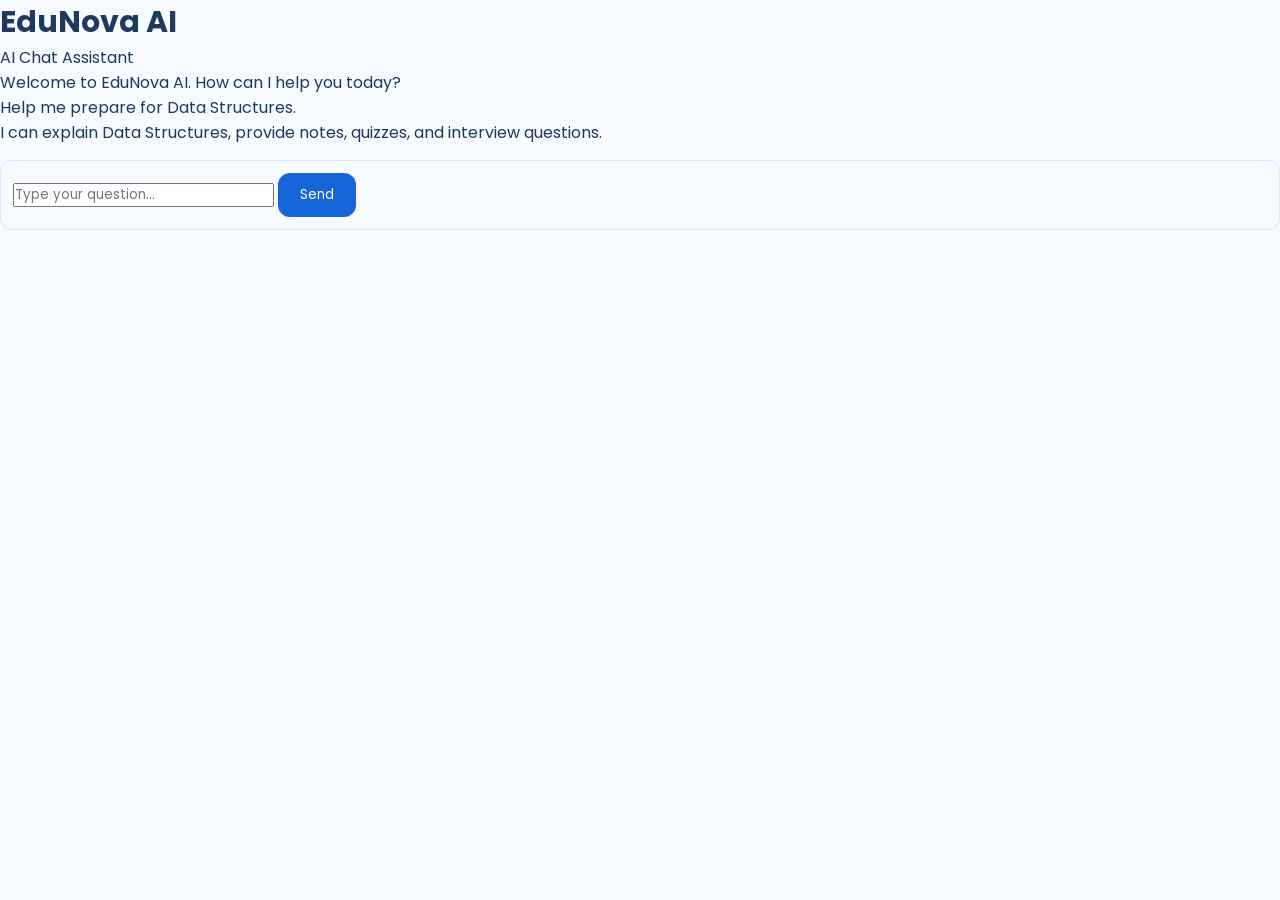
==== chat.html @ f903f903 "Add files via upload" ====
<!DOCTYPE html>
<html lang="en">
<head>
    <meta charset="UTF-8">
    <meta name="viewport" content="width=device-width, initial-scale=1.0">
    <title>EduNova AI Chat</title>
    <link rel="stylesheet" href="style.css">
</head>
<body>

<header>
    <div class="logo">EduNova AI</div>
    <p>AI Chat Assistant</p>
</header>

<div class="chat-container" id="chatBox">

    <div class="ai-message">
        Welcome to EduNova AI. How can I help you today?
    </div>

    <div class="user-message">
        Help me prepare for Data Structures.
    </div>

    <div class="ai-message">
        I can explain Data Structures, provide notes, quizzes, and interview questions.
    </div>

</div>

<div class="chat-input">
    <input type="text" id="userInput" placeholder="Type your question...">
    <button onclick="sendMessage()">Send</button>
</div>

<script src="script.js"></script>

</body>
</html>
---- style.css ----
/* =====================================================
   EduNova AI - Project Expo 2026
   White + Light Blue Theme
===================================================== */

@import url('https://fonts.googleapis.com/css2?family=Poppins:wght@300;400;500;600;700&display=swap');

*{
    margin:0;
    padding:0;
    box-sizing:border-box;
    font-family:'Poppins',sans-serif;
}

body{
    background:#F7FAFF;
    color:#1E3A5F;
}

/* HEADER */

.header{
    background:#1565D8;
    color:white;
    padding:28px 40px;
    border-radius:0 0 28px 28px;
}

.logo{
    font-size:30px;
    font-weight:700;
}

.header p{
    margin-top:6px;
    font-size:15px;
}

/* WELCOME */

.welcome{
    padding:30px 40px 20px;
}

.welcome h1{
    color:#1565D8;
    font-size:30px;
    margin-bottom:8px;
}

.welcome p{
    color:#60738B;
}

/* SEARCH BOX */

.search-box{
    width:100%;
    padding:15px;
    border:1px solid #D6E6FF;
    border-radius:14px;
    margin-top:20px;
    outline:none;
    background:white;
}

.search-box:focus{
    border-color:#1565D8;
}

/* BUTTONS */

button{
    background:#1565D8;
    color:white;
    border:none;
    border-radius:12px;
    padding:12px 22px;
    cursor:pointer;
}

button:hover{
    background:#0B57D0;
}/* HOME DASHBOARD */

.dashboard{
    padding:20px 40px;
}

.dashboard h2{
    color:#1565D8;
    margin-bottom:20px;
}

.dashboard-grid{
    display:grid;
    grid-template-columns:repeat(2,1fr);
    gap:20px;
}

.dashboard-card{
    background:white;
    border:1px solid #D6E6FF;
    border-radius:22px;
    padding:24px;
    min-height:170px;
    transition:.3s;
    text-decoration:none;
    color:#1E3A5F;
}

.dashboard-card:hover{
    background:#F2F7FF;
    transform:translateY(-4px);
}

.card-icon{
    width:48px;
    height:48px;
    background:#EAF2FF;
    border-radius:12px;
    margin-bottom:15px;
}

.dashboard-card h3{
    color:#1565D8;
    margin-bottom:10px;
}

.dashboard-card p{
    color:#60738B;
    line-height:1.5;
}/* STUDY DASHBOARD */

.study-dashboard{
    display:grid;
    grid-template-columns:repeat(2,1fr);
    gap:20px;
    padding:20px 40px;
}

.study-card{
    background:#EAF2FF;
    border:1px solid #D6E6FF;
    border-radius:20px;
    padding:22px;
    min-height:180px;
}

.study-card h3{
    color:#1565D8;
    margin-bottom:12px;
}

.study-card p{
    color:#60738B;
    line-height:1.5;
}

/* Semester Subjects */

.mini-subjects{
    display:grid;
    grid-template-columns:repeat(2,1fr);
    gap:8px;
    margin-top:10px;
}

.mini-subjects span{
    background:white;
    border:1px solid #D6E6FF;
    border-radius:10px;
    padding:8px;
    color:#1565D8;
    font-size:12px;
    text-align:center;
}/* AI QUIZ */

.quiz-options{
    display:grid;
    grid-template-columns:repeat(2,1fr);
    gap:10px;
    margin:15px 0;
}

.quiz-btn{
    background:white;
    color:#1565D8;
    border:1px solid #D6E6FF;
}

/* PROGRESS */

.progress-bar{
    width:100%;
    height:10px;
    background:#DCEBFF;
    border-radius:20px;
    overflow:hidden;
    margin:12px 0;
}

.progress-fill{
    width:45%;
    height:100%;
    background:#1565D8;
}

/* AI CHAT */

.ai-chat-box{
    margin:20px 40px;
    background:white;
    border:1px solid #D6E6FF;
    border-radius:20px;
    padding:22px;
}

.chat-input{
    width:100%;
    padding:12px;
    border:1px solid #D6E6FF;
    border-radius:12px;
    margin:15px 0;
    outline:none;
}

.chat-response{
    margin-top:15px;
    background:#F7FAFF;
    border-left:4px solid #1565D8;
    padding:15px;
    border-radius:10px;
}/* PLACEMENT / HEALTH / UPDATES */

.placement-dashboard,
.health-dashboard{
    display:grid;
    grid-template-columns:repeat(2,1fr);
    gap:20px;
    padding:20px 40px;
}

.placement-dashboard-card,
.health-card{
    background:#EAF2FF;
    border:1px solid #D6E6FF;
    border-radius:20px;
    padding:22px;
    min-height:170px;
}

.updates-page{
    padding:20px 40px;
}

.update-card{
    background:#EAF2FF;
    border-left:5px solid #1565D8;
    border-radius:18px;
    padding:18px;
    margin-bottom:15px;
}

/* BACK BUTTON */

.back-home{
    display:flex;
    justify-content:center;
    margin:30px;
}

.back-dashboard-btn{
    background:#1565D8;
    color:white;
    text-decoration:none;
    padding:14px 28px;
    border-radius:12px;
    font-weight:600;
}

/* LOGIN PAGE */

.login-page{
    display:flex;
    justify-content:center;
    align-items:center;
    min-height:100vh;
}

.login-container{
    width:100%;
    max-width:460px;
    padding:20px;
}

.login-card{
    background:white;
    border:1px solid #D6E6FF;
    border-radius:24px;
    padding:28px;
    box-shadow:0 8px 20px rgba(21,101,216,.08);
}

.login-card input,
.login-card select{
    width:100%;
    padding:14px;
    border:1px solid #D6E6FF;
    border-radius:12px;
    margin-top:6px;
    margin-bottom:15px;
}

.login-btn{
    width:100%;
    padding:15px;
}/* MOBILE */

@media (max-width:768px){

.dashboard-grid,
.study-dashboard,
.placement-dashboard,
.health-dashboard,
.mini-subjects{
    grid-template-columns:1fr;
}

.dashboard,
.welcome,
.study-dashboard,
.ai-chat-box,
.placement-dashboard,
.health-dashboard,
.updates-page{
    padding:20px;
}

.header{
    padding:22px;
}

.logo{
    font-size:24px;
}

.welcome h1{
    font-size:24px;
}

}
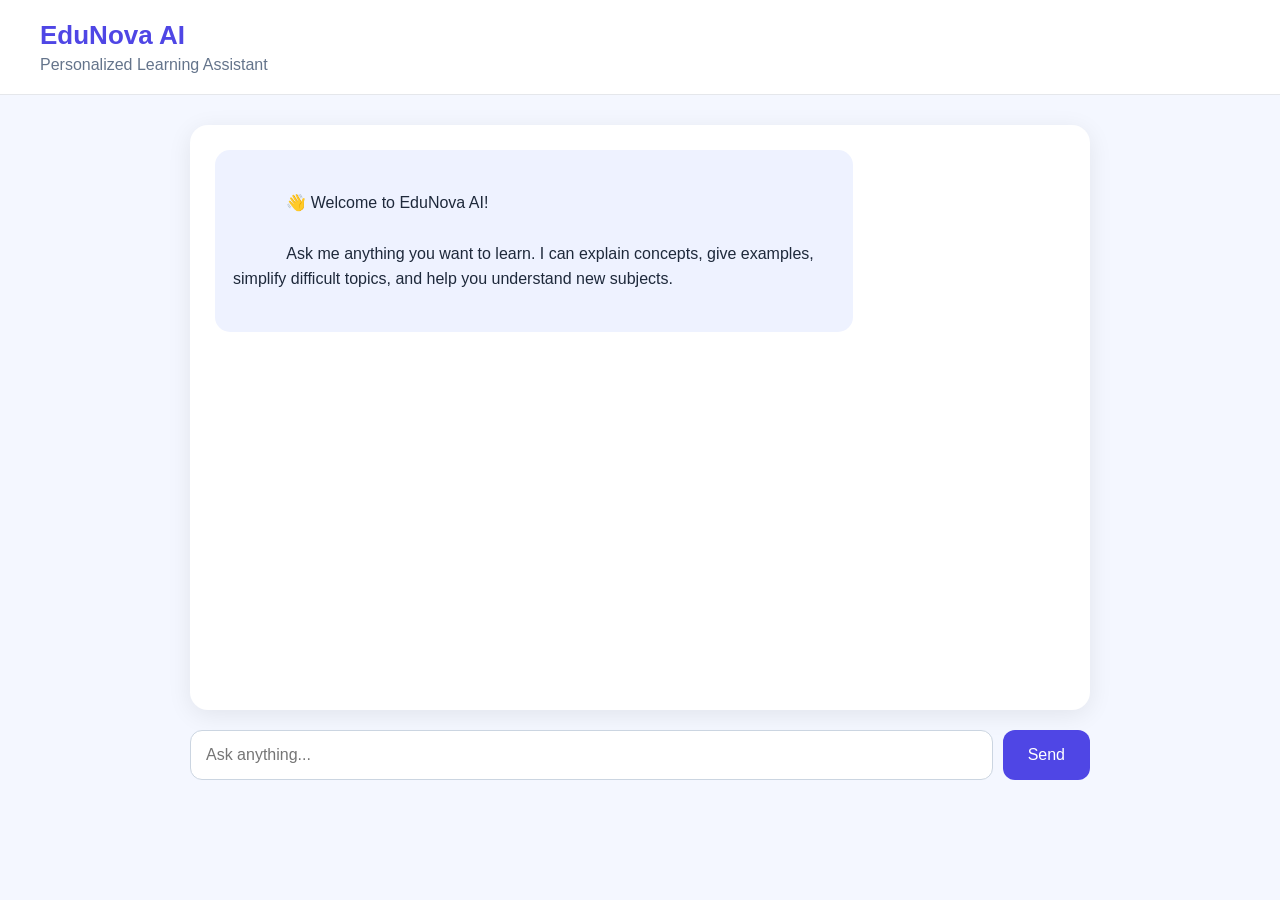
==== commit 854a8717: "Update EduNova AI project" ====
--- a/chat.html
+++ b/chat.html
@@ -1,40 +1,307 @@
 <!DOCTYPE html>
 <html lang="en">
+
 <head>
     <meta charset="UTF-8">
     <meta name="viewport" content="width=device-width, initial-scale=1.0">
-    <title>EduNova AI Chat</title>
+
+    <title>EduNova AI - Ask Anything</title>
+
     <link rel="stylesheet" href="style.css">
+
+    <style>
+        * {
+            box-sizing: border-box;
+            margin: 0;
+            padding: 0;
+            font-family: Arial, sans-serif;
+        }
+
+        body {
+            background: #f4f7ff;
+            min-height: 100vh;
+        }
+
+        header {
+            background: #ffffff;
+            padding: 20px 40px;
+            border-bottom: 1px solid #e5e7eb;
+        }
+
+        .logo {
+            font-size: 26px;
+            font-weight: bold;
+            color: #4f46e5;
+        }
+
+        header p {
+            margin-top: 5px;
+            color: #64748b;
+        }
+
+        .chat-container {
+            width: 90%;
+            max-width: 900px;
+            height: 65vh;
+            margin: 30px auto 20px;
+            background: white;
+            border-radius: 18px;
+            padding: 25px;
+            overflow-y: auto;
+            box-shadow: 0 5px 25px rgba(0, 0, 0, 0.08);
+        }
+
+        .ai-message,
+        .user-message {
+            max-width: 75%;
+            padding: 14px 18px;
+            margin-bottom: 15px;
+            border-radius: 15px;
+            line-height: 1.6;
+            white-space: pre-wrap;
+        }
+
+        .ai-message {
+            background: #eef2ff;
+            color: #1e293b;
+            margin-right: auto;
+        }
+
+        .user-message {
+            background: #4f46e5;
+            color: white;
+            margin-left: auto;
+        }
+
+        .chat-input {
+            width: 90%;
+            max-width: 900px;
+            margin: auto;
+            display: flex;
+            gap: 10px;
+        }
+
+        .chat-input input {
+            flex: 1;
+            padding: 15px;
+            border: 1px solid #cbd5e1;
+            border-radius: 12px;
+            font-size: 16px;
+            outline: none;
+        }
+
+        .chat-input input:focus {
+            border-color: #4f46e5;
+        }
+
+        .chat-input button {
+            padding: 15px 25px;
+            border: none;
+            border-radius: 12px;
+            background: #4f46e5;
+            color: white;
+            font-size: 16px;
+            cursor: pointer;
+        }
+
+        .chat-input button:hover {
+            background: #4338ca;
+        }
+
+        .chat-input button:disabled {
+            background: #94a3b8;
+            cursor: not-allowed;
+        }
+
+        .typing {
+            color: #64748b;
+            font-style: italic;
+        }
+
+        @media (max-width: 600px) {
+            .chat-container {
+                width: 95%;
+                height: 65vh;
+            }
+
+            .chat-input {
+                width: 95%;
+            }
+
+            .ai-message,
+            .user-message {
+                max-width: 90%;
+            }
+        }
+    </style>
 </head>
+
 <body>
 
-<header>
-    <div class="logo">EduNova AI</div>
-    <p>AI Chat Assistant</p>
-</header>
-
-<div class="chat-container" id="chatBox">
-
-    <div class="ai-message">
-        Welcome to EduNova AI. How can I help you today?
+    <header>
+        <div class="logo">EduNova AI</div>
+        <p>Personalized Learning Assistant</p>
+    </header>
+
+    <div class="chat-container" id="chatBox">
+
+        <div class="ai-message">
+            👋 Welcome to EduNova AI!
+
+            Ask me anything you want to learn. I can explain concepts, give examples, simplify difficult topics, and help you understand new subjects.
+        </div>
+
     </div>
 
-    <div class="user-message">
-        Help me prepare for Data Structures.
+    <div class="chat-input">
+
+        <input
+            type="text"
+            id="userInput"
+            placeholder="Ask anything..."
+            autocomplete="off"
+        >
+
+        <button id="sendButton" onclick="sendMessage()">
+            Send
+        </button>
+
     </div>
 
-    <div class="ai-message">
-        I can explain Data Structures, provide notes, quizzes, and interview questions.
-    </div>
-
-</div>
-
-<div class="chat-input">
-    <input type="text" id="userInput" placeholder="Type your question...">
-    <button onclick="sendMessage()">Send</button>
-</div>
-
-<script src="script.js"></script>
+
+    <script>
+
+        const API_URL = "http://127.0.0.1:5000";
+
+        const chatBox = document.getElementById("chatBox");
+        const userInput = document.getElementById("userInput");
+        const sendButton = document.getElementById("sendButton");
+
+
+        // Add message to chat
+        function addMessage(message, type) {
+
+            const messageDiv = document.createElement("div");
+
+            messageDiv.className = type === "user"
+                ? "user-message"
+                : "ai-message";
+
+            messageDiv.textContent = message;
+
+            chatBox.appendChild(messageDiv);
+
+            chatBox.scrollTop = chatBox.scrollHeight;
+        }
+
+
+        // Send message to Gemini
+        async function sendMessage() {
+
+            const question = userInput.value.trim();
+
+            if (question === "") {
+                return;
+            }
+
+            // Show user's message
+            addMessage(question, "user");
+
+            // Clear input
+            userInput.value = "";
+
+            // Disable button
+            sendButton.disabled = true;
+            sendButton.textContent = "Thinking...";
+
+
+            // Temporary AI message
+            const typingMessage = document.createElement("div");
+
+            typingMessage.className = "ai-message typing";
+            typingMessage.textContent = "EduNova AI is thinking...";
+
+            chatBox.appendChild(typingMessage);
+
+            chatBox.scrollTop = chatBox.scrollHeight;
+
+
+            try {
+
+                const response = await fetch(
+                    API_URL + "/ask",
+                    {
+                        method: "POST",
+
+                        headers: {
+                            "Content-Type": "application/json"
+                        },
+
+                        body: JSON.stringify({
+                            question: question,
+                            provider: "gemini"
+                        })
+                    }
+                );
+
+
+                const data = await response.json();
+
+
+                // Remove typing message
+                typingMessage.remove();
+
+
+                if (!response.ok) {
+
+                    addMessage(
+                        data.answer || "Something went wrong.",
+                        "ai"
+                    );
+
+                    return;
+                }
+
+
+                // Show Gemini response
+                addMessage(
+                    data.answer || "I couldn't generate an answer.",
+                    "ai"
+                );
+
+
+            } catch (error) {
+
+                typingMessage.remove();
+
+                addMessage(
+                    "I couldn't connect to the EduNova AI backend. Please make sure Flask is running at http://127.0.0.1:5000",
+                    "ai"
+                );
+
+                console.error("Backend connection error:", error);
+
+            } finally {
+
+                sendButton.disabled = false;
+                sendButton.textContent = "Send";
+
+                userInput.focus();
+            }
+        }
+
+
+        // Press Enter to send
+        userInput.addEventListener("keydown", function(event) {
+
+            if (event.key === "Enter") {
+                sendMessage();
+            }
+
+        });
+
+    </script>
 
 </body>
+
 </html>
--- a/style.css
+++ b/style.css
@@ -1,352 +1,1006 @@
-/* =====================================================
-   EduNova AI - Project Expo 2026
-   White + Light Blue Theme
-===================================================== */
-
-@import url('https://fonts.googleapis.com/css2?family=Poppins:wght@300;400;500;600;700&display=swap');
-
-*{
-    margin:0;
-    padding:0;
-    box-sizing:border-box;
-    font-family:'Poppins',sans-serif;
-}
-
-body{
-    background:#F7FAFF;
-    color:#1E3A5F;
-}
-
-/* HEADER */
-
-.header{
-    background:#1565D8;
-    color:white;
-    padding:28px 40px;
-    border-radius:0 0 28px 28px;
-}
-
-.logo{
-    font-size:30px;
-    font-weight:700;
-}
-
-.header p{
-    margin-top:6px;
-    font-size:15px;
-}
-
-/* WELCOME */
-
-.welcome{
-    padding:30px 40px 20px;
-}
-
-.welcome h1{
-    color:#1565D8;
-    font-size:30px;
-    margin-bottom:8px;
-}
-
-.welcome p{
-    color:#60738B;
-}
-
-/* SEARCH BOX */
-
-.search-box{
-    width:100%;
-    padding:15px;
-    border:1px solid #D6E6FF;
-    border-radius:14px;
-    margin-top:20px;
-    outline:none;
-    background:white;
-}
-
-.search-box:focus{
-    border-color:#1565D8;
-}
-
-/* BUTTONS */
-
-button{
-    background:#1565D8;
-    color:white;
-    border:none;
-    border-radius:12px;
-    padding:12px 22px;
-    cursor:pointer;
-}
-
-button:hover{
-    background:#0B57D0;
-}/* HOME DASHBOARD */
-
-.dashboard{
-    padding:20px 40px;
-}
-
-.dashboard h2{
-    color:#1565D8;
-    margin-bottom:20px;
-}
-
-.dashboard-grid{
-    display:grid;
-    grid-template-columns:repeat(2,1fr);
-    gap:20px;
-}
-
-.dashboard-card{
-    background:white;
-    border:1px solid #D6E6FF;
-    border-radius:22px;
-    padding:24px;
-    min-height:170px;
-    transition:.3s;
-    text-decoration:none;
-    color:#1E3A5F;
-}
-
-.dashboard-card:hover{
-    background:#F2F7FF;
-    transform:translateY(-4px);
-}
-
-.card-icon{
-    width:48px;
-    height:48px;
-    background:#EAF2FF;
-    border-radius:12px;
-    margin-bottom:15px;
-}
-
-.dashboard-card h3{
-    color:#1565D8;
-    margin-bottom:10px;
-}
-
-.dashboard-card p{
-    color:#60738B;
-    line-height:1.5;
-}/* STUDY DASHBOARD */
-
-.study-dashboard{
-    display:grid;
-    grid-template-columns:repeat(2,1fr);
-    gap:20px;
-    padding:20px 40px;
-}
-
-.study-card{
-    background:#EAF2FF;
-    border:1px solid #D6E6FF;
-    border-radius:20px;
-    padding:22px;
-    min-height:180px;
-}
-
-.study-card h3{
-    color:#1565D8;
-    margin-bottom:12px;
-}
-
-.study-card p{
-    color:#60738B;
-    line-height:1.5;
-}
-
-/* Semester Subjects */
-
-.mini-subjects{
-    display:grid;
-    grid-template-columns:repeat(2,1fr);
-    gap:8px;
-    margin-top:10px;
-}
-
-.mini-subjects span{
-    background:white;
-    border:1px solid #D6E6FF;
-    border-radius:10px;
-    padding:8px;
-    color:#1565D8;
-    font-size:12px;
-    text-align:center;
-}/* AI QUIZ */
-
-.quiz-options{
-    display:grid;
-    grid-template-columns:repeat(2,1fr);
-    gap:10px;
-    margin:15px 0;
-}
-
-.quiz-btn{
-    background:white;
-    color:#1565D8;
-    border:1px solid #D6E6FF;
-}
-
-/* PROGRESS */
-
-.progress-bar{
-    width:100%;
-    height:10px;
-    background:#DCEBFF;
-    border-radius:20px;
-    overflow:hidden;
-    margin:12px 0;
-}
-
-.progress-fill{
-    width:45%;
-    height:100%;
-    background:#1565D8;
-}
-
-/* AI CHAT */
-
-.ai-chat-box{
-    margin:20px 40px;
-    background:white;
-    border:1px solid #D6E6FF;
-    border-radius:20px;
-    padding:22px;
-}
-
-.chat-input{
-    width:100%;
-    padding:12px;
-    border:1px solid #D6E6FF;
-    border-radius:12px;
-    margin:15px 0;
-    outline:none;
-}
-
-.chat-response{
-    margin-top:15px;
-    background:#F7FAFF;
-    border-left:4px solid #1565D8;
-    padding:15px;
-    border-radius:10px;
-}/* PLACEMENT / HEALTH / UPDATES */
-
-.placement-dashboard,
-.health-dashboard{
-    display:grid;
-    grid-template-columns:repeat(2,1fr);
-    gap:20px;
-    padding:20px 40px;
-}
-
-.placement-dashboard-card,
-.health-card{
-    background:#EAF2FF;
-    border:1px solid #D6E6FF;
-    border-radius:20px;
-    padding:22px;
-    min-height:170px;
-}
-
-.updates-page{
-    padding:20px 40px;
-}
-
-.update-card{
-    background:#EAF2FF;
-    border-left:5px solid #1565D8;
-    border-radius:18px;
-    padding:18px;
-    margin-bottom:15px;
-}
-
-/* BACK BUTTON */
-
-.back-home{
-    display:flex;
-    justify-content:center;
-    margin:30px;
-}
-
-.back-dashboard-btn{
-    background:#1565D8;
-    color:white;
-    text-decoration:none;
-    padding:14px 28px;
-    border-radius:12px;
-    font-weight:600;
-}
-
-/* LOGIN PAGE */
-
-.login-page{
-    display:flex;
-    justify-content:center;
-    align-items:center;
-    min-height:100vh;
-}
-
-.login-container{
-    width:100%;
-    max-width:460px;
-    padding:20px;
-}
-
-.login-card{
-    background:white;
-    border:1px solid #D6E6FF;
-    border-radius:24px;
-    padding:28px;
-    box-shadow:0 8px 20px rgba(21,101,216,.08);
-}
-
-.login-card input,
-.login-card select{
-    width:100%;
-    padding:14px;
-    border:1px solid #D6E6FF;
-    border-radius:12px;
-    margin-top:6px;
-    margin-bottom:15px;
-}
-
-.login-btn{
-    width:100%;
-    padding:15px;
-}/* MOBILE */
-
-@media (max-width:768px){
-
-.dashboard-grid,
-.study-dashboard,
-.placement-dashboard,
-.health-dashboard,
-.mini-subjects{
-    grid-template-columns:1fr;
-}
-
-.dashboard,
-.welcome,
-.study-dashboard,
-.ai-chat-box,
-.placement-dashboard,
-.health-dashboard,
-.updates-page{
-    padding:20px;
-}
-
-.header{
-    padding:22px;
-}
-
-.logo{
-    font-size:24px;
-}
-
-.welcome h1{
-    font-size:24px;
-}
-
+/* =========================================================
+   EDUNOVA AI — PROFESSIONAL CHAT UI
+   Grey / Black Professional Theme
+========================================================= */
+
+* {
+    margin: 0;
+    padding: 0;
+    box-sizing: border-box;
+}
+
+body {
+    font-family: Arial, Helvetica, sans-serif;
+    background: #ffffff;
+    color: #202123;
+    height: 100vh;
+    overflow: hidden;
+}
+
+/* =========================================================
+   APP
+========================================================= */
+
+.app {
+    display: flex;
+    width: 100%;
+    height: 100vh;
+}
+
+/* =========================================================
+   SIDEBAR
+========================================================= */
+
+.sidebar {
+    width: 260px;
+    height: 100vh;
+
+    background: #f7f7f8;
+    border-right: 1px solid #e5e5e5;
+
+    display: flex;
+    flex-direction: column;
+
+    padding: 14px;
+}
+
+/* =========================================================
+   BRAND
+========================================================= */
+
+.brand {
+    display: flex;
+    align-items: center;
+    gap: 10px;
+
+    padding: 10px;
+    margin-bottom: 12px;
+}
+
+.brand-icon {
+    width: 38px;
+    height: 38px;
+
+    border-radius: 10px;
+
+    background: #202123;
+    color: #ffffff;
+
+    display: flex;
+    align-items: center;
+    justify-content: center;
+
+    font-size: 18px;
+    font-weight: 700;
+}
+
+.brand-text {
+    font-size: 18px;
+    font-weight: 700;
+    color: #202123;
+}
+
+.brand-subtitle {
+    margin-top: 2px;
+    font-size: 10px;
+    color: #777777;
+}
+
+/* =========================================================
+   NEW CHAT
+========================================================= */
+
+.new-chat {
+    width: 100%;
+
+    border: 1px solid #d9d9d9;
+    background: #ffffff;
+
+    border-radius: 9px;
+
+    padding: 11px;
+
+    cursor: pointer;
+
+    font-size: 14px;
+    color: #303030;
+
+    text-align: left;
+
+    display: flex;
+    align-items: center;
+
+    gap: 10px;
+
+    margin-bottom: 18px;
+
+    transition: 0.2s ease;
+}
+
+.new-chat:hover {
+    background: #eeeeee;
+}
+
+.new-chat svg {
+    width: 17px;
+    height: 17px;
+
+    stroke: currentColor;
+    stroke-width: 1.8;
+
+    fill: none;
+}
+
+/* =========================================================
+   HISTORY
+========================================================= */
+
+.sidebar-title {
+    font-size: 11px;
+    color: #888888;
+
+    padding: 8px 10px;
+
+    text-transform: uppercase;
+    letter-spacing: 0.5px;
+}
+
+.history {
+    flex: 1;
+    overflow-y: auto;
+}
+
+.history-item {
+    padding: 10px;
+
+    border-radius: 8px;
+
+    font-size: 13px;
+    color: #333333;
+
+    cursor: pointer;
+
+    white-space: nowrap;
+    overflow: hidden;
+    text-overflow: ellipsis;
+
+    transition: 0.2s ease;
+}
+
+.history-item:hover {
+    background: #e9e9e9;
+}
+
+/* =========================================================
+   SIDEBAR STATUS
+========================================================= */
+
+.sidebar-bottom {
+    border-top: 1px solid #dddddd;
+    padding-top: 12px;
+}
+
+.status {
+    display: flex;
+    align-items: center;
+
+    gap: 8px;
+
+    padding: 8px 10px;
+
+    font-size: 12px;
+    color: #555555;
+}
+
+.status-dot {
+    width: 8px;
+    height: 8px;
+
+    background: #aaaaaa;
+
+    border-radius: 50%;
+}
+
+.status-dot.online {
+    background: #4b5563;
+}
+
+.model-name {
+    padding: 5px 10px 10px;
+
+    font-size: 10px;
+    color: #999999;
+}
+
+/* =========================================================
+   MAIN
+========================================================= */
+
+.main {
+    flex: 1;
+
+    display: flex;
+    flex-direction: column;
+
+    min-width: 0;
+}
+
+/* =========================================================
+   TOP BAR
+========================================================= */
+
+.topbar {
+    height: 58px;
+
+    border-bottom: 1px solid #e5e5e5;
+
+    display: flex;
+    align-items: center;
+    justify-content: space-between;
+
+    padding: 0 22px;
+
+    background: #ffffff;
+}
+
+.top-title {
+    font-size: 15px;
+    font-weight: 600;
+    color: #202123;
+}
+
+.top-status {
+    display: flex;
+    align-items: center;
+    gap: 8px;
+}
+
+/* =========================================================
+   READY BADGE
+========================================================= */
+
+#aiBadge {
+    background: #f3f4f6;
+
+    color: #374151;
+
+    border: 1px solid #e5e7eb;
+
+    padding: 5px 10px;
+
+    border-radius: 20px;
+
+    font-size: 10px;
+    font-weight: 700;
+}
+
+/* =========================================================
+   CHAT AREA
+========================================================= */
+
+.chat-area {
+    flex: 1;
+
+    overflow-y: auto;
+
+    scroll-behavior: smooth;
+}
+
+/* =========================================================
+   WELCOME
+========================================================= */
+
+.welcome {
+    max-width: 800px;
+
+    margin: 0 auto;
+
+    padding: 90px 20px 30px;
+
+    text-align: center;
+}
+
+.welcome-icon {
+    width: 58px;
+    height: 58px;
+
+    margin: 0 auto 18px;
+
+    background: #202123;
+    color: #ffffff;
+
+    border-radius: 16px;
+
+    display: flex;
+    align-items: center;
+    justify-content: center;
+
+    font-size: 27px;
+}
+
+.welcome h1 {
+    font-size: 30px;
+
+    margin-bottom: 10px;
+
+    color: #202123;
+}
+
+.welcome p {
+    color: #777777;
+
+    font-size: 14px;
+
+    line-height: 1.6;
+}
+
+/* =========================================================
+   SUGGESTION CARDS
+========================================================= */
+
+.suggestions {
+    display: grid;
+
+    grid-template-columns: repeat(2, 1fr);
+
+    gap: 10px;
+
+    margin-top: 30px;
+}
+
+.suggestion {
+    background: #ffffff;
+
+    border: 1px solid #dddddd;
+
+    border-radius: 12px;
+
+    padding: 15px;
+
+    text-align: left;
+
+    cursor: pointer;
+
+    font-size: 13px;
+
+    color: #303030;
+
+    transition: 0.2s ease;
+}
+
+.suggestion:hover {
+    background: #f5f5f5;
+
+    border-color: #cfcfcf;
+
+    transform: translateY(-1px);
+}
+
+.suggestion strong {
+    display: block;
+
+    margin-bottom: 5px;
+
+    color: #303030;
+}
+
+.suggestion span {
+    color: #777777;
+}
+
+/* =========================================================
+   MESSAGES
+========================================================= */
+
+.messages {
+    width: 100%;
+}
+
+.message {
+    width: 100%;
+
+    padding: 22px 20px;
+}
+
+.message-inner {
+    max-width: 820px;
+
+    margin: 0 auto;
+
+    display: flex;
+
+    gap: 14px;
+}
+
+.message.user {
+    background: #ffffff;
+}
+
+.message.ai {
+    background: #f7f7f8;
+}
+
+/* =========================================================
+   AVATARS
+========================================================= */
+
+.avatar {
+    width: 32px;
+    height: 32px;
+
+    min-width: 32px;
+
+    border-radius: 8px;
+
+    display: flex;
+    align-items: center;
+    justify-content: center;
+
+    font-size: 14px;
+    font-weight: 700;
+}
+
+.user-avatar {
+    background: #e5e7eb;
+    color: #374151;
+}
+
+.ai-avatar {
+    background: #202123;
+    color: #ffffff;
+}
+
+/* =========================================================
+   MESSAGE CONTENT
+========================================================= */
+
+.message-content {
+    flex: 1;
+
+    min-width: 0;
+
+    font-size: 14px;
+
+    line-height: 1.7;
+
+    overflow-wrap: anywhere;
+}
+
+.message-name {
+    font-size: 12px;
+
+    font-weight: 700;
+
+    margin-bottom: 7px;
+
+    color: #303030;
+}
+
+/* =========================================================
+   AI ANSWER
+========================================================= */
+
+.ai-answer {
+    font-size: 14px;
+
+    line-height: 1.75;
+
+    color: #202123;
+}
+
+.ai-answer p {
+    margin: 8px 0;
+}
+
+.ai-answer strong {
+    font-weight: 700;
+}
+
+.ai-answer em {
+    font-style: italic;
+}
+
+.ai-answer h2,
+.ai-answer h3,
+.ai-answer h4 {
+    margin: 18px 0 8px;
+
+    line-height: 1.3;
+
+    color: #202123;
+}
+
+.ai-answer h2 {
+    font-size: 20px;
+}
+
+.ai-answer h3 {
+    font-size: 17px;
+}
+
+.ai-answer h4 {
+    font-size: 15px;
+}
+
+/* =========================================================
+   LISTS
+========================================================= */
+
+.ai-answer ul,
+.ai-answer ol {
+    margin: 8px 0 14px 24px;
+}
+
+.ai-answer li {
+    margin-bottom: 6px;
+
+    padding-left: 3px;
+}
+
+/* =========================================================
+   CODE
+========================================================= */
+
+.ai-answer code {
+    background: #e5e7eb;
+
+    color: #202123;
+
+    padding: 2px 6px;
+
+    border-radius: 5px;
+
+    font-family: Consolas, monospace;
+
+    font-size: 13px;
+}
+
+.ai-answer pre {
+    background: #202123;
+
+    color: #f9fafb;
+
+    padding: 15px;
+
+    border-radius: 9px;
+
+    overflow-x: auto;
+
+    margin: 12px 0;
+
+    line-height: 1.5;
+
+    font-family: Consolas, monospace;
+
+    font-size: 13px;
+
+    white-space: pre-wrap;
+}
+
+/* =========================================================
+   BLOCKQUOTE
+========================================================= */
+
+.ai-answer blockquote {
+    border-left: 3px solid #9ca3af;
+
+    padding-left: 12px;
+
+    margin: 10px 0;
+
+    color: #555555;
+}
+
+/* =========================================================
+   TABLE
+========================================================= */
+
+.ai-table-wrapper {
+    width: 100%;
+
+    overflow-x: auto;
+
+    margin: 14px 0;
+}
+
+.ai-table {
+    width: 100%;
+
+    border-collapse: collapse;
+
+    font-size: 13px;
+
+    background: #ffffff;
+}
+
+.ai-table th,
+.ai-table td {
+    border: 1px solid #d9d9d9;
+
+    padding: 9px 10px;
+
+    text-align: left;
+
+    vertical-align: top;
+}
+
+.ai-table th {
+    background: #f1f1f1;
+
+    color: #202123;
+
+    font-weight: 700;
+}
+
+.ai-table td {
+    background: #ffffff;
+}
+
+/* =========================================================
+   COMPOSER
+========================================================= */
+
+.composer-area {
+    padding: 12px 20px 18px;
+
+    background: #ffffff;
+}
+
+.composer {
+    max-width: 820px;
+
+    margin: 0 auto;
+
+    position: relative;
+
+    border: 1px solid #d9d9d9;
+
+    border-radius: 15px;
+
+    background: #ffffff;
+
+    box-shadow:
+        0 2px 10px rgba(0, 0, 0, 0.05);
+}
+
+/* =========================================================
+   INPUT ROW
+========================================================= */
+
+.input-row {
+    display: flex;
+
+    align-items: center;
+
+    padding: 10px;
+
+    gap: 7px;
+}
+
+#questionInput {
+    flex: 1;
+
+    border: none;
+
+    outline: none;
+
+    resize: none;
+
+    font-family: inherit;
+
+    font-size: 14px;
+
+    color: #202123;
+
+    padding: 8px;
+
+    min-height: 42px;
+
+    max-height: 130px;
+}
+
+#questionInput::placeholder {
+    color: #999999;
+}
+
+/* =========================================================
+   PROFESSIONAL ICON BUTTONS
+========================================================= */
+
+.icon-button {
+    width: 38px;
+    height: 38px;
+
+    border: none;
+
+    border-radius: 9px;
+
+    background: transparent;
+
+    cursor: pointer;
+
+    color: #4b5563;
+
+    display: flex;
+
+    align-items: center;
+
+    justify-content: center;
+
+    transition: 0.2s ease;
+}
+
+.icon-button:hover {
+    background: #f3f4f6;
+
+    color: #111827;
+}
+
+.icon-button svg {
+    width: 19px;
+    height: 19px;
+
+    stroke: currentColor;
+
+    stroke-width: 1.8;
+
+    fill: none;
+}
+
+/* =========================================================
+   SEND BUTTON
+========================================================= */
+
+.send-button {
+    width: 40px;
+    height: 40px;
+
+    border: none;
+
+    border-radius: 9px;
+
+    background: #374151;
+
+    color: #ffffff;
+
+    cursor: pointer;
+
+    display: flex;
+
+    align-items: center;
+
+    justify-content: center;
+
+    transition: 0.2s ease;
+}
+
+.send-button:hover {
+    background: #111827;
+}
+
+.send-button:disabled {
+    background: #aaaaaa;
+
+    cursor: not-allowed;
+}
+
+.send-button svg {
+    width: 18px;
+    height: 18px;
+
+    stroke: currentColor;
+
+    stroke-width: 2;
+
+    fill: none;
+}
+
+/* =========================================================
+   ATTACHMENT MENU
+========================================================= */
+
+.attach-menu {
+    position: absolute;
+
+    bottom: 58px;
+
+    left: 10px;
+
+    width: 210px;
+
+    background: #ffffff;
+
+    border: 1px solid #dedede;
+
+    border-radius: 12px;
+
+    box-shadow:
+        0 8px 25px rgba(0, 0, 0, 0.12);
+
+    padding: 6px;
+
+    display: none;
+
+    z-index: 100;
+}
+
+.attach-menu.show {
+    display: block;
+}
+
+.attach-option {
+    width: 100%;
+
+    border: none;
+
+    background: transparent;
+
+    display: flex;
+
+    align-items: center;
+
+    gap: 10px;
+
+    padding: 11px;
+
+    border-radius: 8px;
+
+    cursor: pointer;
+
+    color: #374151;
+
+    font-size: 13px;
+
+    text-align: left;
+
+    transition: 0.15s ease;
+}
+
+.attach-option:hover {
+    background: #f3f4f6;
+}
+
+.attach-option svg {
+    width: 18px;
+    height: 18px;
+
+    stroke: #4b5563;
+
+    stroke-width: 1.8;
+
+    fill: none;
+}
+
+/* =========================================================
+   FILE UPLOAD
+========================================================= */
+
+.file-input {
+    display: none;
+}
+
+.upload-name {
+    max-width: 820px;
+
+    margin: 0 auto 5px;
+
+    font-size: 11px;
+
+    color: #666666;
+
+    display: none;
+}
+
+/* =========================================================
+   COMPOSER FOOTER
+========================================================= */
+
+.composer-footer {
+    text-align: center;
+
+    font-size: 10px;
+
+    color: #999999;
+
+    padding-bottom: 9px;
+}
+
+/* =========================================================
+   TOAST
+========================================================= */
+
+.toast {
+    position: fixed;
+
+    bottom: 90px;
+
+    left: 50%;
+
+    transform: translateX(-50%);
+
+    background: #202123;
+
+    color: #ffffff;
+
+    padding: 10px 16px;
+
+    border-radius: 9px;
+
+    font-size: 12px;
+
+    display: none;
+
+    z-index: 1000;
+}
+
+/* =========================================================
+   SCROLLBAR
+========================================================= */
+
+::-webkit-scrollbar {
+    width: 7px;
+}
+
+::-webkit-scrollbar-track {
+    background: transparent;
+}
+
+::-webkit-scrollbar-thumb {
+    background: #d1d5db;
+
+    border-radius: 10px;
+}
+
+::-webkit-scrollbar-thumb:hover {
+    background: #9ca3af;
+}
+
+/* =========================================================
+   MOBILE
+========================================================= */
+
+@media (max-width: 700px) {
+
+    .sidebar {
+        display: none;
+    }
+
+    .topbar {
+        padding: 0 14px;
+    }
+
+    .welcome {
+        padding-top: 55px;
+    }
+
+    .welcome h1 {
+        font-size: 24px;
+    }
+
+    .suggestions {
+        grid-template-columns: 1fr;
+    }
+
+    .message {
+        padding: 18px 12px;
+    }
+
+    .composer-area {
+        padding: 8px 10px 12px;
+    }
+
+    .ai-table {
+        font-size: 12px;
+    }
+
+    .ai-table th,
+    .ai-table td {
+        padding: 7px;
+    }
+}
+.ai-meta {
+    margin-top: 12px;
+    font-size: 10px;
+    color: #999;
+    line-height: 1.4;
 }
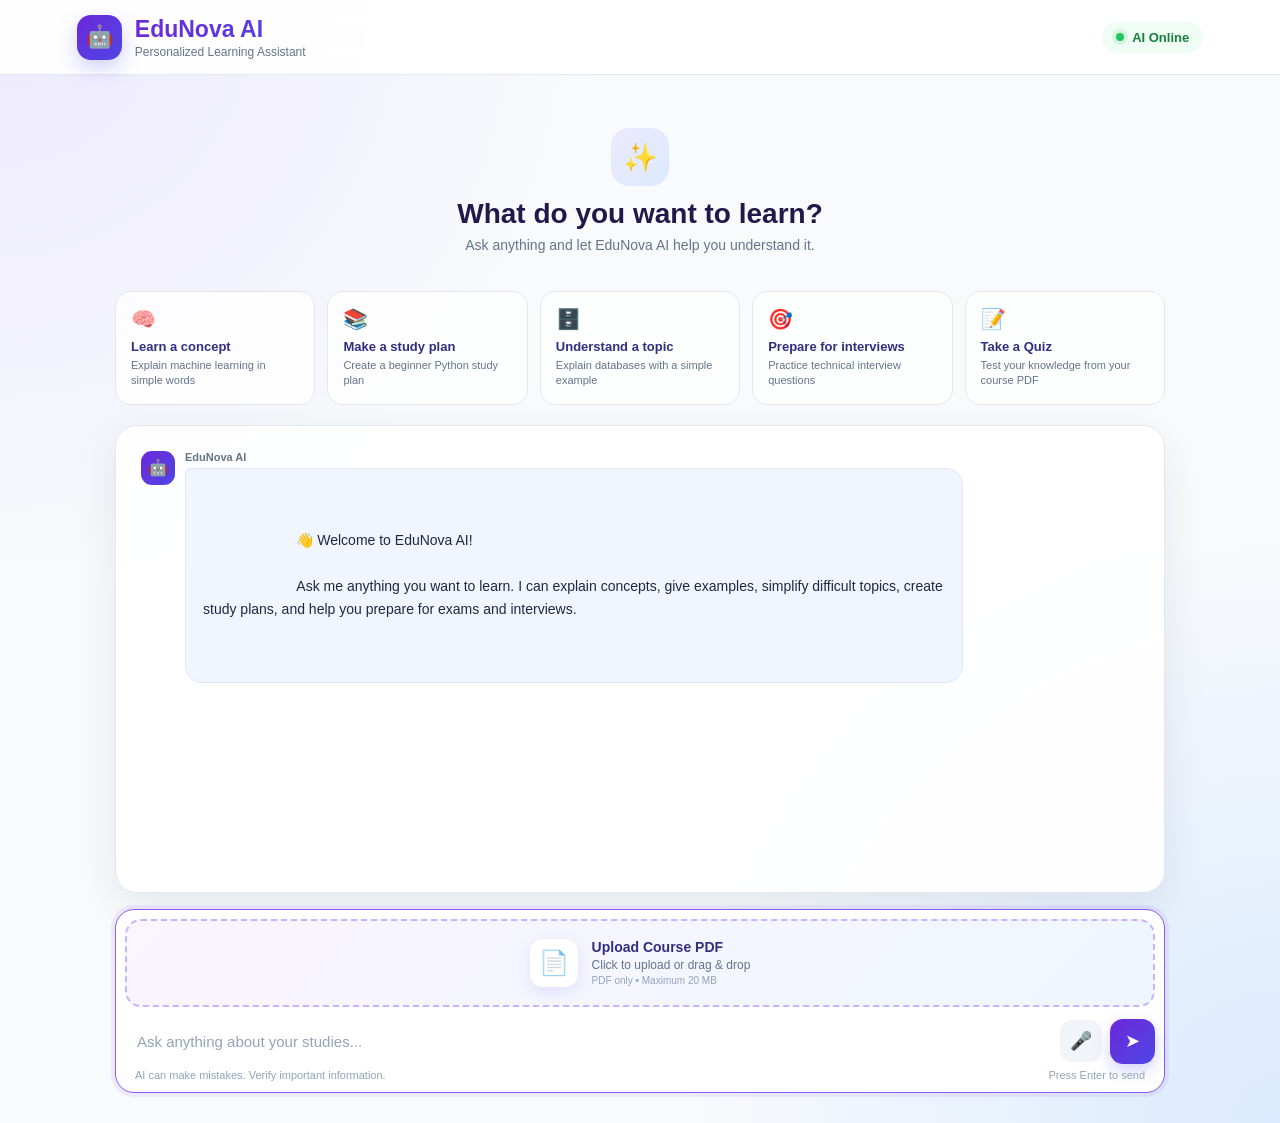
==== commit 828a3090: "Enhanced EduNova AI features" ====
--- a/chat.html
+++ b/chat.html
@@ -7,298 +7,4279 @@
 
     <title>EduNova AI - Ask Anything</title>
 
-    <link rel="stylesheet" href="style.css">
-
     <style>
+
+        /* =====================================================
+           RESET
+        ===================================================== */
+
         * {
             box-sizing: border-box;
             margin: 0;
             padding: 0;
-            font-family: Arial, sans-serif;
-        }
+            font-family: "Segoe UI", Arial, sans-serif;
+        }
+
+
+        /* =====================================================
+           BODY
+        ===================================================== */
 
         body {
-            background: #f4f7ff;
             min-height: 100vh;
-        }
+
+            background:
+                radial-gradient(circle at top left, #ede9fe 0%, transparent 35%),
+                radial-gradient(circle at bottom right, #dbeafe 0%, transparent 35%),
+                #f8fafc;
+
+            color: #1e293b;
+        }
+
+
+        /* =====================================================
+           HEADER
+        ===================================================== */
 
         header {
-            background: #ffffff;
-            padding: 20px 40px;
-            border-bottom: 1px solid #e5e7eb;
-        }
+            height: 75px;
+            padding: 0 6%;
+
+            background: rgba(255, 255, 255, 0.92);
+
+            backdrop-filter: blur(12px);
+
+            display: flex;
+            align-items: center;
+            justify-content: space-between;
+
+            border-bottom: 1px solid #e2e8f0;
+
+            position: sticky;
+            top: 0;
+            z-index: 100;
+        }
+
+
+        .brand-section {
+            display: flex;
+            align-items: center;
+            gap: 13px;
+        }
+
+
+        .logo-icon {
+            width: 45px;
+            height: 45px;
+
+            border-radius: 14px;
+
+            display: flex;
+            align-items: center;
+            justify-content: center;
+
+            background: linear-gradient(
+                135deg,
+                #6d28d9,
+                #4f46e5
+            );
+
+            color: white;
+            font-size: 22px;
+
+            box-shadow:
+                0 8px 20px rgba(79, 70, 229, 0.25);
+        }
+
 
         .logo {
-            font-size: 26px;
-            font-weight: bold;
+            font-size: 23px;
+            font-weight: 800;
+
+            background: linear-gradient(
+                135deg,
+                #6d28d9,
+                #4f46e5
+            );
+
+            -webkit-background-clip: text;
+            -webkit-text-fill-color: transparent;
+        }
+
+
+        .tagline {
+            font-size: 12px;
+            color: #64748b;
+            margin-top: 2px;
+        }
+
+
+        .ai-status {
+            display: flex;
+            align-items: center;
+            gap: 8px;
+
+            padding: 8px 14px;
+
+            border-radius: 20px;
+
+            background: #f0fdf4;
+            color: #15803d;
+
+            font-size: 13px;
+            font-weight: 600;
+        }
+
+
+        .status-dot {
+            width: 8px;
+            height: 8px;
+
+            border-radius: 50%;
+
+            background: #22c55e;
+
+            box-shadow:
+                0 0 0 4px rgba(34, 197, 94, 0.12);
+        }
+
+
+        /* =====================================================
+           MAIN
+        ===================================================== */
+
+        .main-wrapper {
+            width: 92%;
+            max-width: 1050px;
+
+            margin: 28px auto 30px;
+        }
+
+
+        /* =====================================================
+           WELCOME CARD
+        ===================================================== */
+
+        .welcome-card {
+            text-align: center;
+
+            padding: 25px 20px 20px;
+
+            margin-bottom: 18px;
+        }
+
+
+        .welcome-icon {
+            width: 58px;
+            height: 58px;
+
+            margin: 0 auto 12px;
+
+            border-radius: 18px;
+
+            display: flex;
+            align-items: center;
+            justify-content: center;
+
+            background: linear-gradient(
+                135deg,
+                #ede9fe,
+                #dbeafe
+            );
+
+            font-size: 28px;
+        }
+
+
+        .welcome-card h1 {
+            font-size: 28px;
+            color: #1e1b4b;
+            margin-bottom: 7px;
+        }
+
+
+        .welcome-card p {
+            color: #64748b;
+            font-size: 14px;
+        }
+
+
+        /* =====================================================
+           SUGGESTIONS
+        ===================================================== */
+
+        .suggestions {
+            display: grid;
+
+            grid-template-columns:
+                repeat(5, 1fr);
+
+            gap: 12px;
+
+            margin: 0 auto 20px;
+        }
+
+
+        .suggestion-card {
+            border: 1px solid #e2e8f0;
+
+            background: rgba(255, 255, 255, 0.8);
+
+            padding: 15px;
+
+            border-radius: 15px;
+
+            cursor: pointer;
+
+            transition: 0.25s;
+
+            text-align: left;
+        }
+
+
+        .suggestion-card:hover {
+            transform: translateY(-3px);
+
+            border-color: #a78bfa;
+
+            background: white;
+
+            box-shadow:
+                0 10px 25px rgba(79, 70, 229, 0.10);
+        }
+
+
+        .suggestion-icon {
+            font-size: 20px;
+            margin-bottom: 8px;
+        }
+
+
+        .suggestion-title {
+            font-weight: 700;
+            font-size: 13px;
+
+            color: #312e81;
+
+            margin-bottom: 4px;
+        }
+
+
+        .suggestion-text {
+            color: #64748b;
+            font-size: 11px;
+            line-height: 1.4;
+        }
+
+
+        /* =====================================================
+           CHAT CONTAINER
+        ===================================================== */
+
+        .chat-container {
+            height: 52vh;
+            min-height: 400px;
+
+            background: rgba(255, 255, 255, 0.94);
+
+            border: 1px solid #e2e8f0;
+
+            border-radius: 22px;
+
+            padding: 25px;
+
+            overflow-y: auto;
+
+            box-shadow:
+                0 15px 45px rgba(15, 23, 42, 0.08);
+
+            scroll-behavior: smooth;
+        }
+
+
+        .chat-container::-webkit-scrollbar {
+            width: 7px;
+        }
+
+
+        .chat-container::-webkit-scrollbar-thumb {
+            background: #c4b5fd;
+            border-radius: 20px;
+        }
+
+
+        /* =====================================================
+           MESSAGE ROW
+        ===================================================== */
+
+        .message-row {
+            display: flex;
+
+            gap: 10px;
+
+            margin-bottom: 20px;
+
+            animation: messageAppear 0.25s ease;
+        }
+
+
+        @keyframes messageAppear {
+
+            from {
+                opacity: 0;
+                transform: translateY(8px);
+            }
+
+            to {
+                opacity: 1;
+                transform: translateY(0);
+            }
+        }
+
+
+        .message-row.user {
+            justify-content: flex-end;
+        }
+
+
+        .message-avatar {
+            width: 34px;
+            height: 34px;
+
+            flex-shrink: 0;
+
+            border-radius: 11px;
+
+            display: flex;
+            align-items: center;
+            justify-content: center;
+
+            font-size: 16px;
+        }
+
+
+        .ai-avatar {
+            background: linear-gradient(
+                135deg,
+                #6d28d9,
+                #4f46e5
+            );
+
+            color: white;
+        }
+
+
+        .user-avatar {
+            background: #e0e7ff;
+            color: #4338ca;
+        }
+
+
+        /* =====================================================
+           MESSAGE BUBBLES
+        ===================================================== */
+
+        .message-content {
+            max-width: 78%;
+        }
+
+
+        .message-name {
+            font-size: 11px;
+            font-weight: 700;
+
+            color: #64748b;
+
+            margin-bottom: 5px;
+        }
+
+
+        .message-bubble {
+            padding: 14px 17px;
+
+            border-radius: 17px;
+
+            line-height: 1.65;
+
+            font-size: 14px;
+
+            white-space: pre-wrap;
+
+            word-wrap: break-word;
+        }
+
+
+        .ai-message {
+            background: #f1f5ff;
+
+            color: #1e293b;
+
+            border: 1px solid #e0e7ff;
+
+            border-top-left-radius: 5px;
+        }
+
+
+        .user-message {
+            background: linear-gradient(
+                135deg,
+                #6d28d9,
+                #4f46e5
+            );
+
+            color: white;
+
+            border-top-right-radius: 5px;
+
+            box-shadow:
+                0 6px 18px rgba(79, 70, 229, 0.20);
+        }
+
+
+        /* =====================================================
+           AI ACTIONS
+        ===================================================== */
+
+        .message-actions {
+            display: flex;
+            align-items: center;
+            gap: 5px;
+
+            margin-top: 8px;
+        }
+
+
+        .action-btn {
+            border: none;
+
+            background: transparent;
+
+            color: #64748b;
+
+            padding: 5px 8px;
+
+            border-radius: 7px;
+
+            cursor: pointer;
+
+            font-size: 12px;
+
+            transition: 0.2s;
+        }
+
+
+        .action-btn:hover {
+            background: #eef2ff;
             color: #4f46e5;
         }
 
-        header p {
-            margin-top: 5px;
+
+        /* =====================================================
+           THINKING ANIMATION
+        ===================================================== */
+
+        .thinking-bubble {
+            display: flex;
+            align-items: center;
+            gap: 5px;
+
+            padding: 14px 17px;
+
+            background: #f1f5ff;
+
+            border: 1px solid #e0e7ff;
+
+            border-radius: 17px;
+            border-top-left-radius: 5px;
+        }
+
+
+        .thinking-dot {
+            width: 7px;
+            height: 7px;
+
+            border-radius: 50%;
+
+            background: #6366f1;
+
+            animation: thinking 1.2s infinite;
+        }
+
+
+        .thinking-dot:nth-child(2) {
+            animation-delay: 0.15s;
+        }
+
+
+        .thinking-dot:nth-child(3) {
+            animation-delay: 0.3s;
+        }
+
+
+        @keyframes thinking {
+
+            0%,
+            60%,
+            100% {
+                transform: translateY(0);
+                opacity: 0.4;
+            }
+
+            30% {
+                transform: translateY(-5px);
+                opacity: 1;
+            }
+        }
+
+
+        /* =====================================================
+           INPUT AREA
+        ===================================================== */
+
+        .composer-wrapper {
+            margin-top: 16px;
+
+            background: white;
+
+            border: 1px solid #cbd5e1;
+
+            border-radius: 19px;
+
+            padding: 9px;
+
+            box-shadow:
+                0 10px 30px rgba(15, 23, 42, 0.07);
+
+            transition: 0.2s;
+        }
+
+
+        .composer-wrapper:focus-within {
+            border-color: #8b5cf6;
+
+            box-shadow:
+                0 0 0 4px rgba(139, 92, 246, 0.10);
+        }
+
+
+        .input-row {
+            display: flex;
+
+            align-items: center;
+
+            gap: 8px;
+        }
+
+
+        .chat-input {
+            flex: 1;
+
+            border: none;
+
+            outline: none;
+
+            padding: 12px;
+
+            font-size: 15px;
+
+            color: #1e293b;
+
+            background: transparent;
+        }
+
+
+        .chat-input::placeholder {
+            color: #94a3b8;
+        }
+
+
+        .input-button {
+            width: 42px;
+            height: 42px;
+
+            border: none;
+
+            border-radius: 12px;
+
+            cursor: pointer;
+
+            display: flex;
+
+            align-items: center;
+            justify-content: center;
+
+            font-size: 18px;
+
+            transition: 0.2s;
+        }
+
+
+        .voice-btn {
+            background: #f1f5f9;
+            color: #475569;
+        }
+
+
+        .voice-btn:hover {
+            background: #ede9fe;
+            color: #6d28d9;
+        }
+
+
+        .voice-btn.listening {
+            background: #fee2e2;
+            color: #dc2626;
+
+            animation: pulse 1.2s infinite;
+        }
+
+
+        @keyframes pulse {
+
+            50% {
+                transform: scale(1.08);
+            }
+        }
+
+
+        .send-btn {
+            width: 45px;
+            height: 45px;
+
+            border: none;
+
+            border-radius: 13px;
+
+            background: linear-gradient(
+                135deg,
+                #6d28d9,
+                #4f46e5
+            );
+
+            color: white;
+
+            cursor: pointer;
+
+            font-size: 18px;
+
+            box-shadow:
+                0 6px 15px rgba(79, 70, 229, 0.25);
+
+            transition: 0.2s;
+        }
+
+
+        .send-btn:hover {
+            transform: translateY(-2px);
+        }
+
+
+        .send-btn:disabled {
+            opacity: 0.55;
+            cursor: not-allowed;
+            transform: none;
+        }
+
+
+        /* =====================================================
+           EXTRA INPUT INFO
+        ===================================================== */
+
+        .composer-footer {
+            display: flex;
+            align-items: center;
+            justify-content: space-between;
+
+            padding: 5px 10px 2px;
+
+            font-size: 11px;
+
+            color: #94a3b8;
+        }
+
+
+        .pdf-status {
+            color: #6d28d9;
+            font-weight: 600;
+        }
+
+
+        /* =====================================================
+           ERROR
+        ===================================================== */
+
+        .error-message {
+            color: #b91c1c;
+
+            background: #fef2f2;
+
+            border: 1px solid #fecaca;
+
+            padding: 13px;
+
+            border-radius: 12px;
+
+            font-size: 13px;
+        }
+
+
+        .retry-btn {
+            margin-top: 8px;
+
+            border: none;
+
+            background: #dc2626;
+
+            color: white;
+
+            padding: 7px 12px;
+
+            border-radius: 8px;
+
+            cursor: pointer;
+        }
+
+
+        /* =====================================================
+           PDF UPLOAD
+        ===================================================== */
+
+        .pdf-upload-area {
+            width: 100%;
+            margin-bottom: 12px;
+        }
+
+
+        .pdf-upload-box {
+            border: 2px dashed #c4b5fd;
+
+            background:
+                linear-gradient(
+                    135deg,
+                    #faf5ff,
+                    #eff6ff
+                );
+
+            border-radius: 16px;
+
+            padding: 18px;
+
+            display: flex;
+
+            align-items: center;
+
+            justify-content: center;
+
+            gap: 14px;
+
+            cursor: pointer;
+
+            transition: 0.25s;
+        }
+
+
+        .pdf-upload-box:hover,
+        .pdf-upload-box.dragging {
+            border-color: #6d28d9;
+
+            background:
+                linear-gradient(
+                    135deg,
+                    #f3e8ff,
+                    #dbeafe
+                );
+
+            transform: translateY(-1px);
+        }
+
+
+        .pdf-upload-icon {
+            width: 48px;
+            height: 48px;
+
+            border-radius: 13px;
+
+            display: flex;
+
+            align-items: center;
+            justify-content: center;
+
+            background: white;
+
+            box-shadow:
+                0 5px 15px rgba(79, 70, 229, 0.12);
+
+            font-size: 24px;
+        }
+
+
+        .pdf-upload-text {
+            display: flex;
+
+            flex-direction: column;
+
+            gap: 3px;
+        }
+
+
+        .pdf-upload-text strong {
+            color: #312e81;
+            font-size: 14px;
+        }
+
+
+        .pdf-upload-text span {
             color: #64748b;
-        }
-
-        .chat-container {
-            width: 90%;
-            max-width: 900px;
-            height: 65vh;
-            margin: 30px auto 20px;
+            font-size: 12px;
+        }
+
+
+        .pdf-upload-text small {
+            color: #94a3b8;
+            font-size: 10px;
+        }
+
+
+        .pdf-file-card {
+            display: flex;
+
+            align-items: center;
+
+            gap: 12px;
+
+            margin-bottom: 12px;
+
+            padding: 12px;
+
+            border: 1px solid #ddd6fe;
+
+            background: #faf5ff;
+
+            border-radius: 14px;
+        }
+
+
+        .pdf-file-icon {
+            width: 42px;
+            height: 42px;
+
+            flex-shrink: 0;
+
+            border-radius: 11px;
+
+            display: flex;
+
+            align-items: center;
+            justify-content: center;
+
+            background: #ede9fe;
+
+            font-size: 21px;
+        }
+
+
+        .pdf-file-info {
+            flex: 1;
+
+            min-width: 0;
+
+            display: flex;
+
+            flex-direction: column;
+
+            gap: 4px;
+        }
+
+
+        .pdf-file-info strong {
+            color: #312e81;
+            font-size: 13px;
+
+            white-space: nowrap;
+
+            overflow: hidden;
+
+            text-overflow: ellipsis;
+        }
+
+
+        .pdf-file-size,
+        .pdf-upload-status {
+            color: #64748b;
+            font-size: 10px;
+        }
+
+
+        .pdf-progress {
+            width: 100%;
+
+            height: 5px;
+
+            background: #e2e8f0;
+
+            border-radius: 10px;
+
+            overflow: hidden;
+
+            margin-top: 3px;
+        }
+
+
+        .pdf-progress-bar {
+            width: 0%;
+
+            height: 100%;
+
+            background:
+                linear-gradient(
+                    90deg,
+                    #6d28d9,
+                    #4f46e5
+                );
+
+            border-radius: 10px;
+
+            transition: width 0.3s ease;
+        }
+
+
+        .pdf-remove-btn {
+            width: 32px;
+            height: 32px;
+
+            border: none;
+
+            border-radius: 9px;
+
+            background: #fee2e2;
+
+            color: #dc2626;
+
+            cursor: pointer;
+
+            font-size: 14px;
+
+            flex-shrink: 0;
+        }
+
+
+        .pdf-remove-btn:hover {
+            background: #fecaca;
+        }
+
+
+        /* =====================================================
+           QUIZ
+        ===================================================== */
+
+        .quiz-modal {
+            display: none;
+
+            position: fixed;
+
+            inset: 0;
+
+            background:
+                rgba(15, 23, 42, 0.65);
+
+            backdrop-filter: blur(8px);
+
+            z-index: 9999;
+
+            align-items: center;
+
+            justify-content: center;
+
+            padding: 20px;
+        }
+
+
+        .quiz-modal.active {
+            display: flex;
+        }
+
+
+        .quiz-box {
+            width: 100%;
+
+            max-width: 650px;
+
+            max-height: 90vh;
+
+            overflow-y: auto;
+
             background: white;
+
+            border-radius: 24px;
+
+            padding: 30px;
+
+            position: relative;
+
+            box-shadow:
+                0 25px 70px rgba(15, 23, 42, 0.25);
+        }
+
+
+        .quiz-close {
+            position: absolute;
+
+            right: 18px;
+            top: 12px;
+
+            border: none;
+
+            background: transparent;
+
+            font-size: 30px;
+
+            cursor: pointer;
+
+            color: #64748b;
+        }
+
+
+        .quiz-icon {
+            text-align: center;
+            font-size: 48px;
+        }
+
+
+        .quiz-box h2 {
+            text-align: center;
+
+            color: #5b21b6;
+
+            margin: 8px 0;
+        }
+
+
+        .quiz-box p {
+            text-align: center;
+
+            color: #64748b;
+
+            margin-bottom: 20px;
+        }
+
+
+        .quiz-box label {
+            display: block;
+
+            margin: 15px 0 7px;
+
+            font-weight: 600;
+        }
+
+
+        .quiz-box input,
+        .quiz-box select {
+            width: 100%;
+
+            padding: 13px;
+
+            border: 1px solid #ddd6fe;
+
+            border-radius: 12px;
+
+            font-size: 15px;
+
+            outline: none;
+        }
+
+
+        .start-quiz-btn {
+            width: 100%;
+
+            margin-top: 20px;
+
+            padding: 14px;
+
+            border: none;
+
+            border-radius: 12px;
+
+            background:
+                linear-gradient(
+                    135deg,
+                    #6d28d9,
+                    #4f46e5
+                );
+
+            color: white;
+
+            font-size: 16px;
+
+            font-weight: 600;
+
+            cursor: pointer;
+        }
+
+
+        .start-quiz-btn:disabled {
+            opacity: 0.65;
+
+            cursor: not-allowed;
+        }
+
+
+        .quiz-error {
+            color: #dc2626 !important;
+
+            margin-top: 12px;
+        }
+
+
+        .quiz-header {
+            display: flex;
+
+            justify-content: space-between;
+
+            color: #5b21b6;
+
+            font-weight: 600;
+
+            margin-bottom: 20px;
+        }
+
+
+        .quiz-question-card {
+            background: #f8f7ff;
+
             border-radius: 18px;
-            padding: 25px;
-            overflow-y: auto;
-            box-shadow: 0 5px 25px rgba(0, 0, 0, 0.08);
-        }
-
-        .ai-message,
-        .user-message {
-            max-width: 75%;
-            padding: 14px 18px;
+
+            padding: 22px;
+        }
+
+
+        .quiz-difficulty {
+            display: inline-block;
+
+            padding: 5px 12px;
+
+            border-radius: 20px;
+
+            background: #ede9fe;
+
+            color: #6d28d9;
+
+            font-size: 12px;
+
+            font-weight: 600;
+
             margin-bottom: 15px;
-            border-radius: 15px;
-            line-height: 1.6;
-            white-space: pre-wrap;
-        }
-
-        .ai-message {
-            background: #eef2ff;
-            color: #1e293b;
-            margin-right: auto;
-        }
-
-        .user-message {
-            background: #4f46e5;
-            color: white;
-            margin-left: auto;
-        }
-
-        .chat-input {
-            width: 90%;
-            max-width: 900px;
-            margin: auto;
+        }
+
+
+        .quiz-question-card h3 {
+            line-height: 1.5;
+
+            margin-bottom: 20px;
+        }
+
+
+        .quiz-option {
+            width: 100%;
+
+            padding: 14px;
+
+            margin-bottom: 10px;
+
+            border: 2px solid #e5e7eb;
+
+            background: white;
+
+            border-radius: 12px;
+
+            text-align: left;
+
+            cursor: pointer;
+
+            font-size: 15px;
+        }
+
+
+        .quiz-option:hover {
+            border-color: #8b5cf6;
+
+            background: #f5f3ff;
+        }
+
+
+        .quiz-option.correct {
+            border-color: #16a34a;
+
+            background: #dcfce7;
+        }
+
+
+        .quiz-option.wrong {
+            border-color: #dc2626;
+
+            background: #fee2e2;
+        }
+
+
+        .quiz-option:disabled {
+            cursor: default;
+        }
+
+
+        .quiz-explanation {
+            margin-top: 15px;
+
+            padding: 15px;
+
+            background: #f1f5f9;
+
+            border-radius: 12px;
+
+            line-height: 1.5;
+        }
+
+
+        /* =====================================================
+           QUIZ SCORE DISPLAY
+        ===================================================== */
+
+        .quiz-result-card {
+            text-align: center;
+
+            padding: 10px 5px 5px;
+        }
+
+
+        .quiz-result-icon {
+            width: 80px;
+            height: 80px;
+
+            margin: 0 auto 12px;
+
+            border-radius: 50%;
+
             display: flex;
-            gap: 10px;
-        }
-
-        .chat-input input {
-            flex: 1;
+
+            align-items: center;
+
+            justify-content: center;
+
+            background: linear-gradient(
+                135deg,
+                #ede9fe,
+                #dbeafe
+            );
+
+            font-size: 40px;
+
+            box-shadow:
+                0 10px 25px rgba(79, 70, 229, 0.12);
+        }
+
+
+        .quiz-result-card h2 {
+            margin-top: 8px;
+            margin-bottom: 8px;
+        }
+
+
+        .quiz-result-subtitle {
+            color: #64748b;
+
+            font-size: 14px;
+
+            margin-bottom: 20px;
+        }
+
+
+        .quiz-score-circle {
+            width: 155px;
+            height: 155px;
+
+            margin: 20px auto;
+
+            border-radius: 50%;
+
+            display: flex;
+
+            align-items: center;
+
+            justify-content: center;
+
+            background:
+                conic-gradient(
+                    #7c3aed 0deg,
+                    #4f46e5 var(--score-angle),
+                    #e5e7eb var(--score-angle),
+                    #e5e7eb 360deg
+                );
+
+            position: relative;
+        }
+
+
+        .quiz-score-circle::before {
+            content: "";
+
+            position: absolute;
+
+            width: 125px;
+            height: 125px;
+
+            border-radius: 50%;
+
+            background: white;
+        }
+
+
+        .quiz-score-content {
+            position: relative;
+
+            z-index: 2;
+
+            display: flex;
+
+            flex-direction: column;
+
+            align-items: center;
+        }
+
+
+        .quiz-final-score {
+            font-size: 32px;
+
+            font-weight: 800;
+
+            color: #5b21b6;
+
+            margin: 0;
+        }
+
+
+        .quiz-percentage {
+            font-size: 14px;
+
+            color: #64748b;
+
+            margin-top: 3px;
+        }
+
+
+        .quiz-result-stats {
+            display: grid;
+
+            grid-template-columns:
+                repeat(2, 1fr);
+
+            gap: 12px;
+
+            margin: 20px 0;
+        }
+
+
+        .quiz-stat {
             padding: 15px;
-            border: 1px solid #cbd5e1;
-            border-radius: 12px;
-            font-size: 16px;
-            outline: none;
-        }
-
-        .chat-input input:focus {
-            border-color: #4f46e5;
-        }
-
-        .chat-input button {
-            padding: 15px 25px;
-            border: none;
-            border-radius: 12px;
-            background: #4f46e5;
-            color: white;
-            font-size: 16px;
-            cursor: pointer;
-        }
-
-        .chat-input button:hover {
-            background: #4338ca;
-        }
-
-        .chat-input button:disabled {
-            background: #94a3b8;
-            cursor: not-allowed;
-        }
-
-        .typing {
+
+            border-radius: 14px;
+
+            border: 1px solid #e2e8f0;
+
+            background: #f8fafc;
+        }
+
+
+        .quiz-stat-number {
+            display: block;
+
+            font-size: 22px;
+
+            font-weight: 800;
+
+            margin-bottom: 4px;
+        }
+
+
+        .quiz-stat-label {
+            font-size: 12px;
+
             color: #64748b;
-            font-style: italic;
-        }
-
-        @media (max-width: 600px) {
+        }
+
+
+        .quiz-stat.correct-stat {
+            background: #f0fdf4;
+
+            border-color: #bbf7d0;
+        }
+
+
+        .quiz-stat.correct-stat .quiz-stat-number {
+            color: #16a34a;
+        }
+
+
+        .quiz-stat.wrong-stat {
+            background: #fef2f2;
+
+            border-color: #fecaca;
+        }
+
+
+        .quiz-stat.wrong-stat .quiz-stat-number {
+            color: #dc2626;
+        }
+
+
+        .quiz-performance {
+            padding: 14px;
+
+            border-radius: 13px;
+
+            background: #f5f3ff;
+
+            color: #5b21b6;
+
+            font-size: 14px;
+
+            line-height: 1.5;
+
+            margin-bottom: 18px;
+        }
+
+
+        /* =====================================================
+           MOBILE SCORE DISPLAY
+        ===================================================== */
+
+        @media (max-width: 500px) {
+
+            .quiz-score-circle {
+                width: 135px;
+                height: 135px;
+            }
+
+
+            .quiz-score-circle::before {
+                width: 108px;
+                height: 108px;
+            }
+
+
+            .quiz-final-score {
+                font-size: 28px;
+            }
+
+        }
+
+
+        /* =====================================================
+           MOBILE
+        ===================================================== */
+
+        @media (max-width: 900px) {
+
+            .suggestions {
+                grid-template-columns:
+                    repeat(3, 1fr);
+            }
+
+        }
+
+
+        @media (max-width: 800px) {
+
+            header {
+                padding: 0 4%;
+            }
+
+
+            .ai-status {
+                display: none;
+            }
+
+
+            .suggestions {
+                grid-template-columns:
+                    repeat(2, 1fr);
+            }
+
+
+            .main-wrapper {
+                width: 95%;
+            }
+
+
             .chat-container {
-                width: 95%;
-                height: 65vh;
-            }
-
-            .chat-input {
-                width: 95%;
-            }
-
-            .ai-message,
-            .user-message {
-                max-width: 90%;
-            }
-        }
+                height: 55vh;
+
+                padding: 17px;
+            }
+
+
+            .message-content {
+                max-width: 85%;
+            }
+
+        }
+
+
+        @media (max-width: 500px) {
+
+            header {
+                height: 68px;
+            }
+
+
+            .logo {
+                font-size: 19px;
+            }
+
+
+            .logo-icon {
+                width: 39px;
+                height: 39px;
+            }
+
+
+            .welcome-card h1 {
+                font-size: 23px;
+            }
+
+
+            .suggestions {
+                display: flex;
+
+                overflow-x: auto;
+
+                padding-bottom: 5px;
+            }
+
+
+            .suggestion-card {
+                min-width: 180px;
+            }
+
+
+            .chat-container {
+                height: 57vh;
+
+                min-height: 360px;
+            }
+
+
+            .message-content {
+                max-width: 88%;
+            }
+
+
+            .message-bubble {
+                font-size: 13px;
+            }
+
+
+            .composer-footer {
+                font-size: 10px;
+            }
+
+
+            .pdf-upload-box {
+                padding: 14px;
+            }
+
+
+            .pdf-upload-icon {
+                width: 42px;
+                height: 42px;
+
+                font-size: 21px;
+            }
+
+
+            .pdf-upload-text strong {
+                font-size: 13px;
+            }
+
+
+            .quiz-box {
+                padding: 22px;
+
+                max-height: 92vh;
+            }
+
+
+            .quiz-question-card {
+                padding: 17px;
+            }
+
+
+            .quiz-option {
+                font-size: 14px;
+
+                padding: 12px;
+            }
+
+
+            .quiz-final-score {
+                font-size: 28px;
+            }
+
+
+            .quiz-result-stats {
+                gap: 8px;
+            }
+
+
+            .quiz-stat {
+                padding: 12px;
+            }
+
+        }
+
     </style>
+
 </head>
 
+
 <body>
 
+
+    <!-- =====================================================
+         HEADER
+    ====================================================== -->
+
     <header>
-        <div class="logo">EduNova AI</div>
-        <p>Personalized Learning Assistant</p>
+
+        <div class="brand-section">
+
+            <div class="logo-icon">
+                🤖
+            </div>
+
+            <div>
+
+                <div class="logo">
+                    EduNova AI
+                </div>
+
+                <div class="tagline">
+                    Personalized Learning Assistant
+                </div>
+
+            </div>
+
+        </div>
+
+
+        <div class="ai-status">
+
+            <span class="status-dot"></span>
+
+            AI Online
+
+        </div>
+
     </header>
 
-    <div class="chat-container" id="chatBox">
-
-        <div class="ai-message">
-            👋 Welcome to EduNova AI!
-
-            Ask me anything you want to learn. I can explain concepts, give examples, simplify difficult topics, and help you understand new subjects.
+
+
+    <!-- =====================================================
+         MAIN
+    ===================================================== -->
+
+    <main class="main-wrapper">
+
+
+        <!-- Welcome -->
+
+        <section class="welcome-card">
+
+            <div class="welcome-icon">
+                ✨
+            </div>
+
+            <h1>
+                What do you want to learn?
+            </h1>
+
+            <p>
+                Ask anything and let EduNova AI help you understand it.
+            </p>
+
+        </section>
+
+
+
+        <!-- =================================================
+             SUGGESTION CARDS
+        ================================================== -->
+
+        <section class="suggestions">
+
+
+            <div
+                class="suggestion-card"
+                onclick="useSuggestion('Explain machine learning in simple words')"
+            >
+
+                <div class="suggestion-icon">
+                    🧠
+                </div>
+
+                <div class="suggestion-title">
+                    Learn a concept
+                </div>
+
+                <div class="suggestion-text">
+                    Explain machine learning in simple words
+                </div>
+
+            </div>
+
+
+
+            <div
+                class="suggestion-card"
+                onclick="useSuggestion('Create a beginner Python study plan')"
+            >
+
+                <div class="suggestion-icon">
+                    📚
+                </div>
+
+                <div class="suggestion-title">
+                    Make a study plan
+                </div>
+
+                <div class="suggestion-text">
+                    Create a beginner Python study plan
+                </div>
+
+            </div>
+
+
+
+            <div
+                class="suggestion-card"
+                onclick="useSuggestion('Explain databases with a simple example')"
+            >
+
+                <div class="suggestion-icon">
+                    🗄️
+                </div>
+
+                <div class="suggestion-title">
+                    Understand a topic
+                </div>
+
+                <div class="suggestion-text">
+                    Explain databases with a simple example
+                </div>
+
+            </div>
+
+
+
+            <div
+                class="suggestion-card"
+                onclick="useSuggestion('Give me five technical interview questions for an AI and Data Science student')"
+            >
+
+                <div class="suggestion-icon">
+                    🎯
+                </div>
+
+                <div class="suggestion-title">
+                    Prepare for interviews
+                </div>
+
+                <div class="suggestion-text">
+                    Practice technical interview questions
+                </div>
+
+            </div>
+
+
+
+            <!-- QUIZ CARD -->
+
+            <div
+                class="suggestion-card"
+                onclick="openQuiz()"
+            >
+
+                <div class="suggestion-icon">
+                    📝
+                </div>
+
+                <div class="suggestion-title">
+                    Take a Quiz
+                </div>
+
+                <div class="suggestion-text">
+                    Test your knowledge from your course PDF
+                </div>
+
+            </div>
+
+
+        </section>
+
+
+
+        <!-- =================================================
+             CHAT
+        ================================================== -->
+
+        <div
+            class="chat-container"
+            id="chatBox"
+        >
+
+            <div class="message-row">
+
+                <div class="message-avatar ai-avatar">
+                    🤖
+                </div>
+
+
+                <div class="message-content">
+
+                    <div class="message-name">
+                        EduNova AI
+                    </div>
+
+
+                    <div class="message-bubble ai-message">
+
+                        👋 Welcome to EduNova AI!
+
+                        Ask me anything you want to learn. I can explain concepts, give examples, simplify difficult topics, create study plans, and help you prepare for exams and interviews.
+
+                    </div>
+
+                </div>
+
+            </div>
+
         </div>
 
+
+
+        <!-- =================================================
+             COMPOSER
+        ================================================== -->
+
+        <div class="composer-wrapper">
+
+
+            <!-- PDF UPLOAD -->
+
+            <div class="pdf-upload-area">
+
+                <div
+                    class="pdf-upload-box"
+                    id="pdfUploadBox"
+                    onclick="document.getElementById('pdfInput').click()"
+                >
+
+                    <div class="pdf-upload-icon">
+                        📄
+                    </div>
+
+
+                    <div class="pdf-upload-text">
+
+                        <strong>
+                            Upload Course PDF
+                        </strong>
+
+                        <span>
+                            Click to upload or drag & drop
+                        </span>
+
+                        <small>
+                            PDF only • Maximum 20 MB
+                        </small>
+
+                    </div>
+
+                </div>
+
+
+                <input
+                    type="file"
+                    id="pdfInput"
+                    accept=".pdf"
+                    hidden
+                    onchange="uploadPDF(event)"
+                >
+
+            </div>
+
+
+
+            <!-- PDF FILE CARD -->
+
+            <div
+                class="pdf-file-card"
+                id="pdfFileCard"
+                style="display: none;"
+            >
+
+                <div class="pdf-file-icon">
+                    📕
+                </div>
+
+
+                <div class="pdf-file-info">
+
+                    <strong id="pdfFileName">
+                        Course Material.pdf
+                    </strong>
+
+
+                    <span
+                        class="pdf-file-size"
+                        id="pdfFileSize"
+                    >
+                        0 MB
+                    </span>
+
+
+                    <div class="pdf-progress">
+
+                        <div
+                            class="pdf-progress-bar"
+                            id="pdfProgressBar"
+                        ></div>
+
+                    </div>
+
+
+                    <span
+                        class="pdf-upload-status"
+                        id="pdfUploadStatus"
+                    >
+                        Uploading...
+                    </span>
+
+                </div>
+
+
+                <button
+                    type="button"
+                    class="pdf-remove-btn"
+                    onclick="removePDF(event)"
+                    title="Remove PDF"
+                >
+                    ✕
+                </button>
+
+            </div>
+
+
+
+            <div class="input-row">
+
+
+                <input
+                    type="text"
+                    id="userInput"
+                    class="chat-input"
+                    placeholder="Ask anything about your studies..."
+                    autocomplete="off"
+                >
+
+
+                <button
+                    class="input-button voice-btn"
+                    id="voiceButton"
+                    title="Voice input"
+                    onclick="startVoiceInput()"
+                >
+                    🎤
+                </button>
+
+
+                <button
+                    class="send-btn"
+                    id="sendButton"
+                    onclick="sendMessage()"
+                    title="Send message"
+                >
+                    ➤
+                </button>
+
+            </div>
+
+
+            <div class="composer-footer">
+
+                <span id="pdfStatus">
+                    AI can make mistakes. Verify important information.
+                </span>
+
+                <span>
+                    Press Enter to send
+                </span>
+
+            </div>
+
+        </div>
+
+
+    </main>
+
+
+
+    <!-- =====================================================
+         QUIZ MODAL
+    ====================================================== -->
+
+    <div id="quizModal" class="quiz-modal">
+
+        <div class="quiz-box">
+
+
+            <button
+                class="quiz-close"
+                onclick="closeQuiz()"
+            >
+                ×
+            </button>
+
+
+
+            <!-- =================================================
+                 QUIZ SETUP
+            ================================================== -->
+
+            <div id="quizSetup">
+
+                <div class="quiz-icon">
+                    📝
+                </div>
+
+
+                <h2>
+                    AI Quiz
+                </h2>
+
+
+                <p>
+                    Test your knowledge from your uploaded course material.
+                </p>
+
+
+                <label for="quizTopic">
+                    Topic
+                </label>
+
+
+                <input
+                    type="text"
+                    id="quizTopic"
+                    placeholder="Example: Stack, Queue, Trees"
+                >
+
+
+                <label for="quizCount">
+                    Number of Questions
+                </label>
+
+
+                <select id="quizCount">
+
+                    <option value="5">
+                        5 Questions
+                    </option>
+
+                    <option value="10">
+                        10 Questions
+                    </option>
+
+                </select>
+
+
+                <button
+                    class="start-quiz-btn"
+                    onclick="startQuiz()"
+                >
+                    🚀 Start Quiz
+                </button>
+
+
+                <p
+                    id="quizSetupError"
+                    class="quiz-error"
+                ></p>
+
+            </div>
+
+
+
+            <!-- =================================================
+                 QUIZ QUESTIONS
+            ================================================== -->
+
+            <div
+                id="quizContainer"
+                style="display:none;"
+            >
+
+                <div class="quiz-header">
+
+                    <span id="quizProgress">
+                        Question 1 / 5
+                    </span>
+
+
+                    <span id="quizScore">
+                        Score: 0
+                    </span>
+
+                </div>
+
+
+                <div class="quiz-question-card">
+
+                    <span
+                        id="quizDifficulty"
+                        class="quiz-difficulty"
+                    >
+                        Beginner
+                    </span>
+
+
+                    <h3 id="quizQuestion">
+                        Question
+                    </h3>
+
+
+                    <div id="quizOptions"></div>
+
+                </div>
+
+
+                <div
+                    id="quizExplanation"
+                    class="quiz-explanation"
+                    style="display:none;"
+                ></div>
+
+
+                <button
+                    id="quizNextBtn"
+                    class="start-quiz-btn"
+                    onclick="nextQuizQuestion()"
+                    style="display:none;"
+                >
+                    Next Question →
+                </button>
+
+            </div>
+
+
+
+            <!-- =================================================
+                 QUIZ RESULT
+            ================================================== -->
+
+            <div
+                id="quizResult"
+                style="display:none;"
+            >
+
+                <div class="quiz-result-card">
+
+
+                    <!-- Result Icon -->
+
+                    <div class="quiz-result-icon">
+                        🎉
+                    </div>
+
+
+                    <h2>
+                        Quiz Completed!
+                    </h2>
+
+
+                    <p class="quiz-result-subtitle">
+                        Great job! Here is your quiz performance.
+                    </p>
+
+
+
+                    <!-- Score Circle -->
+
+                    <div
+                        class="quiz-score-circle"
+                        id="quizScoreCircle"
+                        style="--score-angle: 0deg;"
+                    >
+
+                        <div class="quiz-score-content">
+
+                            <div
+                                id="quizFinalScore"
+                                class="quiz-final-score"
+                            >
+                                0 / 5
+                            </div>
+
+                            <div
+                                id="quizPercentage"
+                                class="quiz-percentage"
+                            >
+                                0%
+                            </div>
+
+                        </div>
+
+                    </div>
+
+
+
+                    <!-- Correct / Wrong Stats -->
+
+                    <div class="quiz-result-stats">
+
+
+                        <div class="quiz-stat correct-stat">
+
+                            <span
+                                id="quizCorrectCount"
+                                class="quiz-stat-number"
+                            >
+                                0
+                            </span>
+
+                            <span class="quiz-stat-label">
+                                Correct Answers
+                            </span>
+
+                        </div>
+
+
+
+                        <div class="quiz-stat wrong-stat">
+
+                            <span
+                                id="quizWrongCount"
+                                class="quiz-stat-number"
+                            >
+                                0
+                            </span>
+
+                            <span class="quiz-stat-label">
+                                Wrong Answers
+                            </span>
+
+                        </div>
+
+
+                    </div>
+
+
+
+                    <!-- Performance -->
+
+                    <div
+                        id="quizResultMessage"
+                        class="quiz-performance"
+                    >
+                        Keep learning! 📚
+                    </div>
+
+
+
+                    <!-- Try Again -->
+
+                    <button
+                        class="start-quiz-btn"
+                        onclick="restartQuiz()"
+                    >
+                        🔄 Try Again
+                    </button>
+
+
+                </div>
+
+            </div>
+
+        </div>
+
     </div>
 
-    <div class="chat-input">
-
-        <input
-            type="text"
-            id="userInput"
-            placeholder="Ask anything..."
-            autocomplete="off"
-        >
-
-        <button id="sendButton" onclick="sendMessage()">
-            Send
-        </button>
-
-    </div>
 
 
     <script>
 
-        const API_URL = "http://127.0.0.1:5000";
-
-        const chatBox = document.getElementById("chatBox");
-        const userInput = document.getElementById("userInput");
-        const sendButton = document.getElementById("sendButton");
-
-
-        // Add message to chat
-        function addMessage(message, type) {
-
-            const messageDiv = document.createElement("div");
-
-            messageDiv.className = type === "user"
-                ? "user-message"
-                : "ai-message";
-
-            messageDiv.textContent = message;
-
-            chatBox.appendChild(messageDiv);
-
-            chatBox.scrollTop = chatBox.scrollHeight;
-        }
-
-
-        // Send message to Gemini
+
+        /* =====================================================
+           CONFIG
+        ===================================================== */
+
+        const API_URL =
+            "http://127.0.0.1:5000";
+
+
+        /* =====================================================
+           ELEMENTS
+        ===================================================== */
+
+        const chatBox =
+            document.getElementById("chatBox");
+
+        const userInput =
+            document.getElementById("userInput");
+
+        const sendButton =
+            document.getElementById("sendButton");
+
+        const voiceButton =
+            document.getElementById("voiceButton");
+
+        const pdfStatus =
+            document.getElementById("pdfStatus");
+
+
+        let lastQuestion = "";
+
+        let currentSpeech = null;
+
+        let uploadedPDF = null;
+
+
+
+        /* =====================================================
+           ADD USER MESSAGE
+        ===================================================== */
+
+        function addUserMessage(message) {
+
+            const row =
+                document.createElement("div");
+
+            row.className =
+                "message-row user";
+
+
+            const content =
+                document.createElement("div");
+
+            content.className =
+                "message-content";
+
+
+            const name =
+                document.createElement("div");
+
+            name.className =
+                "message-name";
+
+            name.textContent =
+                "You";
+
+
+            const bubble =
+                document.createElement("div");
+
+            bubble.className =
+                "message-bubble user-message";
+
+            bubble.textContent =
+                message;
+
+
+            content.appendChild(name);
+
+            content.appendChild(bubble);
+
+
+            const avatar =
+                document.createElement("div");
+
+            avatar.className =
+                "message-avatar user-avatar";
+
+            avatar.textContent =
+                "U";
+
+
+            row.appendChild(content);
+
+            row.appendChild(avatar);
+
+
+            chatBox.appendChild(row);
+
+
+            scrollToBottom();
+
+        }
+
+
+
+        /* =====================================================
+           ADD AI MESSAGE
+        ===================================================== */
+
+        function addAIMessage(
+            message,
+            question = lastQuestion
+        ) {
+
+            const row =
+                document.createElement("div");
+
+            row.className =
+                "message-row";
+
+
+            const avatar =
+                document.createElement("div");
+
+            avatar.className =
+                "message-avatar ai-avatar";
+
+            avatar.textContent =
+                "🤖";
+
+
+            const content =
+                document.createElement("div");
+
+            content.className =
+                "message-content";
+
+
+            const name =
+                document.createElement("div");
+
+            name.className =
+                "message-name";
+
+            name.textContent =
+                "EduNova AI";
+
+
+            const bubble =
+                document.createElement("div");
+
+            bubble.className =
+                "message-bubble ai-message";
+
+            bubble.textContent =
+                message;
+
+
+            content.appendChild(name);
+
+            content.appendChild(bubble);
+
+
+            const actions =
+                document.createElement("div");
+
+            actions.className =
+                "message-actions";
+
+
+            actions.innerHTML = `
+
+                <button
+                    class="action-btn"
+                    onclick="copyText(this)"
+                >
+                    📋 Copy
+                </button>
+
+                <button
+                    class="action-btn"
+                    onclick="regenerateAnswer()"
+                >
+                    🔄 Regenerate
+                </button>
+
+                <button
+                    class="action-btn"
+                    onclick="readAnswer(this)"
+                >
+                    🔊 Read
+                </button>
+
+                <button
+                    class="action-btn"
+                    onclick="feedback(this, 'up')"
+                >
+                    👍
+                </button>
+
+                <button
+                    class="action-btn"
+                    onclick="feedback(this, 'down')"
+                >
+                    👎
+                </button>
+
+            `;
+
+
+            content.appendChild(actions);
+
+
+            row.appendChild(avatar);
+
+            row.appendChild(content);
+
+
+            chatBox.appendChild(row);
+
+
+            scrollToBottom();
+
+        }
+
+
+
+        /* =====================================================
+           THINKING MESSAGE
+        ===================================================== */
+
+        function addThinkingMessage() {
+
+            const row =
+                document.createElement("div");
+
+            row.className =
+                "message-row";
+
+            row.id =
+                "thinkingMessage";
+
+
+            const avatar =
+                document.createElement("div");
+
+            avatar.className =
+                "message-avatar ai-avatar";
+
+            avatar.textContent =
+                "🤖";
+
+
+            const content =
+                document.createElement("div");
+
+            content.className =
+                "message-content";
+
+
+            const name =
+                document.createElement("div");
+
+            name.className =
+                "message-name";
+
+            name.textContent =
+                "EduNova AI";
+
+
+            const bubble =
+                document.createElement("div");
+
+            bubble.className =
+                "thinking-bubble";
+
+
+            bubble.innerHTML = `
+
+                <span class="thinking-dot"></span>
+                <span class="thinking-dot"></span>
+                <span class="thinking-dot"></span>
+
+            `;
+
+
+            content.appendChild(name);
+
+            content.appendChild(bubble);
+
+
+            row.appendChild(avatar);
+
+            row.appendChild(content);
+
+
+            chatBox.appendChild(row);
+
+
+            scrollToBottom();
+
+        }
+
+
+
+        /* =====================================================
+           REMOVE THINKING
+        ===================================================== */
+
+        function removeThinking() {
+
+            const thinking =
+                document.getElementById(
+                    "thinkingMessage"
+                );
+
+
+            if (thinking) {
+                thinking.remove();
+            }
+
+        }
+
+
+
+        /* =====================================================
+           SEND MESSAGE
+        ===================================================== */
+
         async function sendMessage() {
 
-            const question = userInput.value.trim();
-
-            if (question === "") {
+            const question =
+                userInput.value.trim();
+
+
+            if (!question) {
                 return;
             }
 
-            // Show user's message
-            addMessage(question, "user");
-
-            // Clear input
+
+            lastQuestion =
+                question;
+
+
+            addUserMessage(question);
+
+
             userInput.value = "";
 
-            // Disable button
+
             sendButton.disabled = true;
-            sendButton.textContent = "Thinking...";
-
-
-            // Temporary AI message
-            const typingMessage = document.createElement("div");
-
-            typingMessage.className = "ai-message typing";
-            typingMessage.textContent = "EduNova AI is thinking...";
-
-            chatBox.appendChild(typingMessage);
-
-            chatBox.scrollTop = chatBox.scrollHeight;
+
+            sendButton.textContent =
+                "•••";
+
+
+            addThinkingMessage();
 
 
             try {
 
-                const response = await fetch(
-                    API_URL + "/ask",
-                    {
-                        method: "POST",
-
-                        headers: {
-                            "Content-Type": "application/json"
-                        },
-
-                        body: JSON.stringify({
-                            question: question,
-                            provider: "gemini"
-                        })
-                    }
-                );
-
-
-                const data = await response.json();
-
-
-                // Remove typing message
-                typingMessage.remove();
+                const response =
+                    await fetch(
+                        API_URL + "/ask",
+                        {
+                            method: "POST",
+
+                            headers: {
+                                "Content-Type":
+                                    "application/json"
+                            },
+
+                            body: JSON.stringify({
+                                question: question,
+                                provider: "groq"
+                            })
+                        }
+                    );
+
+
+                let data = {};
+
+
+                try {
+
+                    data =
+                        await response.json();
+
+                } catch {
+
+                    data = {};
+
+                }
+
+
+                removeThinking();
 
 
                 if (!response.ok) {
 
-                    addMessage(
-                        data.answer || "Something went wrong.",
-                        "ai"
+                    addAIError(
+                        data.answer ||
+                        data.error ||
+                        "Something went wrong while generating the answer."
                     );
 
                     return;
                 }
 
 
-                // Show Gemini response
-                addMessage(
-                    data.answer || "I couldn't generate an answer.",
-                    "ai"
+                addAIMessage(
+                    data.answer ||
+                    "I couldn't generate an answer.",
+                    question
                 );
 
 
             } catch (error) {
 
-                typingMessage.remove();
-
-                addMessage(
-                    "I couldn't connect to the EduNova AI backend. Please make sure Flask is running at http://127.0.0.1:5000",
-                    "ai"
+                removeThinking();
+
+
+                addAIError(
+                    "Unable to connect to the EduNova AI backend. Please make sure Flask is running on http://127.0.0.1:5000"
                 );
 
-                console.error("Backend connection error:", error);
+
+                console.error(
+                    "Backend connection error:",
+                    error
+                );
 
             } finally {
 
-                sendButton.disabled = false;
-                sendButton.textContent = "Send";
+                sendButton.disabled =
+                    false;
+
+                sendButton.textContent =
+                    "➤";
 
                 userInput.focus();
-            }
-        }
-
-
-        // Press Enter to send
-        userInput.addEventListener("keydown", function(event) {
-
-            if (event.key === "Enter") {
-                sendMessage();
-            }
-
-        });
+
+            }
+
+        }
+
+
+
+        /* =====================================================
+           ERROR MESSAGE
+        ===================================================== */
+
+        function addAIError(message) {
+
+            const row =
+                document.createElement("div");
+
+            row.className =
+                "message-row";
+
+
+            const avatar =
+                document.createElement("div");
+
+            avatar.className =
+                "message-avatar ai-avatar";
+
+            avatar.textContent =
+                "⚠️";
+
+
+            const content =
+                document.createElement("div");
+
+            content.className =
+                "message-content";
+
+
+            const name =
+                document.createElement("div");
+
+            name.className =
+                "message-name";
+
+            name.textContent =
+                "EduNova AI";
+
+
+            const errorBox =
+                document.createElement("div");
+
+            errorBox.className =
+                "error-message";
+
+
+            errorBox.innerHTML = `
+
+                ${escapeHTML(message)}
+
+                <br>
+
+                <button
+                    class="retry-btn"
+                    onclick="regenerateAnswer()"
+                >
+                    Retry
+                </button>
+
+            `;
+
+
+            content.appendChild(name);
+
+            content.appendChild(errorBox);
+
+
+            row.appendChild(avatar);
+
+            row.appendChild(content);
+
+
+            chatBox.appendChild(row);
+
+
+            scrollToBottom();
+
+        }
+
+
+
+        /* =====================================================
+           SUGGESTION
+        ===================================================== */
+
+        function useSuggestion(text) {
+
+            userInput.value =
+                text;
+
+            userInput.focus();
+
+        }
+
+
+
+        /* =====================================================
+           COPY ANSWER
+        ===================================================== */
+
+        async function copyText(button) {
+
+            const bubble =
+                button
+                    .closest(".message-content")
+                    .querySelector(".ai-message");
+
+
+            if (!bubble) {
+                return;
+            }
+
+
+            const text =
+                bubble.innerText;
+
+
+            try {
+
+                await navigator.clipboard.writeText(text);
+
+
+                button.textContent =
+                    "✅ Copied";
+
+
+                setTimeout(() => {
+
+                    button.textContent =
+                        "📋 Copy";
+
+                }, 1500);
+
+
+            } catch {
+
+                alert("Copy failed.");
+
+            }
+
+        }
+
+
+
+        /* =====================================================
+           REGENERATE
+        ===================================================== */
+
+        function regenerateAnswer() {
+
+            if (!lastQuestion) {
+                return;
+            }
+
+
+            userInput.value =
+                lastQuestion;
+
+
+            sendMessage();
+
+        }
+
+
+
+        /* =====================================================
+           READ ANSWER
+        ===================================================== */
+
+        function readAnswer(button) {
+
+            const bubble =
+                button
+                    .closest(".message-content")
+                    .querySelector(".ai-message");
+
+
+            if (!bubble) {
+                return;
+            }
+
+
+            if (
+                window.speechSynthesis.speaking
+            ) {
+
+                window.speechSynthesis.cancel();
+
+                button.textContent =
+                    "🔊 Read";
+
+                return;
+
+            }
+
+
+            currentSpeech =
+                new SpeechSynthesisUtterance(
+                    bubble.innerText
+                );
+
+
+            currentSpeech.lang =
+                "en-IN";
+
+
+            currentSpeech.rate =
+                0.95;
+
+
+            currentSpeech.onend =
+                function () {
+
+                    button.textContent =
+                        "🔊 Read";
+
+                };
+
+
+            button.textContent =
+                "⏹ Stop";
+
+
+            window.speechSynthesis.speak(
+                currentSpeech
+            );
+
+        }
+
+
+
+        /* =====================================================
+           FEEDBACK
+        ===================================================== */
+
+        function feedback(
+            button,
+            type
+        ) {
+
+            if (type === "up") {
+
+                button.textContent =
+                    "💚 Helpful";
+
+            } else {
+
+                button.textContent =
+                    "💭 Noted";
+
+            }
+
+
+            button.disabled =
+                true;
+
+        }
+
+
+
+        /* =====================================================
+           PDF UPLOAD
+        ===================================================== */
+
+        async function uploadPDF(event) {
+
+            const file =
+                event.target.files[0];
+
+
+            if (!file) {
+                return;
+            }
+
+
+            await processPDFFile(file);
+
+        }
+
+
+
+        async function processPDFFile(file) {
+
+            const pdfInput =
+                document.getElementById(
+                    "pdfInput"
+                );
+
+
+            const pdfFileCard =
+                document.getElementById(
+                    "pdfFileCard"
+                );
+
+
+            const pdfFileName =
+                document.getElementById(
+                    "pdfFileName"
+                );
+
+
+            const pdfFileSize =
+                document.getElementById(
+                    "pdfFileSize"
+                );
+
+
+            const pdfProgressBar =
+                document.getElementById(
+                    "pdfProgressBar"
+                );
+
+
+            const pdfUploadStatus =
+                document.getElementById(
+                    "pdfUploadStatus"
+                );
+
+
+            if (
+                file.type !== "application/pdf" &&
+                !file.name
+                    .toLowerCase()
+                    .endsWith(".pdf")
+            ) {
+
+                alert(
+                    "Please select a PDF file."
+                );
+
+
+                if (pdfInput) {
+                    pdfInput.value = "";
+                }
+
+
+                return;
+
+            }
+
+
+            const maxSize =
+                20 * 1024 * 1024;
+
+
+            if (file.size > maxSize) {
+
+                alert(
+                    "PDF size must be less than 20 MB."
+                );
+
+
+                if (pdfInput) {
+                    pdfInput.value = "";
+                }
+
+
+                return;
+
+            }
+
+
+            const sizeMB =
+                (
+                    file.size /
+                    (1024 * 1024)
+                ).toFixed(2);
+
+
+            pdfFileCard.style.display =
+                "flex";
+
+
+            pdfFileName.textContent =
+                file.name;
+
+
+            pdfFileSize.textContent =
+                sizeMB + " MB";
+
+
+            pdfProgressBar.style.width =
+                "20%";
+
+
+            pdfUploadStatus.textContent =
+                "Preparing PDF...";
+
+
+            const formData =
+                new FormData();
+
+
+            formData.append(
+                "file",
+                file
+            );
+
+
+            try {
+
+                pdfProgressBar.style.width =
+                    "50%";
+
+
+                pdfUploadStatus.textContent =
+                    "Uploading...";
+
+
+                const response =
+                    await fetch(
+                        API_URL + "/upload",
+                        {
+                            method: "POST",
+                            body: formData
+                        }
+                    );
+
+
+                let data = {};
+
+
+                try {
+
+                    data =
+                        await response.json();
+
+                } catch {
+
+                    data = {};
+
+                }
+
+
+                if (!response.ok) {
+
+                    throw new Error(
+                        data.error ||
+                        "Upload failed"
+                    );
+
+                }
+
+
+                uploadedPDF =
+                    file.name;
+
+
+                pdfProgressBar.style.width =
+                    "100%";
+
+
+                pdfUploadStatus.textContent =
+                    "✅ PDF uploaded successfully";
+
+
+                pdfUploadStatus.style.color =
+                    "#15803d";
+
+
+                pdfStatus.textContent =
+                    "📄 PDF ready: " +
+                    file.name;
+
+
+            } catch (error) {
+
+                pdfProgressBar.style.width =
+                    "0%";
+
+
+                pdfUploadStatus.textContent =
+                    "❌ PDF upload failed";
+
+
+                pdfUploadStatus.style.color =
+                    "#dc2626";
+
+
+                pdfStatus.textContent =
+                    "❌ PDF upload failed";
+
+
+                console.error(
+                    "PDF upload error:",
+                    error
+                );
+
+            }
+
+        }
+
+
+
+        /* =====================================================
+           REMOVE PDF
+        ===================================================== */
+
+        function removePDF(event) {
+
+            if (event) {
+                event.stopPropagation();
+            }
+
+
+            const pdfInput =
+                document.getElementById(
+                    "pdfInput"
+                );
+
+
+            const pdfFileCard =
+                document.getElementById(
+                    "pdfFileCard"
+                );
+
+
+            const pdfFileName =
+                document.getElementById(
+                    "pdfFileName"
+                );
+
+
+            const pdfFileSize =
+                document.getElementById(
+                    "pdfFileSize"
+                );
+
+
+            const pdfProgressBar =
+                document.getElementById(
+                    "pdfProgressBar"
+                );
+
+
+            const pdfUploadStatus =
+                document.getElementById(
+                    "pdfUploadStatus"
+                );
+
+
+            uploadedPDF =
+                null;
+
+
+            if (pdfInput) {
+                pdfInput.value = "";
+            }
+
+
+            pdfFileCard.style.display =
+                "none";
+
+
+            pdfFileName.textContent =
+                "Course Material.pdf";
+
+
+            pdfFileSize.textContent =
+                "0 MB";
+
+
+            pdfProgressBar.style.width =
+                "0%";
+
+
+            pdfUploadStatus.textContent =
+                "Uploading...";
+
+
+            pdfUploadStatus.style.color =
+                "#64748b";
+
+
+            pdfStatus.textContent =
+                "AI can make mistakes. Verify important information.";
+
+        }
+
+
+
+        /* =====================================================
+           PDF DRAG & DROP
+        ===================================================== */
+
+        const pdfUploadBox =
+            document.getElementById(
+                "pdfUploadBox"
+            );
+
+
+        if (pdfUploadBox) {
+
+            pdfUploadBox.addEventListener(
+                "dragover",
+                function (event) {
+
+                    event.preventDefault();
+
+                    pdfUploadBox.classList.add(
+                        "dragging"
+                    );
+
+                }
+            );
+
+
+            pdfUploadBox.addEventListener(
+                "dragleave",
+                function () {
+
+                    pdfUploadBox.classList.remove(
+                        "dragging"
+                    );
+
+                }
+            );
+
+
+            pdfUploadBox.addEventListener(
+                "drop",
+                function (event) {
+
+                    event.preventDefault();
+
+
+                    pdfUploadBox.classList.remove(
+                        "dragging"
+                    );
+
+
+                    const file =
+                        event
+                            .dataTransfer
+                            .files[0];
+
+
+                    if (file) {
+
+                        processPDFFile(file);
+
+                    }
+
+                }
+            );
+
+        }
+
+
+
+        /* =====================================================
+           VOICE INPUT
+        ===================================================== */
+
+        const SpeechRecognition =
+            window.SpeechRecognition ||
+            window.webkitSpeechRecognition;
+
+
+        let recognition = null;
+
+
+        if (SpeechRecognition) {
+
+            recognition =
+                new SpeechRecognition();
+
+
+            recognition.lang =
+                "en-IN";
+
+
+            recognition.continuous =
+                false;
+
+
+            recognition.interimResults =
+                false;
+
+
+            recognition.onstart =
+                function () {
+
+                    voiceButton.classList.add(
+                        "listening"
+                    );
+
+
+                    voiceButton.textContent =
+                        "🔴";
+
+                };
+
+
+            recognition.onresult =
+                function (event) {
+
+                    const transcript =
+                        event
+                            .results[0][0]
+                            .transcript;
+
+
+                    userInput.value =
+                        transcript;
+
+                };
+
+
+            recognition.onerror =
+                function () {
+
+                    voiceButton.classList.remove(
+                        "listening"
+                    );
+
+
+                    voiceButton.textContent =
+                        "🎤";
+
+                };
+
+
+            recognition.onend =
+                function () {
+
+                    voiceButton.classList.remove(
+                        "listening"
+                    );
+
+
+                    voiceButton.textContent =
+                        "🎤";
+
+                };
+
+        }
+
+
+
+        function startVoiceInput() {
+
+            if (!recognition) {
+
+                alert(
+                    "Voice input is not supported in this browser."
+                );
+
+                return;
+
+            }
+
+
+            try {
+
+                recognition.start();
+
+            } catch {
+
+                recognition.stop();
+
+            }
+
+        }
+
+
+
+        /* =====================================================
+           ENTER KEY
+        ===================================================== */
+
+        userInput.addEventListener(
+            "keydown",
+            function (event) {
+
+                if (
+                    event.key === "Enter" &&
+                    !event.shiftKey
+                ) {
+
+                    event.preventDefault();
+
+                    sendMessage();
+
+                }
+
+            }
+        );
+
+
+
+        /* =====================================================
+           SCROLL
+        ===================================================== */
+
+        function scrollToBottom() {
+
+            setTimeout(() => {
+
+                chatBox.scrollTop =
+                    chatBox.scrollHeight;
+
+            }, 50);
+
+        }
+
+
+
+        /* =====================================================
+           ESCAPE HTML
+        ===================================================== */
+
+        function escapeHTML(text) {
+
+            const div =
+                document.createElement(
+                    "div"
+                );
+
+
+            div.textContent =
+                text;
+
+
+            return div.innerHTML;
+
+        }
+
+
+
+        /* =====================================================
+           QUIZ
+        ===================================================== */
+
+        let quizData = [];
+
+        let currentQuizQuestion = 0;
+
+        let quizScore = 0;
+
+
+
+        /* =====================================================
+           OPEN QUIZ
+        ===================================================== */
+
+        function openQuiz() {
+
+            document
+                .getElementById("quizModal")
+                .classList.add("active");
+
+
+            document.getElementById(
+                "quizSetup"
+            ).style.display =
+                "block";
+
+
+            document.getElementById(
+                "quizContainer"
+            ).style.display =
+                "none";
+
+
+            document.getElementById(
+                "quizResult"
+            ).style.display =
+                "none";
+
+
+            document.getElementById(
+                "quizSetupError"
+            ).textContent =
+                "";
+
+        }
+
+
+
+        /* =====================================================
+           CLOSE QUIZ
+        ===================================================== */
+
+        function closeQuiz() {
+
+            document
+                .getElementById("quizModal")
+                .classList.remove(
+                    "active"
+                );
+
+        }
+
+
+
+        /* =====================================================
+           START QUIZ
+        ===================================================== */
+
+        async function startQuiz() {
+
+            const topic =
+                document
+                    .getElementById("quizTopic")
+                    .value
+                    .trim();
+
+
+            const count =
+                parseInt(
+                    document
+                        .getElementById(
+                            "quizCount"
+                        )
+                        .value
+                );
+
+
+            const errorBox =
+                document.getElementById(
+                    "quizSetupError"
+                );
+
+
+            errorBox.textContent =
+                "";
+
+
+            if (!topic) {
+
+                errorBox.textContent =
+                    "Please enter a topic.";
+
+                return;
+
+            }
+
+
+            const button =
+                document.querySelector(
+                    "#quizSetup .start-quiz-btn"
+                );
+
+
+            button.disabled =
+                true;
+
+
+            button.textContent =
+                "⏳ Generating Quiz...";
+
+
+            try {
+
+                const response =
+                    await fetch(
+                        API_URL + "/quiz",
+                        {
+                            method: "POST",
+
+                            headers: {
+                                "Content-Type":
+                                    "application/json"
+                            },
+
+                            body: JSON.stringify({
+
+                                topic:
+                                    topic,
+
+                                count:
+                                    count
+
+                            })
+
+                        }
+                    );
+
+
+                let data = {};
+
+
+                try {
+
+                    data =
+                        await response.json();
+
+                } catch {
+
+                    data = {};
+
+                }
+
+
+                if (!response.ok) {
+
+                    throw new Error(
+                        data.error ||
+                        "Unable to generate quiz."
+                    );
+
+                }
+
+
+                quizData =
+                    data
+                        .quiz
+                        .questions ||
+                    [];
+
+
+                if (!quizData.length) {
+
+                    throw new Error(
+                        "No questions were generated."
+                    );
+
+                }
+
+
+                currentQuizQuestion =
+                    0;
+
+
+                quizScore =
+                    0;
+
+
+                document.getElementById(
+                    "quizSetup"
+                ).style.display =
+                    "none";
+
+
+                document.getElementById(
+                    "quizContainer"
+                ).style.display =
+                    "block";
+
+
+                showQuizQuestion();
+
+
+            } catch (error) {
+
+                errorBox.textContent =
+                    error.message;
+
+            }
+
+
+            button.disabled =
+                false;
+
+
+            button.textContent =
+                "🚀 Start Quiz";
+
+        }
+
+
+
+        /* =====================================================
+           SHOW QUESTION
+        ===================================================== */
+
+        function showQuizQuestion() {
+
+            const question =
+                quizData[
+                    currentQuizQuestion
+                ];
+
+
+            document.getElementById(
+                "quizProgress"
+            ).textContent =
+                `Question ${
+                    currentQuizQuestion + 1
+                } / ${
+                    quizData.length
+                }`;
+
+
+            document.getElementById(
+                "quizScore"
+            ).textContent =
+                `Score: ${quizScore}`;
+
+
+            document.getElementById(
+                "quizDifficulty"
+            ).textContent =
+                question.difficulty ||
+                "Beginner";
+
+
+            document.getElementById(
+                "quizQuestion"
+            ).textContent =
+                question.question;
+
+
+            const optionsBox =
+                document.getElementById(
+                    "quizOptions"
+                );
+
+
+            optionsBox.innerHTML =
+                "";
+
+
+            question.options.forEach(
+                function(option) {
+
+                    const button =
+                        document.createElement(
+                            "button"
+                        );
+
+
+                    button.className =
+                        "quiz-option";
+
+
+                    button.textContent =
+                        option;
+
+
+                    button.onclick =
+                        function() {
+
+                            selectQuizAnswer(
+                                button,
+                                option
+                            );
+
+                        };
+
+
+                    optionsBox.appendChild(
+                        button
+                    );
+
+                }
+            );
+
+
+            document.getElementById(
+                "quizExplanation"
+            ).style.display =
+                "none";
+
+
+            document.getElementById(
+                "quizNextBtn"
+            ).style.display =
+                "none";
+
+        }
+
+
+
+        /* =====================================================
+           SELECT ANSWER
+        ===================================================== */
+
+        function selectQuizAnswer(
+            selectedButton,
+            selectedAnswer
+        ) {
+
+            const question =
+                quizData[
+                    currentQuizQuestion
+                ];
+
+
+            const buttons =
+                document.querySelectorAll(
+                    ".quiz-option"
+                );
+
+
+            buttons.forEach(
+                function(button) {
+
+                    button.disabled =
+                        true;
+
+
+                    if (
+                        button.textContent ===
+                        question.correct_answer
+                    ) {
+
+                        button.classList.add(
+                            "correct"
+                        );
+
+                    }
+
+                }
+            );
+
+
+            if (
+                selectedAnswer ===
+                question.correct_answer
+            ) {
+
+                quizScore++;
+
+            } else {
+
+                selectedButton.classList.add(
+                    "wrong"
+                );
+
+            }
+
+
+            document.getElementById(
+                "quizScore"
+            ).textContent =
+                `Score: ${quizScore}`;
+
+
+            const explanation =
+                document.getElementById(
+                    "quizExplanation"
+                );
+
+
+            explanation.innerHTML =
+                `<strong>Explanation:</strong> ${
+                    escapeHTML(
+                        question.explanation ||
+                        "No explanation available."
+                    )
+                }`;
+
+
+            explanation.style.display =
+                "block";
+
+
+            const nextButton =
+                document.getElementById(
+                    "quizNextBtn"
+                );
+
+
+            nextButton.style.display =
+                "block";
+
+
+            if (
+                currentQuizQuestion ===
+                quizData.length - 1
+            ) {
+
+                nextButton.textContent =
+                    "🏆 Finish Quiz";
+
+            } else {
+
+                nextButton.textContent =
+                    "Next Question →";
+
+            }
+
+        }
+
+
+
+        /* =====================================================
+           NEXT QUESTION
+        ===================================================== */
+
+        function nextQuizQuestion() {
+
+            currentQuizQuestion++;
+
+
+            if (
+                currentQuizQuestion >=
+                quizData.length
+            ) {
+
+                showQuizResult();
+
+                return;
+
+            }
+
+
+            showQuizQuestion();
+
+        }
+
+
+
+        /* =====================================================
+           QUIZ RESULT
+        ===================================================== */
+
+        function showQuizResult() {
+
+            document.getElementById(
+                "quizContainer"
+            ).style.display =
+                "none";
+
+
+            document.getElementById(
+                "quizResult"
+            ).style.display =
+                "block";
+
+
+            const totalQuestions =
+                quizData.length;
+
+
+            const wrongAnswers =
+                totalQuestions -
+                quizScore;
+
+
+            const percentage =
+                Math.round(
+                    (
+                        quizScore /
+                        totalQuestions
+                    ) * 100
+                );
+
+
+            /* -----------------------------------------------
+               SCORE TEXT
+            ------------------------------------------------ */
+
+            document.getElementById(
+                "quizFinalScore"
+            ).textContent =
+                `${quizScore} / ${totalQuestions}`;
+
+
+            document.getElementById(
+                "quizPercentage"
+            ).textContent =
+                `${percentage}%`;
+
+
+            /* -----------------------------------------------
+               CORRECT / WRONG
+            ------------------------------------------------ */
+
+            document.getElementById(
+                "quizCorrectCount"
+            ).textContent =
+                quizScore;
+
+
+            document.getElementById(
+                "quizWrongCount"
+            ).textContent =
+                wrongAnswers;
+
+
+            /* -----------------------------------------------
+               SCORE CIRCLE
+            ------------------------------------------------ */
+
+            const scoreCircle =
+                document.getElementById(
+                    "quizScoreCircle"
+                );
+
+
+            const scoreAngle =
+                percentage * 3.6;
+
+
+            scoreCircle.style.setProperty(
+                "--score-angle",
+                `${scoreAngle}deg`
+            );
+
+
+            /* -----------------------------------------------
+               PERFORMANCE MESSAGE
+            ------------------------------------------------ */
+
+            const resultMessage =
+                document.getElementById(
+                    "quizResultMessage"
+                );
+
+
+            if (percentage >= 90) {
+
+                resultMessage.innerHTML =
+                    "🏆 Outstanding! You have an excellent understanding of this topic.";
+
+            } else if (percentage >= 80) {
+
+                resultMessage.innerHTML =
+                    "🌟 Excellent! You have a strong understanding of this topic.";
+
+            } else if (percentage >= 60) {
+
+                resultMessage.innerHTML =
+                    "👍 Good job! Keep practicing to strengthen your knowledge.";
+
+            } else if (percentage >= 40) {
+
+                resultMessage.innerHTML =
+                    "📚 You're getting there! Review the topic and try again.";
+
+            } else {
+
+                resultMessage.innerHTML =
+                    "💪 Keep learning! Review the concepts and give the quiz another try.";
+
+            }
+
+        }
+
+
+
+        /* =====================================================
+           RESTART QUIZ
+        ===================================================== */
+
+        function restartQuiz() {
+
+            document.getElementById(
+                "quizResult"
+            ).style.display =
+                "none";
+
+
+            document.getElementById(
+                "quizContainer"
+            ).style.display =
+                "none";
+
+
+            document.getElementById(
+                "quizSetup"
+            ).style.display =
+                "block";
+
+
+            document.getElementById(
+                "quizTopic"
+            ).value =
+                "";
+
+
+            document.getElementById(
+                "quizSetupError"
+            ).textContent =
+                "";
+
+
+            /* Reset score circle */
+
+            document
+                .getElementById(
+                    "quizScoreCircle"
+                )
+                .style.setProperty(
+                    "--score-angle",
+                    "0deg"
+                );
+
+
+            document.getElementById(
+                "quizPercentage"
+            ).textContent =
+                "0%";
+
+
+            document.getElementById(
+                "quizCorrectCount"
+            ).textContent =
+                "0";
+
+
+            document.getElementById(
+                "quizWrongCount"
+            ).textContent =
+                "0";
+
+        }
+
+
+
+        /* =====================================================
+           FOCUS INPUT
+        ===================================================== */
+
+        window.addEventListener(
+            "load",
+            function () {
+
+                userInput.focus();
+
+            }
+        );
 
     </script>
 
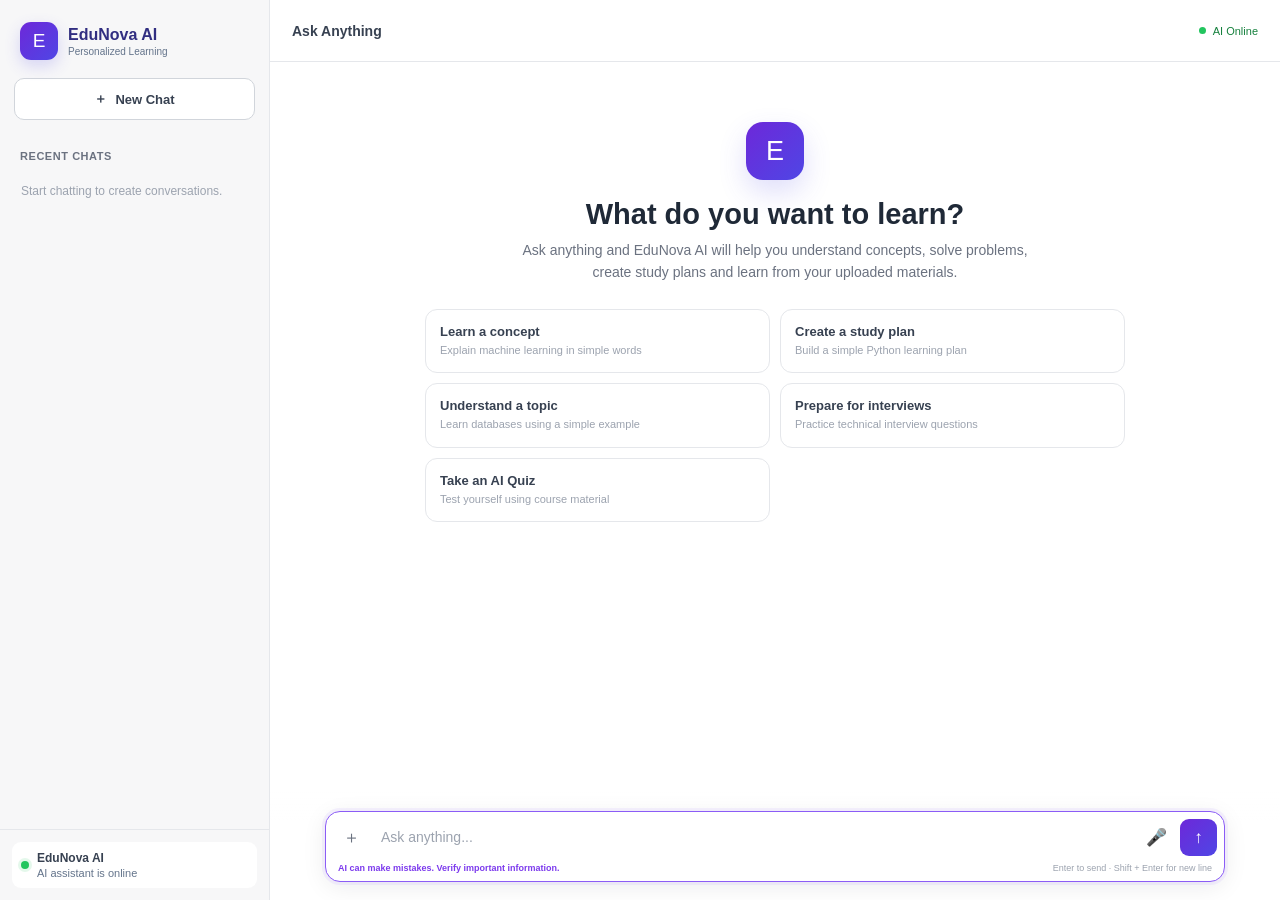
==== commit 2dcd26be: "Updated project" ====
--- a/chat.html
+++ b/chat.html
@@ -1,1934 +1,1410 @@
 <!DOCTYPE html>
 <html lang="en">
-
 <head>
-    <meta charset="UTF-8">
-    <meta name="viewport" content="width=device-width, initial-scale=1.0">
-
-    <title>EduNova AI - Ask Anything</title>
-
-    <style>
-
-        /* =====================================================
-           RESET
-        ===================================================== */
-
-        * {
-            box-sizing: border-box;
-            margin: 0;
-            padding: 0;
-            font-family: "Segoe UI", Arial, sans-serif;
-        }
-
-
-        /* =====================================================
-           BODY
-        ===================================================== */
-
-        body {
-            min-height: 100vh;
-
-            background:
-                radial-gradient(circle at top left, #ede9fe 0%, transparent 35%),
-                radial-gradient(circle at bottom right, #dbeafe 0%, transparent 35%),
-                #f8fafc;
-
-            color: #1e293b;
-        }
-
-
-        /* =====================================================
-           HEADER
-        ===================================================== */
-
-        header {
-            height: 75px;
-            padding: 0 6%;
-
-            background: rgba(255, 255, 255, 0.92);
-
-            backdrop-filter: blur(12px);
-
-            display: flex;
-            align-items: center;
-            justify-content: space-between;
-
-            border-bottom: 1px solid #e2e8f0;
-
-            position: sticky;
-            top: 0;
-            z-index: 100;
-        }
-
-
-        .brand-section {
-            display: flex;
-            align-items: center;
-            gap: 13px;
-        }
-
-
-        .logo-icon {
-            width: 45px;
-            height: 45px;
-
-            border-radius: 14px;
-
-            display: flex;
-            align-items: center;
-            justify-content: center;
-
-            background: linear-gradient(
-                135deg,
-                #6d28d9,
-                #4f46e5
-            );
-
-            color: white;
-            font-size: 22px;
-
-            box-shadow:
-                0 8px 20px rgba(79, 70, 229, 0.25);
-        }
-
-
-        .logo {
-            font-size: 23px;
-            font-weight: 800;
-
-            background: linear-gradient(
-                135deg,
-                #6d28d9,
-                #4f46e5
-            );
-
-            -webkit-background-clip: text;
-            -webkit-text-fill-color: transparent;
-        }
-
-
-        .tagline {
-            font-size: 12px;
-            color: #64748b;
-            margin-top: 2px;
-        }
-
-
-        .ai-status {
-            display: flex;
-            align-items: center;
-            gap: 8px;
-
-            padding: 8px 14px;
-
-            border-radius: 20px;
-
-            background: #f0fdf4;
-            color: #15803d;
-
-            font-size: 13px;
-            font-weight: 600;
-        }
-
-
-        .status-dot {
-            width: 8px;
-            height: 8px;
-
-            border-radius: 50%;
-
-            background: #22c55e;
-
-            box-shadow:
-                0 0 0 4px rgba(34, 197, 94, 0.12);
-        }
-
-
-        /* =====================================================
-           MAIN
-        ===================================================== */
-
-        .main-wrapper {
-            width: 92%;
-            max-width: 1050px;
-
-            margin: 28px auto 30px;
-        }
-
-
-        /* =====================================================
-           WELCOME CARD
-        ===================================================== */
-
-        .welcome-card {
-            text-align: center;
-
-            padding: 25px 20px 20px;
-
-            margin-bottom: 18px;
-        }
-
-
-        .welcome-icon {
-            width: 58px;
-            height: 58px;
-
-            margin: 0 auto 12px;
-
-            border-radius: 18px;
-
-            display: flex;
-            align-items: center;
-            justify-content: center;
-
-            background: linear-gradient(
-                135deg,
-                #ede9fe,
-                #dbeafe
-            );
-
-            font-size: 28px;
-        }
-
-
-        .welcome-card h1 {
-            font-size: 28px;
-            color: #1e1b4b;
-            margin-bottom: 7px;
-        }
-
-
-        .welcome-card p {
-            color: #64748b;
-            font-size: 14px;
-        }
-
-
-        /* =====================================================
-           SUGGESTIONS
-        ===================================================== */
-
-        .suggestions {
-            display: grid;
-
-            grid-template-columns:
-                repeat(5, 1fr);
-
-            gap: 12px;
-
-            margin: 0 auto 20px;
-        }
-
-
-        .suggestion-card {
-            border: 1px solid #e2e8f0;
-
-            background: rgba(255, 255, 255, 0.8);
-
-            padding: 15px;
-
-            border-radius: 15px;
-
-            cursor: pointer;
-
-            transition: 0.25s;
-
-            text-align: left;
-        }
-
-
-        .suggestion-card:hover {
-            transform: translateY(-3px);
-
-            border-color: #a78bfa;
-
-            background: white;
-
-            box-shadow:
-                0 10px 25px rgba(79, 70, 229, 0.10);
-        }
-
-
-        .suggestion-icon {
-            font-size: 20px;
-            margin-bottom: 8px;
-        }
-
-
-        .suggestion-title {
-            font-weight: 700;
-            font-size: 13px;
-
-            color: #312e81;
-
-            margin-bottom: 4px;
-        }
-
-
-        .suggestion-text {
-            color: #64748b;
-            font-size: 11px;
-            line-height: 1.4;
-        }
-
-
-        /* =====================================================
-           CHAT CONTAINER
-        ===================================================== */
-
-        .chat-container {
-            height: 52vh;
-            min-height: 400px;
-
-            background: rgba(255, 255, 255, 0.94);
-
-            border: 1px solid #e2e8f0;
-
-            border-radius: 22px;
-
-            padding: 25px;
-
-            overflow-y: auto;
-
-            box-shadow:
-                0 15px 45px rgba(15, 23, 42, 0.08);
-
-            scroll-behavior: smooth;
-        }
-
-
-        .chat-container::-webkit-scrollbar {
-            width: 7px;
-        }
-
-
-        .chat-container::-webkit-scrollbar-thumb {
-            background: #c4b5fd;
-            border-radius: 20px;
-        }
-
-
-        /* =====================================================
-           MESSAGE ROW
-        ===================================================== */
-
-        .message-row {
-            display: flex;
-
-            gap: 10px;
-
-            margin-bottom: 20px;
-
-            animation: messageAppear 0.25s ease;
-        }
-
-
-        @keyframes messageAppear {
-
-            from {
-                opacity: 0;
-                transform: translateY(8px);
-            }
-
-            to {
-                opacity: 1;
-                transform: translateY(0);
-            }
-        }
-
-
-        .message-row.user {
-            justify-content: flex-end;
-        }
-
-
-        .message-avatar {
-            width: 34px;
-            height: 34px;
-
-            flex-shrink: 0;
-
-            border-radius: 11px;
-
-            display: flex;
-            align-items: center;
-            justify-content: center;
-
-            font-size: 16px;
-        }
-
-
-        .ai-avatar {
-            background: linear-gradient(
-                135deg,
-                #6d28d9,
-                #4f46e5
-            );
-
-            color: white;
-        }
-
-
-        .user-avatar {
-            background: #e0e7ff;
-            color: #4338ca;
-        }
-
-
-        /* =====================================================
-           MESSAGE BUBBLES
-        ===================================================== */
-
-        .message-content {
-            max-width: 78%;
-        }
-
-
-        .message-name {
-            font-size: 11px;
-            font-weight: 700;
-
-            color: #64748b;
-
-            margin-bottom: 5px;
-        }
-
-
-        .message-bubble {
-            padding: 14px 17px;
-
-            border-radius: 17px;
-
-            line-height: 1.65;
-
-            font-size: 14px;
-
-            white-space: pre-wrap;
-
-            word-wrap: break-word;
-        }
-
-
-        .ai-message {
-            background: #f1f5ff;
-
-            color: #1e293b;
-
-            border: 1px solid #e0e7ff;
-
-            border-top-left-radius: 5px;
-        }
-
-
-        .user-message {
-            background: linear-gradient(
-                135deg,
-                #6d28d9,
-                #4f46e5
-            );
-
-            color: white;
-
-            border-top-right-radius: 5px;
-
-            box-shadow:
-                0 6px 18px rgba(79, 70, 229, 0.20);
-        }
-
-
-        /* =====================================================
-           AI ACTIONS
-        ===================================================== */
-
-        .message-actions {
-            display: flex;
-            align-items: center;
-            gap: 5px;
-
-            margin-top: 8px;
-        }
-
-
-        .action-btn {
-            border: none;
-
-            background: transparent;
-
-            color: #64748b;
-
-            padding: 5px 8px;
-
-            border-radius: 7px;
-
-            cursor: pointer;
-
-            font-size: 12px;
-
-            transition: 0.2s;
-        }
-
-
-        .action-btn:hover {
-            background: #eef2ff;
-            color: #4f46e5;
-        }
-
-
-        /* =====================================================
-           THINKING ANIMATION
-        ===================================================== */
-
-        .thinking-bubble {
-            display: flex;
-            align-items: center;
-            gap: 5px;
-
-            padding: 14px 17px;
-
-            background: #f1f5ff;
-
-            border: 1px solid #e0e7ff;
-
-            border-radius: 17px;
-            border-top-left-radius: 5px;
-        }
-
-
-        .thinking-dot {
-            width: 7px;
-            height: 7px;
-
-            border-radius: 50%;
-
-            background: #6366f1;
-
-            animation: thinking 1.2s infinite;
-        }
-
-
-        .thinking-dot:nth-child(2) {
-            animation-delay: 0.15s;
-        }
-
-
-        .thinking-dot:nth-child(3) {
-            animation-delay: 0.3s;
-        }
-
-
-        @keyframes thinking {
-
-            0%,
-            60%,
-            100% {
-                transform: translateY(0);
-                opacity: 0.4;
-            }
-
-            30% {
-                transform: translateY(-5px);
-                opacity: 1;
-            }
-        }
-
-
-        /* =====================================================
-           INPUT AREA
-        ===================================================== */
-
-        .composer-wrapper {
-            margin-top: 16px;
-
-            background: white;
-
-            border: 1px solid #cbd5e1;
-
-            border-radius: 19px;
-
-            padding: 9px;
-
-            box-shadow:
-                0 10px 30px rgba(15, 23, 42, 0.07);
-
-            transition: 0.2s;
-        }
-
-
-        .composer-wrapper:focus-within {
-            border-color: #8b5cf6;
-
-            box-shadow:
-                0 0 0 4px rgba(139, 92, 246, 0.10);
-        }
-
-
-        .input-row {
-            display: flex;
-
-            align-items: center;
-
-            gap: 8px;
-        }
-
-
-        .chat-input {
-            flex: 1;
-
-            border: none;
-
-            outline: none;
-
-            padding: 12px;
-
-            font-size: 15px;
-
-            color: #1e293b;
-
-            background: transparent;
-        }
-
-
-        .chat-input::placeholder {
-            color: #94a3b8;
-        }
-
-
-        .input-button {
-            width: 42px;
-            height: 42px;
-
-            border: none;
-
-            border-radius: 12px;
-
-            cursor: pointer;
-
-            display: flex;
-
-            align-items: center;
-            justify-content: center;
-
-            font-size: 18px;
-
-            transition: 0.2s;
-        }
-
-
-        .voice-btn {
-            background: #f1f5f9;
-            color: #475569;
-        }
-
-
-        .voice-btn:hover {
-            background: #ede9fe;
-            color: #6d28d9;
-        }
-
-
-        .voice-btn.listening {
-            background: #fee2e2;
-            color: #dc2626;
-
-            animation: pulse 1.2s infinite;
-        }
-
-
-        @keyframes pulse {
-
-            50% {
-                transform: scale(1.08);
-            }
-        }
-
-
-        .send-btn {
-            width: 45px;
-            height: 45px;
-
-            border: none;
-
-            border-radius: 13px;
-
-            background: linear-gradient(
-                135deg,
-                #6d28d9,
-                #4f46e5
-            );
-
-            color: white;
-
-            cursor: pointer;
-
-            font-size: 18px;
-
-            box-shadow:
-                0 6px 15px rgba(79, 70, 229, 0.25);
-
-            transition: 0.2s;
-        }
-
-
-        .send-btn:hover {
-            transform: translateY(-2px);
-        }
-
-
-        .send-btn:disabled {
-            opacity: 0.55;
-            cursor: not-allowed;
-            transform: none;
-        }
-
-
-        /* =====================================================
-           EXTRA INPUT INFO
-        ===================================================== */
-
-        .composer-footer {
-            display: flex;
-            align-items: center;
-            justify-content: space-between;
-
-            padding: 5px 10px 2px;
-
-            font-size: 11px;
-
-            color: #94a3b8;
-        }
-
-
-        .pdf-status {
-            color: #6d28d9;
-            font-weight: 600;
-        }
-
-
-        /* =====================================================
-           ERROR
-        ===================================================== */
-
-        .error-message {
-            color: #b91c1c;
-
-            background: #fef2f2;
-
-            border: 1px solid #fecaca;
-
-            padding: 13px;
-
-            border-radius: 12px;
-
-            font-size: 13px;
-        }
-
-
-        .retry-btn {
-            margin-top: 8px;
-
-            border: none;
-
-            background: #dc2626;
-
-            color: white;
-
-            padding: 7px 12px;
-
-            border-radius: 8px;
-
-            cursor: pointer;
-        }
-
-
-        /* =====================================================
-           PDF UPLOAD
-        ===================================================== */
-
-        .pdf-upload-area {
-            width: 100%;
-            margin-bottom: 12px;
-        }
-
-
-        .pdf-upload-box {
-            border: 2px dashed #c4b5fd;
-
-            background:
-                linear-gradient(
-                    135deg,
-                    #faf5ff,
-                    #eff6ff
-                );
-
-            border-radius: 16px;
-
-            padding: 18px;
-
-            display: flex;
-
-            align-items: center;
-
-            justify-content: center;
-
-            gap: 14px;
-
-            cursor: pointer;
-
-            transition: 0.25s;
-        }
-
-
-        .pdf-upload-box:hover,
-        .pdf-upload-box.dragging {
-            border-color: #6d28d9;
-
-            background:
-                linear-gradient(
-                    135deg,
-                    #f3e8ff,
-                    #dbeafe
-                );
-
-            transform: translateY(-1px);
-        }
-
-
-        .pdf-upload-icon {
-            width: 48px;
-            height: 48px;
-
-            border-radius: 13px;
-
-            display: flex;
-
-            align-items: center;
-            justify-content: center;
-
-            background: white;
-
-            box-shadow:
-                0 5px 15px rgba(79, 70, 229, 0.12);
-
-            font-size: 24px;
-        }
-
-
-        .pdf-upload-text {
-            display: flex;
-
-            flex-direction: column;
-
-            gap: 3px;
-        }
-
-
-        .pdf-upload-text strong {
-            color: #312e81;
-            font-size: 14px;
-        }
-
-
-        .pdf-upload-text span {
-            color: #64748b;
-            font-size: 12px;
-        }
-
-
-        .pdf-upload-text small {
-            color: #94a3b8;
-            font-size: 10px;
-        }
-
-
-        .pdf-file-card {
-            display: flex;
-
-            align-items: center;
-
-            gap: 12px;
-
-            margin-bottom: 12px;
-
-            padding: 12px;
-
-            border: 1px solid #ddd6fe;
-
-            background: #faf5ff;
-
-            border-radius: 14px;
-        }
-
-
-        .pdf-file-icon {
-            width: 42px;
-            height: 42px;
-
-            flex-shrink: 0;
-
-            border-radius: 11px;
-
-            display: flex;
-
-            align-items: center;
-            justify-content: center;
-
-            background: #ede9fe;
-
-            font-size: 21px;
-        }
-
-
-        .pdf-file-info {
-            flex: 1;
-
-            min-width: 0;
-
-            display: flex;
-
-            flex-direction: column;
-
-            gap: 4px;
-        }
-
-
-        .pdf-file-info strong {
-            color: #312e81;
-            font-size: 13px;
-
-            white-space: nowrap;
-
-            overflow: hidden;
-
-            text-overflow: ellipsis;
-        }
-
-
-        .pdf-file-size,
-        .pdf-upload-status {
-            color: #64748b;
-            font-size: 10px;
-        }
-
-
-        .pdf-progress {
-            width: 100%;
-
-            height: 5px;
-
-            background: #e2e8f0;
-
-            border-radius: 10px;
-
-            overflow: hidden;
-
-            margin-top: 3px;
-        }
-
-
-        .pdf-progress-bar {
-            width: 0%;
-
-            height: 100%;
-
-            background:
-                linear-gradient(
-                    90deg,
-                    #6d28d9,
-                    #4f46e5
-                );
-
-            border-radius: 10px;
-
-            transition: width 0.3s ease;
-        }
-
-
-        .pdf-remove-btn {
-            width: 32px;
-            height: 32px;
-
-            border: none;
-
-            border-radius: 9px;
-
-            background: #fee2e2;
-
-            color: #dc2626;
-
-            cursor: pointer;
-
-            font-size: 14px;
-
-            flex-shrink: 0;
-        }
-
-
-        .pdf-remove-btn:hover {
-            background: #fecaca;
-        }
-
-
-        /* =====================================================
-           QUIZ
-        ===================================================== */
-
-        .quiz-modal {
-            display: none;
-
-            position: fixed;
-
-            inset: 0;
-
-            background:
-                rgba(15, 23, 42, 0.65);
-
-            backdrop-filter: blur(8px);
-
-            z-index: 9999;
-
-            align-items: center;
-
-            justify-content: center;
-
-            padding: 20px;
-        }
-
-
-        .quiz-modal.active {
-            display: flex;
-        }
-
-
-        .quiz-box {
-            width: 100%;
-
-            max-width: 650px;
-
-            max-height: 90vh;
-
-            overflow-y: auto;
-
-            background: white;
-
-            border-radius: 24px;
-
-            padding: 30px;
-
-            position: relative;
-
-            box-shadow:
-                0 25px 70px rgba(15, 23, 42, 0.25);
-        }
-
-
-        .quiz-close {
-            position: absolute;
-
-            right: 18px;
-            top: 12px;
-
-            border: none;
-
-            background: transparent;
-
-            font-size: 30px;
-
-            cursor: pointer;
-
-            color: #64748b;
-        }
-
-
-        .quiz-icon {
-            text-align: center;
-            font-size: 48px;
-        }
-
-
-        .quiz-box h2 {
-            text-align: center;
-
-            color: #5b21b6;
-
-            margin: 8px 0;
-        }
-
-
-        .quiz-box p {
-            text-align: center;
-
-            color: #64748b;
-
-            margin-bottom: 20px;
-        }
-
-
-        .quiz-box label {
-            display: block;
-
-            margin: 15px 0 7px;
-
-            font-weight: 600;
-        }
-
-
-        .quiz-box input,
-        .quiz-box select {
-            width: 100%;
-
-            padding: 13px;
-
-            border: 1px solid #ddd6fe;
-
-            border-radius: 12px;
-
-            font-size: 15px;
-
-            outline: none;
-        }
-
-
-        .start-quiz-btn {
-            width: 100%;
-
-            margin-top: 20px;
-
-            padding: 14px;
-
-            border: none;
-
-            border-radius: 12px;
-
-            background:
-                linear-gradient(
-                    135deg,
-                    #6d28d9,
-                    #4f46e5
-                );
-
-            color: white;
-
-            font-size: 16px;
-
-            font-weight: 600;
-
-            cursor: pointer;
-        }
-
-
-        .start-quiz-btn:disabled {
-            opacity: 0.65;
-
-            cursor: not-allowed;
-        }
-
-
-        .quiz-error {
-            color: #dc2626 !important;
-
-            margin-top: 12px;
-        }
-
-
-        .quiz-header {
-            display: flex;
-
-            justify-content: space-between;
-
-            color: #5b21b6;
-
-            font-weight: 600;
-
-            margin-bottom: 20px;
-        }
-
-
-        .quiz-question-card {
-            background: #f8f7ff;
-
-            border-radius: 18px;
-
-            padding: 22px;
-        }
-
-
-        .quiz-difficulty {
-            display: inline-block;
-
-            padding: 5px 12px;
-
-            border-radius: 20px;
-
-            background: #ede9fe;
-
-            color: #6d28d9;
-
-            font-size: 12px;
-
-            font-weight: 600;
-
-            margin-bottom: 15px;
-        }
-
-
-        .quiz-question-card h3 {
-            line-height: 1.5;
-
-            margin-bottom: 20px;
-        }
-
-
-        .quiz-option {
-            width: 100%;
-
-            padding: 14px;
-
-            margin-bottom: 10px;
-
-            border: 2px solid #e5e7eb;
-
-            background: white;
-
-            border-radius: 12px;
-
-            text-align: left;
-
-            cursor: pointer;
-
-            font-size: 15px;
-        }
-
-
-        .quiz-option:hover {
-            border-color: #8b5cf6;
-
-            background: #f5f3ff;
-        }
-
-
-        .quiz-option.correct {
-            border-color: #16a34a;
-
-            background: #dcfce7;
-        }
-
-
-        .quiz-option.wrong {
-            border-color: #dc2626;
-
-            background: #fee2e2;
-        }
-
-
-        .quiz-option:disabled {
-            cursor: default;
-        }
-
-
-        .quiz-explanation {
-            margin-top: 15px;
-
-            padding: 15px;
-
-            background: #f1f5f9;
-
-            border-radius: 12px;
-
-            line-height: 1.5;
-        }
-
-
-        /* =====================================================
-           QUIZ SCORE DISPLAY
-        ===================================================== */
-
-        .quiz-result-card {
-            text-align: center;
-
-            padding: 10px 5px 5px;
-        }
-
-
-        .quiz-result-icon {
-            width: 80px;
-            height: 80px;
-
-            margin: 0 auto 12px;
-
-            border-radius: 50%;
-
-            display: flex;
-
-            align-items: center;
-
-            justify-content: center;
-
-            background: linear-gradient(
-                135deg,
-                #ede9fe,
-                #dbeafe
-            );
-
-            font-size: 40px;
-
-            box-shadow:
-                0 10px 25px rgba(79, 70, 229, 0.12);
-        }
-
-
-        .quiz-result-card h2 {
-            margin-top: 8px;
-            margin-bottom: 8px;
-        }
-
-
-        .quiz-result-subtitle {
-            color: #64748b;
-
-            font-size: 14px;
-
-            margin-bottom: 20px;
-        }
-
-
-        .quiz-score-circle {
-            width: 155px;
-            height: 155px;
-
-            margin: 20px auto;
-
-            border-radius: 50%;
-
-            display: flex;
-
-            align-items: center;
-
-            justify-content: center;
-
-            background:
-                conic-gradient(
-                    #7c3aed 0deg,
-                    #4f46e5 var(--score-angle),
-                    #e5e7eb var(--score-angle),
-                    #e5e7eb 360deg
-                );
-
-            position: relative;
-        }
-
-
-        .quiz-score-circle::before {
-            content: "";
-
-            position: absolute;
-
-            width: 125px;
-            height: 125px;
-
-            border-radius: 50%;
-
-            background: white;
-        }
-
-
-        .quiz-score-content {
-            position: relative;
-
-            z-index: 2;
-
-            display: flex;
-
-            flex-direction: column;
-
-            align-items: center;
-        }
-
-
-        .quiz-final-score {
-            font-size: 32px;
-
-            font-weight: 800;
-
-            color: #5b21b6;
-
-            margin: 0;
-        }
-
-
-        .quiz-percentage {
-            font-size: 14px;
-
-            color: #64748b;
-
-            margin-top: 3px;
-        }
-
-
-        .quiz-result-stats {
-            display: grid;
-
-            grid-template-columns:
-                repeat(2, 1fr);
-
-            gap: 12px;
-
-            margin: 20px 0;
-        }
-
-
-        .quiz-stat {
-            padding: 15px;
-
-            border-radius: 14px;
-
-            border: 1px solid #e2e8f0;
-
-            background: #f8fafc;
-        }
-
-
-        .quiz-stat-number {
-            display: block;
-
-            font-size: 22px;
-
-            font-weight: 800;
-
-            margin-bottom: 4px;
-        }
-
-
-        .quiz-stat-label {
-            font-size: 12px;
-
-            color: #64748b;
-        }
-
-
-        .quiz-stat.correct-stat {
-            background: #f0fdf4;
-
-            border-color: #bbf7d0;
-        }
-
-
-        .quiz-stat.correct-stat .quiz-stat-number {
-            color: #16a34a;
-        }
-
-
-        .quiz-stat.wrong-stat {
-            background: #fef2f2;
-
-            border-color: #fecaca;
-        }
-
-
-        .quiz-stat.wrong-stat .quiz-stat-number {
-            color: #dc2626;
-        }
-
-
-        .quiz-performance {
-            padding: 14px;
-
-            border-radius: 13px;
-
-            background: #f5f3ff;
-
-            color: #5b21b6;
-
-            font-size: 14px;
-
-            line-height: 1.5;
-
-            margin-bottom: 18px;
-        }
-
-
-        /* =====================================================
-           MOBILE SCORE DISPLAY
-        ===================================================== */
-
-        @media (max-width: 500px) {
-
-            .quiz-score-circle {
-                width: 135px;
-                height: 135px;
-            }
-
-
-            .quiz-score-circle::before {
-                width: 108px;
-                height: 108px;
-            }
-
-
-            .quiz-final-score {
-                font-size: 28px;
-            }
-
-        }
-
-
-        /* =====================================================
-           MOBILE
-        ===================================================== */
-
-        @media (max-width: 900px) {
-
-            .suggestions {
-                grid-template-columns:
-                    repeat(3, 1fr);
-            }
-
-        }
-
-
-        @media (max-width: 800px) {
-
-            header {
-                padding: 0 4%;
-            }
-
-
-            .ai-status {
-                display: none;
-            }
-
-
-            .suggestions {
-                grid-template-columns:
-                    repeat(2, 1fr);
-            }
-
-
-            .main-wrapper {
-                width: 95%;
-            }
-
-
-            .chat-container {
-                height: 55vh;
-
-                padding: 17px;
-            }
-
-
-            .message-content {
-                max-width: 85%;
-            }
-
-        }
-
-
-        @media (max-width: 500px) {
-
-            header {
-                height: 68px;
-            }
-
-
-            .logo {
-                font-size: 19px;
-            }
-
-
-            .logo-icon {
-                width: 39px;
-                height: 39px;
-            }
-
-
-            .welcome-card h1 {
-                font-size: 23px;
-            }
-
-
-            .suggestions {
-                display: flex;
-
-                overflow-x: auto;
-
-                padding-bottom: 5px;
-            }
-
-
-            .suggestion-card {
-                min-width: 180px;
-            }
-
-
-            .chat-container {
-                height: 57vh;
-
-                min-height: 360px;
-            }
-
-
-            .message-content {
-                max-width: 88%;
-            }
-
-
-            .message-bubble {
-                font-size: 13px;
-            }
-
-
-            .composer-footer {
-                font-size: 10px;
-            }
-
-
-            .pdf-upload-box {
-                padding: 14px;
-            }
-
-
-            .pdf-upload-icon {
-                width: 42px;
-                height: 42px;
-
-                font-size: 21px;
-            }
-
-
-            .pdf-upload-text strong {
-                font-size: 13px;
-            }
-
-
-            .quiz-box {
-                padding: 22px;
-
-                max-height: 92vh;
-            }
-
-
-            .quiz-question-card {
-                padding: 17px;
-            }
-
-
-            .quiz-option {
-                font-size: 14px;
-
-                padding: 12px;
-            }
-
-
-            .quiz-final-score {
-                font-size: 28px;
-            }
-
-
-            .quiz-result-stats {
-                gap: 8px;
-            }
-
-
-            .quiz-stat {
-                padding: 12px;
-            }
-
-        }
-
-    </style>
-
+<meta charset="UTF-8">
+<meta name="viewport" content="width=device-width, initial-scale=1.0">
+<title>EduNova AI - Ask Anything</title>
+
+<style>
+*{
+    box-sizing:border-box;
+    margin:0;
+    padding:0;
+}
+
+html,
+body{
+    width:100%;
+    height:100%;
+    overflow:hidden;
+}
+
+body{
+    font-family:"Segoe UI",Arial,sans-serif;
+    background:#fff;
+    color:#1f2937;
+}
+
+button,
+input,
+textarea,
+select{
+    font-family:inherit;
+}
+
+button{
+    -webkit-appearance:none;
+    appearance:none;
+}
+
+/* =========================================================
+   APP
+========================================================= */
+
+.app{
+    width:100%;
+    height:100vh;
+    display:flex;
+    background:#fff;
+}
+
+/* =========================================================
+   SIDEBAR
+========================================================= */
+
+.sidebar{
+    width:270px;
+    height:100vh;
+    background:#f7f7f8;
+    border-right:1px solid #e5e7eb;
+    display:flex;
+    flex-direction:column;
+    flex-shrink:0;
+    transition:transform .25s ease;
+    z-index:1000;
+}
+
+.sidebar-top{
+    padding:14px;
+}
+
+.brand{
+    display:flex;
+    align-items:center;
+    gap:10px;
+    padding:8px 6px 18px;
+}
+
+.brand-logo{
+    width:38px;
+    height:38px;
+    border-radius:11px;
+    display:flex;
+    align-items:center;
+    justify-content:center;
+    color:#fff;
+    background:linear-gradient(135deg,#6d28d9,#4f46e5);
+    font-size:19px;
+    box-shadow:0 6px 16px rgba(79,70,229,.2);
+}
+
+.brand-name{
+    font-size:16px;
+    font-weight:800;
+    color:#312e81;
+}
+
+.brand-subtitle{
+    font-size:10px;
+    color:#64748b;
+    margin-top:2px;
+}
+
+.new-chat-btn{
+    width:100%;
+    display:flex;
+    align-items:center;
+    justify-content:center;
+    gap:8px;
+    padding:11px 14px;
+    border:1px solid #d1d5db;
+    border-radius:10px;
+    background:#fff;
+    color:#374151;
+    font-size:13px;
+    font-weight:600;
+    cursor:pointer;
+    transition:.2s;
+}
+
+.new-chat-btn:hover{
+    background:#f3f4f6;
+    border-color:#c4b5fd;
+}
+
+.sidebar-section{
+    padding:16px 12px 8px;
+}
+
+.sidebar-title{
+    padding:0 8px 8px;
+    font-size:11px;
+    font-weight:700;
+    color:#6b7280;
+    text-transform:uppercase;
+    letter-spacing:.05em;
+}
+
+.history-list{
+    display:flex;
+    flex-direction:column;
+    gap:3px;
+    overflow-y:auto;
+    max-height:calc(100vh - 310px);
+}
+
+.history-list::-webkit-scrollbar{
+    width:5px;
+}
+
+.history-list::-webkit-scrollbar-thumb{
+    background:#d1d5db;
+    border-radius:10px;
+}
+
+.history-item{
+    width:100%;
+    border:none;
+    background:transparent;
+    text-align:left;
+    padding:9px 10px;
+    border-radius:8px;
+    color:#374151;
+    font-size:12px;
+    cursor:pointer;
+    overflow:hidden;
+    text-overflow:ellipsis;
+    white-space:nowrap;
+    transition:.15s;
+}
+
+.history-item:hover{
+    background:#e5e7eb;
+}
+
+.history-empty{
+    padding:12px 9px;
+    color:#9ca3af;
+    font-size:12px;
+    line-height:1.5;
+}
+
+.sidebar-bottom{
+    margin-top:auto;
+    padding:12px;
+    border-top:1px solid #e5e7eb;
+}
+
+.sidebar-status{
+    display:flex;
+    align-items:center;
+    gap:8px;
+    padding:9px;
+    border-radius:9px;
+    background:#fff;
+}
+
+.online-dot{
+    width:8px;
+    height:8px;
+    border-radius:50%;
+    background:#22c55e;
+    box-shadow:0 0 0 3px rgba(34,197,94,.12);
+}
+
+.sidebar-status-text{
+    font-size:11px;
+    color:#64748b;
+}
+
+.sidebar-status-text strong{
+    display:block;
+    color:#374151;
+    font-size:12px;
+    margin-bottom:2px;
+}
+
+/* =========================================================
+   MAIN
+========================================================= */
+
+.main{
+    flex:1;
+    height:100vh;
+    min-width:0;
+    display:flex;
+    flex-direction:column;
+    background:#fff;
+}
+
+.topbar{
+    height:62px;
+    display:flex;
+    align-items:center;
+    padding:0 22px;
+    border-bottom:1px solid #e5e7eb;
+    background:rgba(255,255,255,.96);
+    flex-shrink:0;
+}
+
+.mobile-menu-btn{
+    display:none;
+    width:36px;
+    height:36px;
+    border:none;
+    background:transparent;
+    border-radius:8px;
+    cursor:pointer;
+    font-size:20px;
+    color:#374151;
+}
+
+.mobile-menu-btn:hover{
+    background:#f3f4f6;
+}
+
+.topbar-title{
+    font-size:14px;
+    font-weight:700;
+    color:#374151;
+}
+
+.topbar-status{
+    margin-left:auto;
+    display:flex;
+    align-items:center;
+    gap:7px;
+    font-size:11px;
+    color:#15803d;
+}
+
+.topbar-dot{
+    width:7px;
+    height:7px;
+    border-radius:50%;
+    background:#22c55e;
+}
+
+.chat-scroll{
+    flex:1;
+    overflow-y:auto;
+    scroll-behavior:smooth;
+}
+
+.chat-scroll::-webkit-scrollbar{
+    width:8px;
+}
+
+.chat-scroll::-webkit-scrollbar-thumb{
+    background:#d1d5db;
+    border-radius:20px;
+}
+
+.chat-inner{
+    width:100%;
+    max-width:900px;
+    margin:0 auto;
+    padding:35px 24px 170px;
+}
+
+/* =========================================================
+   WELCOME
+========================================================= */
+
+.welcome{
+    min-height:50vh;
+    display:flex;
+    flex-direction:column;
+    align-items:center;
+    justify-content:center;
+    text-align:center;
+    padding:20px;
+}
+
+.welcome-logo{
+    width:58px;
+    height:58px;
+    border-radius:17px;
+    display:flex;
+    align-items:center;
+    justify-content:center;
+    background:linear-gradient(135deg,#6d28d9,#4f46e5);
+    color:#fff;
+    font-size:27px;
+    margin-bottom:18px;
+    box-shadow:0 12px 28px rgba(79,70,229,.18);
+}
+
+.welcome h1{
+    font-size:29px;
+    color:#1f2937;
+    margin-bottom:8px;
+}
+
+.welcome p{
+    color:#6b7280;
+    font-size:14px;
+    max-width:540px;
+    line-height:1.6;
+}
+
+.suggestions{
+    display:grid;
+    grid-template-columns:repeat(2,1fr);
+    gap:10px;
+    margin-top:25px;
+    width:100%;
+    max-width:700px;
+}
+
+.suggestion{
+    border:1px solid #e5e7eb;
+    background:#fff;
+    border-radius:12px;
+    padding:14px;
+    text-align:left;
+    cursor:pointer;
+    transition:.2s;
+}
+
+.suggestion:hover{
+    border-color:#a78bfa;
+    background:#fafaff;
+    transform:translateY(-1px);
+    box-shadow:0 7px 20px rgba(79,70,229,.07);
+}
+
+.suggestion-title{
+    color:#374151;
+    font-size:13px;
+    font-weight:650;
+    margin-bottom:4px;
+}
+
+.suggestion-text{
+    color:#9ca3af;
+    font-size:11px;
+    line-height:1.4;
+}
+
+/* =========================================================
+   MESSAGES
+========================================================= */
+
+.message-row{
+    display:flex;
+    gap:14px;
+    margin-bottom:30px;
+    animation:messageAppear .22s ease;
+}
+
+@keyframes messageAppear{
+    from{
+        opacity:0;
+        transform:translateY(6px);
+    }
+
+    to{
+        opacity:1;
+        transform:translateY(0);
+    }
+}
+
+.message-row.user{
+    justify-content:flex-end;
+}
+
+.message-avatar{
+    width:34px;
+    height:34px;
+    border-radius:10px;
+    flex-shrink:0;
+    display:flex;
+    align-items:center;
+    justify-content:center;
+    font-size:15px;
+    font-weight:700;
+}
+
+.ai-avatar{
+    background:linear-gradient(135deg,#6d28d9,#4f46e5);
+    color:#fff;
+}
+
+.user-avatar{
+    background:#e5e7eb;
+    color:#4b5563;
+}
+
+.message-content{
+    max-width:780px;
+    min-width:0;
+}
+
+.message-row.user .message-content{
+    max-width:650px;
+}
+
+.message-name{
+    font-size:11px;
+    color:#6b7280;
+    font-weight:700;
+    margin-bottom:6px;
+}
+
+.message-bubble{
+    font-size:14px;
+    line-height:1.7;
+    word-wrap:break-word;
+    overflow-wrap:anywhere;
+}
+
+.ai-message{
+    color:#1f2937;
+}
+
+.user-message{
+    padding:11px 15px;
+    border-radius:16px;
+    background:#f3f4f6;
+    color:#1f2937;
+    white-space:pre-wrap;
+}
+
+/* =========================================================
+   MARKDOWN
+========================================================= */
+
+.markdown h1,
+.markdown h2,
+.markdown h3{
+    margin-top:18px;
+    margin-bottom:9px;
+    color:#1f2937;
+}
+
+.markdown h1{
+    font-size:21px;
+}
+
+.markdown h2{
+    font-size:18px;
+}
+
+.markdown h3{
+    font-size:16px;
+}
+
+.markdown ul,
+.markdown ol{
+    margin:8px 0 12px 22px;
+}
+
+.markdown li{
+    margin-bottom:5px;
+}
+
+.markdown strong{
+    font-weight:700;
+    color:#111827;
+}
+
+.inline-code{
+    padding:2px 6px;
+    border-radius:5px;
+    background:#f3f4f6;
+    color:#7c3aed;
+    font-family:Consolas,"Courier New",monospace;
+    font-size:.9em;
+}
+
+.code-block{
+    margin:14px 0;
+    border-radius:10px;
+    overflow:hidden;
+    background:#111827;
+    color:#e5e7eb;
+    border:1px solid #374151;
+}
+
+.code-header{
+    display:flex;
+    align-items:center;
+    justify-content:space-between;
+    padding:7px 10px;
+    background:#1f2937;
+    border-bottom:1px solid #374151;
+    font-size:10px;
+    color:#9ca3af;
+}
+
+.copy-code-btn{
+    border:none;
+    background:transparent;
+    color:#d1d5db;
+    cursor:pointer;
+    font-size:10px;
+    padding:3px 7px;
+    border-radius:5px;
+}
+
+.copy-code-btn:hover{
+    background:#374151;
+}
+
+.code-block pre{
+    margin:0;
+    padding:14px;
+    overflow-x:auto;
+    font-family:Consolas,"Courier New",monospace;
+    font-size:12px;
+    line-height:1.55;
+}
+
+.source-box{
+    margin-top:13px;
+    padding:10px 12px;
+    border-left:3px solid #8b5cf6;
+    background:#f8f7ff;
+    color:#6b7280;
+    border-radius:0 8px 8px 0;
+    font-size:12px;
+    white-space:pre-wrap;
+}
+
+/* =========================================================
+   MESSAGE ACTIONS
+========================================================= */
+
+.message-actions{
+    display:flex;
+    align-items:center;
+    gap:2px;
+    margin-top:8px;
+}
+
+.action-btn{
+    border:none;
+    background:transparent;
+    color:#9ca3af;
+    padding:5px 7px;
+    border-radius:6px;
+    cursor:pointer;
+    font-size:11px;
+    transition:.15s;
+}
+
+.action-btn:hover{
+    background:#f3f4f6;
+    color:#4f46e5;
+}
+
+/* =========================================================
+   THINKING / ERROR
+========================================================= */
+
+.thinking-bubble{
+    display:flex;
+    align-items:center;
+    gap:5px;
+    padding:8px 2px;
+}
+
+.thinking-dot{
+    width:7px;
+    height:7px;
+    border-radius:50%;
+    background:#6366f1;
+    animation:thinking 1.2s infinite;
+}
+
+.thinking-dot:nth-child(2){
+    animation-delay:.15s;
+}
+
+.thinking-dot:nth-child(3){
+    animation-delay:.3s;
+}
+
+@keyframes thinking{
+    0%,60%,100%{
+        transform:translateY(0);
+        opacity:.35;
+    }
+
+    30%{
+        transform:translateY(-5px);
+        opacity:1;
+    }
+}
+
+.error-message{
+    padding:12px 14px;
+    border-radius:10px;
+    background:#fef2f2;
+    border:1px solid #fecaca;
+    color:#991b1b;
+    font-size:13px;
+    line-height:1.5;
+}
+
+.retry-btn{
+    margin-top:8px;
+    border:none;
+    background:#dc2626;
+    color:#fff;
+    padding:7px 11px;
+    border-radius:7px;
+    cursor:pointer;
+    font-size:11px;
+}
+
+/* =========================================================
+   COMPOSER
+========================================================= */
+
+.composer-area{
+    position:fixed;
+    left:270px;
+    right:0;
+    bottom:0;
+    background:linear-gradient(
+        to top,
+        #fff 70%,
+        rgba(255,255,255,0)
+    );
+    padding:22px 24px 18px;
+    z-index:100;
+}
+
+.composer-inner{
+    width:100%;
+    max-width:900px;
+    margin:0 auto;
+}
+
+.pdf-file-card{
+    display:flex;
+    align-items:center;
+    gap:10px;
+    padding:9px 11px;
+    margin-bottom:8px;
+    border:1px solid #ddd6fe;
+    background:#faf5ff;
+    border-radius:10px;
+}
+
+.pdf-file-icon{
+    width:31px;
+    height:31px;
+    border-radius:8px;
+    display:flex;
+    align-items:center;
+    justify-content:center;
+    background:#ede9fe;
+    font-size:11px;
+    font-weight:700;
+    color:#6d28d9;
+}
+
+.pdf-file-info{
+    flex:1;
+    min-width:0;
+}
+
+.pdf-file-info strong{
+    display:block;
+    color:#4c1d95;
+    font-size:11px;
+    overflow:hidden;
+    white-space:nowrap;
+    text-overflow:ellipsis;
+}
+
+.pdf-upload-status{
+    color:#64748b;
+    font-size:9px;
+}
+
+.pdf-progress{
+    width:100%;
+    height:3px;
+    background:#e5e7eb;
+    border-radius:10px;
+    overflow:hidden;
+    margin-top:4px;
+}
+
+.pdf-progress-bar{
+    height:100%;
+    width:0%;
+    background:linear-gradient(90deg,#6d28d9,#4f46e5);
+    transition:width .3s;
+}
+
+.pdf-remove-btn{
+    width:28px;
+    height:28px;
+    border:none;
+    background:#fee2e2;
+    color:#dc2626;
+    border-radius:7px;
+    cursor:pointer;
+}
+
+.composer{
+    background:#fff;
+    border:1px solid #d1d5db;
+    border-radius:15px;
+    box-shadow:0 5px 25px rgba(15,23,42,.08);
+    transition:.2s;
+}
+
+.composer:focus-within{
+    border-color:#8b5cf6;
+    box-shadow:
+        0 0 0 3px rgba(139,92,246,.08),
+        0 5px 25px rgba(15,23,42,.08);
+}
+
+.input-row{
+    display:flex;
+    align-items:flex-end;
+    gap:5px;
+    padding:7px;
+}
+
+.attach-btn,
+.voice-btn{
+    width:37px;
+    height:37px;
+    flex-shrink:0;
+    border:none;
+    border-radius:9px;
+    background:transparent;
+    color:#6b7280;
+    cursor:pointer;
+    font-size:17px;
+    display:flex;
+    align-items:center;
+    justify-content:center;
+    transition:.15s;
+}
+
+.attach-btn:hover,
+.voice-btn:hover{
+    background:#f3f4f6;
+    color:#4f46e5;
+}
+
+.voice-btn.listening{
+    background:#fee2e2;
+    color:#dc2626;
+    animation:pulse 1.2s infinite;
+}
+
+@keyframes pulse{
+    50%{
+        transform:scale(1.08);
+    }
+}
+
+.chat-input{
+    flex:1;
+    resize:none;
+    border:none;
+    outline:none;
+    background:transparent;
+    color:#1f2937;
+    font-size:14px;
+    line-height:1.5;
+    min-height:37px;
+    max-height:150px;
+    padding:8px 6px;
+}
+
+.chat-input::placeholder{
+    color:#9ca3af;
+}
+
+.send-btn{
+    width:37px;
+    height:37px;
+    flex-shrink:0;
+    border:none;
+    border-radius:9px;
+    background:linear-gradient(135deg,#6d28d9,#4f46e5);
+    color:#fff;
+    cursor:pointer;
+    font-size:17px;
+    transition:.15s;
+}
+
+.send-btn:hover{
+    transform:translateY(-1px);
+}
+
+.send-btn:disabled{
+    opacity:.5;
+    cursor:not-allowed;
+    transform:none;
+}
+
+.composer-footer{
+    display:flex;
+    align-items:center;
+    justify-content:space-between;
+    padding:0 12px 8px;
+    color:#9ca3af;
+    font-size:9px;
+}
+
+.pdf-status{
+    color:#7c3aed;
+    font-weight:600;
+}
+
+#pdfInput{
+    display:none;
+}
+
+/* =========================================================
+   QUIZ
+========================================================= */
+
+.quiz-modal{
+    display:none;
+    position:fixed;
+    inset:0;
+    z-index:9999;
+    background:rgba(15,23,42,.65);
+    backdrop-filter:blur(7px);
+    align-items:center;
+    justify-content:center;
+    padding:20px;
+}
+
+.quiz-modal.active{
+    display:flex;
+}
+
+.quiz-box{
+    width:100%;
+    max-width:650px;
+    max-height:90vh;
+    overflow-y:auto;
+    background:#fff;
+    border-radius:20px;
+    padding:28px;
+    position:relative;
+    box-shadow:0 25px 70px rgba(15,23,42,.25);
+}
+
+.quiz-close{
+    position:absolute;
+    top:10px;
+    right:15px;
+    border:none;
+    background:transparent;
+    font-size:27px;
+    cursor:pointer;
+    color:#6b7280;
+}
+
+.quiz-icon{
+    text-align:center;
+    font-size:42px;
+}
+
+.quiz-box h2{
+    text-align:center;
+    color:#5b21b6;
+    margin:7px 0;
+}
+
+.quiz-box p{
+    text-align:center;
+    color:#6b7280;
+    margin-bottom:18px;
+    font-size:13px;
+}
+
+.quiz-box label{
+    display:block;
+    margin:13px 0 6px;
+    font-weight:600;
+    font-size:13px;
+}
+
+.quiz-box input,
+.quiz-box select{
+    width:100%;
+    padding:11px;
+    border:1px solid #ddd6fe;
+    border-radius:10px;
+    font-size:14px;
+    outline:none;
+}
+
+.start-quiz-btn{
+    width:100%;
+    margin-top:18px;
+    padding:12px;
+    border:none;
+    border-radius:10px;
+    background:linear-gradient(135deg,#6d28d9,#4f46e5);
+    color:#fff;
+    font-size:14px;
+    font-weight:600;
+    cursor:pointer;
+}
+
+.start-quiz-btn:disabled{
+    opacity:.6;
+    cursor:not-allowed;
+}
+
+.quiz-error{
+    color:#dc2626!important;
+    margin-top:10px;
+}
+
+.quiz-header{
+    display:flex;
+    justify-content:space-between;
+    color:#5b21b6;
+    font-weight:600;
+    margin-bottom:17px;
+    font-size:13px;
+}
+
+.quiz-question-card{
+    background:#f8f7ff;
+    border-radius:15px;
+    padding:19px;
+}
+
+.quiz-difficulty{
+    display:inline-block;
+    padding:4px 9px;
+    border-radius:20px;
+    background:#ede9fe;
+    color:#6d28d9;
+    font-size:10px;
+    font-weight:600;
+    margin-bottom:12px;
+}
+
+.quiz-question-card h3{
+    line-height:1.5;
+    margin-bottom:17px;
+    font-size:16px;
+}
+
+.quiz-option{
+    width:100%;
+    padding:12px;
+    margin-bottom:8px;
+    border:2px solid #e5e7eb;
+    background:#fff;
+    border-radius:10px;
+    text-align:left;
+    cursor:pointer;
+    font-size:13px;
+}
+
+.quiz-option:hover{
+    border-color:#8b5cf6;
+    background:#f5f3ff;
+}
+
+.quiz-option.correct{
+    border-color:#16a34a;
+    background:#dcfce7;
+}
+
+.quiz-option.wrong{
+    border-color:#dc2626;
+    background:#fee2e2;
+}
+
+.quiz-option:disabled{
+    cursor:default;
+}
+
+.quiz-explanation{
+    margin-top:12px;
+    padding:12px;
+    background:#f1f5f9;
+    border-radius:10px;
+    line-height:1.5;
+    font-size:13px;
+}
+
+.quiz-result-card{
+    text-align:center;
+    padding:5px;
+}
+
+.quiz-result-icon{
+    width:70px;
+    height:70px;
+    margin:0 auto 10px;
+    border-radius:50%;
+    display:flex;
+    align-items:center;
+    justify-content:center;
+    background:linear-gradient(135deg,#ede9fe,#dbeafe);
+    font-size:34px;
+}
+
+.quiz-result-subtitle{
+    color:#6b7280;
+    font-size:13px;
+    margin-bottom:15px;
+}
+
+.quiz-score-circle{
+    width:145px;
+    height:145px;
+    margin:17px auto;
+    border-radius:50%;
+    display:flex;
+    align-items:center;
+    justify-content:center;
+    background:
+        conic-gradient(
+            #7c3aed 0deg,
+            #4f46e5 var(--score-angle),
+            #e5e7eb var(--score-angle),
+            #e5e7eb 360deg
+        );
+    position:relative;
+}
+
+.quiz-score-circle::before{
+    content:"";
+    position:absolute;
+    width:117px;
+    height:117px;
+    border-radius:50%;
+    background:#fff;
+}
+
+.quiz-score-content{
+    position:relative;
+    z-index:2;
+    display:flex;
+    flex-direction:column;
+    align-items:center;
+}
+
+.quiz-final-score{
+    font-size:29px;
+    font-weight:800;
+    color:#5b21b6;
+}
+
+.quiz-percentage{
+    font-size:13px;
+    color:#6b7280;
+}
+
+.quiz-result-stats{
+    display:grid;
+    grid-template-columns:repeat(2,1fr);
+    gap:10px;
+    margin:15px 0;
+}
+
+.quiz-stat{
+    padding:12px;
+    border-radius:11px;
+    border:1px solid #e5e7eb;
+    background:#f8fafc;
+}
+
+.quiz-stat-number{
+    display:block;
+    font-size:20px;
+    font-weight:800;
+}
+
+.quiz-stat-label{
+    font-size:10px;
+    color:#6b7280;
+}
+
+.quiz-stat.correct-stat{
+    background:#f0fdf4;
+    border-color:#bbf7d0;
+}
+
+.quiz-stat.correct-stat .quiz-stat-number{
+    color:#16a34a;
+}
+
+.quiz-stat.wrong-stat{
+    background:#fef2f2;
+    border-color:#fecaca;
+}
+
+.quiz-stat.wrong-stat .quiz-stat-number{
+    color:#dc2626;
+}
+
+.quiz-performance{
+    padding:12px;
+    border-radius:10px;
+    background:#f5f3ff;
+    color:#5b21b6;
+    font-size:12px;
+    line-height:1.5;
+    margin-bottom:14px;
+}
+
+/* =========================================================
+   MOBILE
+========================================================= */
+
+.sidebar-overlay{
+    display:none;
+    position:fixed;
+    inset:0;
+    background:rgba(15,23,42,.35);
+    z-index:900;
+}
+
+@media(max-width:800px){
+
+    .sidebar{
+        position:fixed;
+        left:0;
+        top:0;
+        bottom:0;
+        transform:translateX(-100%);
+    }
+
+    .sidebar.open{
+        transform:translateX(0);
+    }
+
+    .sidebar-overlay.active{
+        display:block;
+    }
+
+    .mobile-menu-btn{
+        display:flex;
+        align-items:center;
+        justify-content:center;
+    }
+
+    .topbar{
+        padding:0 12px;
+        gap:8px;
+    }
+
+    .composer-area{
+        left:0;
+        padding:14px 12px 12px;
+    }
+
+    .chat-inner{
+        padding:25px 14px 170px;
+    }
+
+    .welcome{
+        min-height:45vh;
+    }
+
+    .welcome h1{
+        font-size:25px;
+    }
+}
+
+@media(max-width:550px){
+
+    .suggestions{
+        grid-template-columns:1fr;
+    }
+
+    .welcome{
+        padding:10px;
+    }
+
+    .welcome h1{
+        font-size:23px;
+    }
+
+    .welcome p{
+        font-size:13px;
+    }
+
+    .message-row{
+        gap:9px;
+    }
+
+    .message-avatar{
+        width:30px;
+        height:30px;
+        border-radius:8px;
+        font-size:13px;
+    }
+
+    .message-content{
+        max-width:calc(100% - 39px);
+    }
+
+    .message-row.user .message-content{
+        max-width:88%;
+    }
+
+    .message-bubble{
+        font-size:13px;
+    }
+
+    .composer-footer{
+        font-size:8px;
+    }
+
+    .topbar-title{
+        font-size:13px;
+    }
+
+    .topbar-status{
+        display:none;
+    }
+
+    .quiz-box{
+        padding:21px;
+        max-height:92vh;
+    }
+}
+</style>
 </head>
 
-
 <body>
 
+<div class="app">
 
     <!-- =====================================================
-         HEADER
+         SIDEBAR
     ====================================================== -->
 
-    <header>
-
-        <div class="brand-section">
-
-            <div class="logo-icon">
-                🤖
+    <aside class="sidebar" id="sidebar">
+
+        <div class="sidebar-top">
+
+            <div class="brand">
+                <div class="brand-logo">E</div>
+
+                <div>
+                    <div class="brand-name">EduNova AI</div>
+                    <div class="brand-subtitle">
+                        Personalized Learning
+                    </div>
+                </div>
             </div>
 
-            <div>
-
-                <div class="logo">
-                    EduNova AI
+            <button
+                type="button"
+                class="new-chat-btn"
+                id="newChatButton"
+            >
+                <span>＋</span>
+                New Chat
+            </button>
+
+        </div>
+
+        <div class="sidebar-section">
+
+            <div class="sidebar-title">
+                Recent Chats
+            </div>
+
+            <div
+                class="history-list"
+                id="historyList"
+            >
+                <div class="history-empty">
+                    Loading your conversations...
                 </div>
-
-                <div class="tagline">
-                    Personalized Learning Assistant
+            </div>
+
+        </div>
+
+        <div class="sidebar-bottom">
+
+            <div class="sidebar-status">
+
+                <span class="online-dot"></span>
+
+                <div class="sidebar-status-text">
+                    <strong>EduNova AI</strong>
+                    AI assistant is online
                 </div>
 
             </div>
 
         </div>
 
-
-        <div class="ai-status">
-
-            <span class="status-dot"></span>
-
-            AI Online
-
-        </div>
-
-    </header>
-
-
+    </aside>
+
+    <div
+        class="sidebar-overlay"
+        id="sidebarOverlay"
+    ></div>
 
     <!-- =====================================================
          MAIN
-    ===================================================== -->
-
-    <main class="main-wrapper">
-
-
-        <!-- Welcome -->
-
-        <section class="welcome-card">
-
-            <div class="welcome-icon">
-                ✨
+    ====================================================== -->
+
+    <main class="main">
+
+        <header class="topbar">
+
+            <button
+                type="button"
+                class="mobile-menu-btn"
+                id="mobileMenuButton"
+                title="Open menu"
+            >
+                ☰
+            </button>
+
+            <div class="topbar-title">
+                Ask Anything
             </div>
 
-            <h1>
-                What do you want to learn?
-            </h1>
-
-            <p>
-                Ask anything and let EduNova AI help you understand it.
-            </p>
-
-        </section>
-
-
-
-        <!-- =================================================
-             SUGGESTION CARDS
-        ================================================== -->
-
-        <section class="suggestions">
-
+            <div class="topbar-status">
+                <span class="topbar-dot"></span>
+                AI Online
+            </div>
+
+        </header>
+
+        <div
+            class="chat-scroll"
+            id="chatScroll"
+        >
 
             <div
-                class="suggestion-card"
-                onclick="useSuggestion('Explain machine learning in simple words')"
-            >
-
-                <div class="suggestion-icon">
-                    🧠
-                </div>
-
-                <div class="suggestion-title">
-                    Learn a concept
-                </div>
-
-                <div class="suggestion-text">
-                    Explain machine learning in simple words
-                </div>
-
-            </div>
-
-
-
-            <div
-                class="suggestion-card"
-                onclick="useSuggestion('Create a beginner Python study plan')"
-            >
-
-                <div class="suggestion-icon">
-                    📚
-                </div>
-
-                <div class="suggestion-title">
-                    Make a study plan
-                </div>
-
-                <div class="suggestion-text">
-                    Create a beginner Python study plan
-                </div>
-
-            </div>
-
-
-
-            <div
-                class="suggestion-card"
-                onclick="useSuggestion('Explain databases with a simple example')"
-            >
-
-                <div class="suggestion-icon">
-                    🗄️
-                </div>
-
-                <div class="suggestion-title">
-                    Understand a topic
-                </div>
-
-                <div class="suggestion-text">
-                    Explain databases with a simple example
-                </div>
-
-            </div>
-
-
-
-            <div
-                class="suggestion-card"
-                onclick="useSuggestion('Give me five technical interview questions for an AI and Data Science student')"
-            >
-
-                <div class="suggestion-icon">
-                    🎯
-                </div>
-
-                <div class="suggestion-title">
-                    Prepare for interviews
-                </div>
-
-                <div class="suggestion-text">
-                    Practice technical interview questions
-                </div>
-
-            </div>
-
-
-
-            <!-- QUIZ CARD -->
-
-            <div
-                class="suggestion-card"
-                onclick="openQuiz()"
-            >
-
-                <div class="suggestion-icon">
-                    📝
-                </div>
-
-                <div class="suggestion-title">
-                    Take a Quiz
-                </div>
-
-                <div class="suggestion-text">
-                    Test your knowledge from your course PDF
-                </div>
-
-            </div>
-
-
-        </section>
-
-
-
-        <!-- =================================================
-             CHAT
-        ================================================== -->
-
-        <div
-            class="chat-container"
-            id="chatBox"
-        >
-
-            <div class="message-row">
-
-                <div class="message-avatar ai-avatar">
-                    🤖
-                </div>
-
-
-                <div class="message-content">
-
-                    <div class="message-name">
-                        EduNova AI
-                    </div>
-
-
-                    <div class="message-bubble ai-message">
-
-                        👋 Welcome to EduNova AI!
-
-                        Ask me anything you want to learn. I can explain concepts, give examples, simplify difficult topics, create study plans, and help you prepare for exams and interviews.
-
-                    </div>
-
-                </div>
-
-            </div>
+                class="chat-inner"
+                id="chatBox"
+            ></div>
 
         </div>
 
-
-
-        <!-- =================================================
-             COMPOSER
-        ================================================== -->
-
-        <div class="composer-wrapper">
-
-
-            <!-- PDF UPLOAD -->
-
-            <div class="pdf-upload-area">
-
-                <div
-                    class="pdf-upload-box"
-                    id="pdfUploadBox"
-                    onclick="document.getElementById('pdfInput').click()"
-                >
-
-                    <div class="pdf-upload-icon">
-                        📄
-                    </div>
-
-
-                    <div class="pdf-upload-text">
-
-                        <strong>
-                            Upload Course PDF
-                        </strong>
-
-                        <span>
-                            Click to upload or drag & drop
-                        </span>
-
-                        <small>
-                            PDF only • Maximum 20 MB
-                        </small>
-
-                    </div>
-
-                </div>
-
-
-                <input
-                    type="file"
-                    id="pdfInput"
-                    accept=".pdf"
-                    hidden
-                    onchange="uploadPDF(event)"
-                >
-
-            </div>
-
-
-
-            <!-- PDF FILE CARD -->
+    </main>
+
+    <!-- =====================================================
+         COMPOSER
+    ====================================================== -->
+
+    <div class="composer-area">
+
+        <div class="composer-inner">
 
             <div
                 class="pdf-file-card"
                 id="pdfFileCard"
-                style="display: none;"
+                style="display:none;"
             >
 
                 <div class="pdf-file-icon">
-                    📕
+                    PDF
                 </div>
-
 
                 <div class="pdf-file-info">
 
@@ -1936,2353 +1412,3520 @@
                         Course Material.pdf
                     </strong>
 
-
                     <span
-                        class="pdf-file-size"
-                        id="pdfFileSize"
+                        class="pdf-upload-status"
+                        id="pdfUploadStatus"
                     >
-                        0 MB
+                        Preparing...
                     </span>
 
-
                     <div class="pdf-progress">
-
                         <div
                             class="pdf-progress-bar"
                             id="pdfProgressBar"
                         ></div>
-
                     </div>
 
-
-                    <span
-                        class="pdf-upload-status"
-                        id="pdfUploadStatus"
-                    >
-                        Uploading...
-                    </span>
-
                 </div>
-
 
                 <button
                     type="button"
                     class="pdf-remove-btn"
-                    onclick="removePDF(event)"
+                    id="pdfRemoveButton"
                     title="Remove PDF"
                 >
-                    ✕
+                    ×
                 </button>
 
             </div>
 
-
-
-            <div class="input-row">
-
-
-                <input
-                    type="text"
-                    id="userInput"
-                    class="chat-input"
-                    placeholder="Ask anything about your studies..."
-                    autocomplete="off"
+            <!-- IMPORTANT:
+                 This is NOT a form.
+                 Therefore the browser cannot submit the chat
+                 composer as a normal HTML form. -->
+
+            <div class="composer">
+
+                <div class="input-row">
+
+                    <button
+                        type="button"
+                        class="attach-btn"
+                        id="attachButton"
+                        title="Upload PDF"
+                    >
+                        ＋
+                    </button>
+
+                    <input
+                        type="file"
+                        id="pdfInput"
+                        accept=".pdf"
+                    >
+
+                    <textarea
+                        id="userInput"
+                        class="chat-input"
+                        rows="1"
+                        placeholder="Ask anything..."
+                        autocomplete="off"
+                    ></textarea>
+
+                    <button
+                        type="button"
+                        class="voice-btn"
+                        id="voiceButton"
+                        title="Voice input"
+                    >
+                        🎤
+                    </button>
+
+                    <button
+                        type="button"
+                        class="send-btn"
+                        id="sendButton"
+                        title="Send message"
+                    >
+                        ↑
+                    </button>
+
+                </div>
+
+                <div class="composer-footer">
+
+                    <span
+                        class="pdf-status"
+                        id="pdfStatus"
+                    >
+                        AI can make mistakes. Verify important information.
+                    </span>
+
+                    <span>
+                        Enter to send · Shift + Enter for new line
+                    </span>
+
+                </div>
+
+            </div>
+
+        </div>
+
+    </div>
+
+</div>
+
+<!-- =========================================================
+     QUIZ MODAL
+========================================================= -->
+
+<div
+    id="quizModal"
+    class="quiz-modal"
+>
+
+    <div class="quiz-box">
+
+        <button
+            type="button"
+            class="quiz-close"
+            id="quizCloseButton"
+        >
+            ×
+        </button>
+
+        <!-- QUIZ SETUP -->
+
+        <div id="quizSetup">
+
+            <div class="quiz-icon">
+                📝
+            </div>
+
+            <h2>
+                AI Quiz
+            </h2>
+
+            <p>
+                Test your knowledge from your uploaded course material.
+            </p>
+
+            <label for="quizTopic">
+                Topic
+            </label>
+
+            <input
+                type="text"
+                id="quizTopic"
+                placeholder="Example: Trees, DBMS, AI"
+            >
+
+            <label for="quizCount">
+                Number of Questions
+            </label>
+
+            <select id="quizCount">
+
+                <option value="5">
+                    5 Questions
+                </option>
+
+                <option value="10">
+                    10 Questions
+                </option>
+
+            </select>
+
+            <button
+                type="button"
+                class="start-quiz-btn"
+                id="startQuizButton"
+            >
+                Start Quiz
+            </button>
+
+            <p
+                id="quizSetupError"
+                class="quiz-error"
+            ></p>
+
+        </div>
+
+        <!-- QUIZ QUESTIONS -->
+
+        <div
+            id="quizContainer"
+            style="display:none;"
+        >
+
+            <div class="quiz-header">
+
+                <span id="quizProgress">
+                    Question 1 / 5
+                </span>
+
+                <span id="quizScore">
+                    Score: 0
+                </span>
+
+            </div>
+
+            <div class="quiz-question-card">
+
+                <span
+                    id="quizDifficulty"
+                    class="quiz-difficulty"
                 >
-
-
-                <button
-                    class="input-button voice-btn"
-                    id="voiceButton"
-                    title="Voice input"
-                    onclick="startVoiceInput()"
-                >
-                    🎤
-                </button>
-
-
-                <button
-                    class="send-btn"
-                    id="sendButton"
-                    onclick="sendMessage()"
-                    title="Send message"
-                >
-                    ➤
-                </button>
+                    Beginner
+                </span>
+
+                <h3 id="quizQuestion">
+                    Question
+                </h3>
+
+                <div id="quizOptions"></div>
 
             </div>
 
-
-            <div class="composer-footer">
-
-                <span id="pdfStatus">
-                    AI can make mistakes. Verify important information.
-                </span>
-
-                <span>
-                    Press Enter to send
-                </span>
-
-            </div>
-
-        </div>
-
-
-    </main>
-
-
-
-    <!-- =====================================================
-         QUIZ MODAL
-    ====================================================== -->
-
-    <div id="quizModal" class="quiz-modal">
-
-        <div class="quiz-box">
-
+            <div
+                id="quizExplanation"
+                class="quiz-explanation"
+                style="display:none;"
+            ></div>
 
             <button
-                class="quiz-close"
-                onclick="closeQuiz()"
-            >
-                ×
-            </button>
-
-
-
-            <!-- =================================================
-                 QUIZ SETUP
-            ================================================== -->
-
-            <div id="quizSetup">
-
-                <div class="quiz-icon">
-                    📝
-                </div>
-
-
-                <h2>
-                    AI Quiz
-                </h2>
-
-
-                <p>
-                    Test your knowledge from your uploaded course material.
-                </p>
-
-
-                <label for="quizTopic">
-                    Topic
-                </label>
-
-
-                <input
-                    type="text"
-                    id="quizTopic"
-                    placeholder="Example: Stack, Queue, Trees"
-                >
-
-
-                <label for="quizCount">
-                    Number of Questions
-                </label>
-
-
-                <select id="quizCount">
-
-                    <option value="5">
-                        5 Questions
-                    </option>
-
-                    <option value="10">
-                        10 Questions
-                    </option>
-
-                </select>
-
-
-                <button
-                    class="start-quiz-btn"
-                    onclick="startQuiz()"
-                >
-                    🚀 Start Quiz
-                </button>
-
-
-                <p
-                    id="quizSetupError"
-                    class="quiz-error"
-                ></p>
-
-            </div>
-
-
-
-            <!-- =================================================
-                 QUIZ QUESTIONS
-            ================================================== -->
-
-            <div
-                id="quizContainer"
+                type="button"
+                id="quizNextBtn"
+                class="start-quiz-btn"
                 style="display:none;"
             >
-
-                <div class="quiz-header">
-
-                    <span id="quizProgress">
-                        Question 1 / 5
-                    </span>
-
-
-                    <span id="quizScore">
-                        Score: 0
-                    </span>
-
+                Next Question
+            </button>
+
+        </div>
+
+        <!-- QUIZ RESULT -->
+
+        <div
+            id="quizResult"
+            style="display:none;"
+        >
+
+            <div class="quiz-result-card">
+
+                <div class="quiz-result-icon">
+                    ✓
                 </div>
 
-
-                <div class="quiz-question-card">
-
-                    <span
-                        id="quizDifficulty"
-                        class="quiz-difficulty"
-                    >
-                        Beginner
-                    </span>
-
-
-                    <h3 id="quizQuestion">
-                        Question
-                    </h3>
-
-
-                    <div id="quizOptions"></div>
+                <h2>
+                    Quiz Completed!
+                </h2>
+
+                <p class="quiz-result-subtitle">
+                    Here is your quiz performance.
+                </p>
+
+                <div
+                    class="quiz-score-circle"
+                    id="quizScoreCircle"
+                    style="--score-angle:0deg;"
+                >
+
+                    <div class="quiz-score-content">
+
+                        <div
+                            id="quizFinalScore"
+                            class="quiz-final-score"
+                        >
+                            0 / 5
+                        </div>
+
+                        <div
+                            id="quizPercentage"
+                            class="quiz-percentage"
+                        >
+                            0%
+                        </div>
+
+                    </div>
 
                 </div>
 
+                <div class="quiz-result-stats">
+
+                    <div class="quiz-stat correct-stat">
+
+                        <span
+                            id="quizCorrectCount"
+                            class="quiz-stat-number"
+                        >
+                            0
+                        </span>
+
+                        <span class="quiz-stat-label">
+                            Correct Answers
+                        </span>
+
+                    </div>
+
+                    <div class="quiz-stat wrong-stat">
+
+                        <span
+                            id="quizWrongCount"
+                            class="quiz-stat-number"
+                        >
+                            0
+                        </span>
+
+                        <span class="quiz-stat-label">
+                            Wrong Answers
+                        </span>
+
+                    </div>
+
+                </div>
 
                 <div
-                    id="quizExplanation"
-                    class="quiz-explanation"
-                    style="display:none;"
-                ></div>
-
+                    id="quizResultMessage"
+                    class="quiz-performance"
+                >
+                    Keep learning!
+                </div>
 
                 <button
-                    id="quizNextBtn"
+                    type="button"
                     class="start-quiz-btn"
-                    onclick="nextQuizQuestion()"
-                    style="display:none;"
+                    id="restartQuizButton"
                 >
-                    Next Question →
+                    Try Again
                 </button>
 
             </div>
 
-
-
-            <!-- =================================================
-                 QUIZ RESULT
-            ================================================== -->
+        </div>
+
+    </div>
+
+</div>
+
+<script>
+
+/* =========================================================
+   CONFIG
+========================================================= */
+
+const API_URL = "http://127.0.0.1:5000";
+const CHAT_STORAGE_KEY = "edunovaCurrentChat";
+
+
+/* =========================================================
+   ELEMENTS
+========================================================= */
+
+const chatBox =
+    document.getElementById("chatBox");
+
+const chatScroll =
+    document.getElementById("chatScroll");
+
+const userInput =
+    document.getElementById("userInput");
+
+const sendButton =
+    document.getElementById("sendButton");
+
+const voiceButton =
+    document.getElementById("voiceButton");
+
+const pdfStatus =
+    document.getElementById("pdfStatus");
+
+const pdfInput =
+    document.getElementById("pdfInput");
+
+const pdfFileCard =
+    document.getElementById("pdfFileCard");
+
+const pdfFileName =
+    document.getElementById("pdfFileName");
+
+const pdfProgressBar =
+    document.getElementById("pdfProgressBar");
+
+const pdfUploadStatus =
+    document.getElementById("pdfUploadStatus");
+
+const sidebar =
+    document.getElementById("sidebar");
+
+const sidebarOverlay =
+    document.getElementById("sidebarOverlay");
+
+const historyList =
+    document.getElementById("historyList");
+
+
+/* =========================================================
+   STATE
+========================================================= */
+
+let lastQuestion = "";
+let currentSpeech = null;
+let uploadedPDF = null;
+let currentConversation = [];
+let recognition = null;
+
+let quizData = [];
+let currentQuizQuestion = 0;
+let quizScore = 0;
+
+
+/* =========================================================
+   IMPORTANT PAGE-SUBMISSION PROTECTION
+========================================================= */
+
+/*
+   Even if another script, browser extension, or surrounding
+   page tries to submit a form, stop it.
+
+   This prevents the chat page from navigating away when
+   Send is clicked.
+*/
+
+document.addEventListener(
+    "submit",
+    function(event){
+
+        event.preventDefault();
+        event.stopPropagation();
+
+        return false;
+
+    },
+    true
+);
+
+
+/* =========================================================
+   SESSION STORAGE
+========================================================= */
+
+function saveCurrentChat(){
+
+    try{
+
+        sessionStorage.setItem(
+            CHAT_STORAGE_KEY,
+            JSON.stringify({
+                lastQuestion:lastQuestion,
+                messages:currentConversation
+            })
+        );
+
+    }catch(error){
+
+        console.log(
+            "Unable to save current chat:",
+            error
+        );
+
+    }
+
+}
+
+
+function clearSavedChat(){
+
+    try{
+
+        sessionStorage.removeItem(
+            CHAT_STORAGE_KEY
+        );
+
+    }catch(error){
+
+        console.log(
+            "Unable to clear saved chat:",
+            error
+        );
+
+    }
+
+}
+
+
+function restoreCurrentChat(){
+
+    let saved = null;
+
+    try{
+
+        saved = JSON.parse(
+            sessionStorage.getItem(
+                CHAT_STORAGE_KEY
+            ) || "null"
+        );
+
+    }catch(error){
+
+        saved = null;
+
+    }
+
+    if(
+        !saved ||
+        !Array.isArray(saved.messages) ||
+        !saved.messages.length
+    ){
+
+        return false;
+
+    }
+
+    currentConversation = [];
+    chatBox.innerHTML = "";
+
+    saved.messages.forEach(function(message){
+
+        if(message.role === "user"){
+
+            addUserMessage(
+                message.content
+            );
+
+        }else{
+
+            addAIMessage(
+                message.content
+            );
+
+        }
+
+    });
+
+    lastQuestion =
+        saved.lastQuestion || "";
+
+    return true;
+
+}
+
+
+/* =========================================================
+   WELCOME
+========================================================= */
+
+function welcomeHTML(){
+
+    return `
+
+    <section
+        class="welcome"
+        id="welcomeSection"
+    >
+
+        <div class="welcome-logo">
+            E
+        </div>
+
+        <h1>
+            What do you want to learn?
+        </h1>
+
+        <p>
+            Ask anything and EduNova AI will help you
+            understand concepts, solve problems, create
+            study plans and learn from your uploaded materials.
+        </p>
+
+        <div class="suggestions">
 
             <div
-                id="quizResult"
-                style="display:none;"
+                class="suggestion"
+                data-suggestion="Explain machine learning in simple words"
             >
-
-                <div class="quiz-result-card">
-
-
-                    <!-- Result Icon -->
-
-                    <div class="quiz-result-icon">
-                        🎉
+                <div class="suggestion-title">
+                    Learn a concept
+                </div>
+
+                <div class="suggestion-text">
+                    Explain machine learning in simple words
+                </div>
+            </div>
+
+
+            <div
+                class="suggestion"
+                data-suggestion="Create a beginner Python study plan"
+            >
+                <div class="suggestion-title">
+                    Create a study plan
+                </div>
+
+                <div class="suggestion-text">
+                    Build a simple Python learning plan
+                </div>
+            </div>
+
+
+            <div
+                class="suggestion"
+                data-suggestion="Explain databases with a simple example"
+            >
+                <div class="suggestion-title">
+                    Understand a topic
+                </div>
+
+                <div class="suggestion-text">
+                    Learn databases using a simple example
+                </div>
+            </div>
+
+
+            <div
+                class="suggestion"
+                data-suggestion="Give me five technical interview questions for an AI and Data Science student"
+            >
+                <div class="suggestion-title">
+                    Prepare for interviews
+                </div>
+
+                <div class="suggestion-text">
+                    Practice technical interview questions
+                </div>
+            </div>
+
+
+            <div
+                class="suggestion"
+                id="quizSuggestion"
+            >
+                <div class="suggestion-title">
+                    Take an AI Quiz
+                </div>
+
+                <div class="suggestion-text">
+                    Test yourself using course material
+                </div>
+            </div>
+
+        </div>
+
+    </section>
+
+    `;
+
+}
+
+
+function showWelcome(){
+
+    chatBox.innerHTML =
+        welcomeHTML();
+
+    attachWelcomeEvents();
+
+}
+
+
+function attachWelcomeEvents(){
+
+    const suggestionElements =
+        document.querySelectorAll(
+            ".suggestion[data-suggestion]"
+        );
+
+    suggestionElements.forEach(function(element){
+
+        element.addEventListener(
+            "click",
+            function(){
+
+                useSuggestion(
+                    element.dataset.suggestion
+                );
+
+            }
+        );
+
+    });
+
+
+    const quizSuggestion =
+        document.getElementById(
+            "quizSuggestion"
+        );
+
+    if(quizSuggestion){
+
+        quizSuggestion.addEventListener(
+            "click",
+            openQuiz
+        );
+
+    }
+
+}
+
+
+/* =========================================================
+   NEW CHAT
+========================================================= */
+
+function newChat(){
+
+    lastQuestion = "";
+    currentConversation = [];
+    uploadedPDF = null;
+
+    clearSavedChat();
+
+    showWelcome();
+
+    resetPDFUI();
+
+    userInput.value = "";
+
+    autoResizeTextarea();
+
+    userInput.focus();
+
+    scrollToBottom();
+
+    closeSidebar();
+
+}
+
+
+/* =========================================================
+   REMOVE WELCOME
+========================================================= */
+
+function removeWelcome(){
+
+    const welcome =
+        document.getElementById(
+            "welcomeSection"
+        );
+
+    if(welcome){
+
+        welcome.remove();
+
+    }
+
+}
+
+
+/* =========================================================
+   USER MESSAGE
+========================================================= */
+
+function addUserMessage(message){
+
+    removeWelcome();
+
+    const row =
+        document.createElement("div");
+
+    row.className =
+        "message-row user";
+
+
+    const content =
+        document.createElement("div");
+
+    content.className =
+        "message-content";
+
+
+    const name =
+        document.createElement("div");
+
+    name.className =
+        "message-name";
+
+    name.textContent =
+        "You";
+
+
+    const bubble =
+        document.createElement("div");
+
+    bubble.className =
+        "message-bubble user-message";
+
+    bubble.textContent =
+        message;
+
+
+    content.appendChild(name);
+    content.appendChild(bubble);
+
+
+    const avatar =
+        document.createElement("div");
+
+    avatar.className =
+        "message-avatar user-avatar";
+
+    avatar.textContent =
+        "U";
+
+
+    row.appendChild(content);
+    row.appendChild(avatar);
+
+    chatBox.appendChild(row);
+
+
+    currentConversation.push({
+        role:"user",
+        content:message
+    });
+
+
+    saveCurrentChat();
+
+    scrollToBottom();
+
+}
+
+
+/* =========================================================
+   AI MESSAGE
+========================================================= */
+
+function addAIMessage(message){
+
+    removeWelcome();
+
+    const row =
+        document.createElement("div");
+
+    row.className =
+        "message-row";
+
+
+    const avatar =
+        document.createElement("div");
+
+    avatar.className =
+        "message-avatar ai-avatar";
+
+    avatar.textContent =
+        "E";
+
+
+    const content =
+        document.createElement("div");
+
+    content.className =
+        "message-content";
+
+
+    const name =
+        document.createElement("div");
+
+    name.className =
+        "message-name";
+
+    name.textContent =
+        "EduNova AI";
+
+
+    const bubble =
+        document.createElement("div");
+
+    bubble.className =
+        "message-bubble ai-message markdown";
+
+    bubble.innerHTML =
+        renderMarkdown(message);
+
+
+    content.appendChild(name);
+    content.appendChild(bubble);
+
+
+    const actions =
+        document.createElement("div");
+
+    actions.className =
+        "message-actions";
+
+
+    const copyButton =
+        document.createElement("button");
+
+    copyButton.type =
+        "button";
+
+    copyButton.className =
+        "action-btn";
+
+    copyButton.textContent =
+        "Copy";
+
+    copyButton.addEventListener(
+        "click",
+        function(){
+
+            copyText(copyButton);
+
+        }
+    );
+
+
+    const regenerateButton =
+        document.createElement("button");
+
+    regenerateButton.type =
+        "button";
+
+    regenerateButton.className =
+        "action-btn";
+
+    regenerateButton.textContent =
+        "Regenerate";
+
+    regenerateButton.addEventListener(
+        "click",
+        regenerateAnswer
+    );
+
+
+    const readButton =
+        document.createElement("button");
+
+    readButton.type =
+        "button";
+
+    readButton.className =
+        "action-btn";
+
+    readButton.textContent =
+        "Read";
+
+    readButton.addEventListener(
+        "click",
+        function(){
+
+            readAnswer(readButton);
+
+        }
+    );
+
+
+    const upButton =
+        document.createElement("button");
+
+    upButton.type =
+        "button";
+
+    upButton.className =
+        "action-btn";
+
+    upButton.textContent =
+        "👍";
+
+    upButton.addEventListener(
+        "click",
+        function(){
+
+            feedback(
+                upButton,
+                "up"
+            );
+
+        }
+    );
+
+
+    const downButton =
+        document.createElement("button");
+
+    downButton.type =
+        "button";
+
+    downButton.className =
+        "action-btn";
+
+    downButton.textContent =
+        "👎";
+
+    downButton.addEventListener(
+        "click",
+        function(){
+
+            feedback(
+                downButton,
+                "down"
+            );
+
+        }
+    );
+
+
+    actions.appendChild(copyButton);
+    actions.appendChild(regenerateButton);
+    actions.appendChild(readButton);
+    actions.appendChild(upButton);
+    actions.appendChild(downButton);
+
+
+    content.appendChild(actions);
+
+
+    row.appendChild(avatar);
+    row.appendChild(content);
+
+    chatBox.appendChild(row);
+
+
+    currentConversation.push({
+        role:"assistant",
+        content:message
+    });
+
+
+    saveCurrentChat();
+
+    scrollToBottom();
+
+}
+
+
+/* =========================================================
+   THINKING
+========================================================= */
+
+function addThinkingMessage(){
+
+    removeWelcome();
+
+    const row =
+        document.createElement("div");
+
+    row.className =
+        "message-row";
+
+    row.id =
+        "thinkingMessage";
+
+
+    const avatar =
+        document.createElement("div");
+
+    avatar.className =
+        "message-avatar ai-avatar";
+
+    avatar.textContent =
+        "E";
+
+
+    const content =
+        document.createElement("div");
+
+    content.className =
+        "message-content";
+
+
+    const name =
+        document.createElement("div");
+
+    name.className =
+        "message-name";
+
+    name.textContent =
+        "EduNova AI";
+
+
+    const bubble =
+        document.createElement("div");
+
+    bubble.className =
+        "thinking-bubble";
+
+    bubble.innerHTML = `
+        <span class="thinking-dot"></span>
+        <span class="thinking-dot"></span>
+        <span class="thinking-dot"></span>
+    `;
+
+
+    content.appendChild(name);
+    content.appendChild(bubble);
+
+    row.appendChild(avatar);
+    row.appendChild(content);
+
+    chatBox.appendChild(row);
+
+    scrollToBottom();
+
+}
+
+
+function removeThinking(){
+
+    const thinking =
+        document.getElementById(
+            "thinkingMessage"
+        );
+
+    if(thinking){
+
+        thinking.remove();
+
+    }
+
+}
+
+
+/* =========================================================
+   SEND MESSAGE
+========================================================= */
+
+async function sendMessage(){
+
+    if(sendButton.disabled){
+
+        return;
+
+    }
+
+
+    const question =
+        userInput.value.trim();
+
+
+    if(!question){
+
+        return;
+
+    }
+
+
+    lastQuestion =
+        question;
+
+
+    addUserMessage(
+        question
+    );
+
+
+    userInput.value =
+        "";
+
+    autoResizeTextarea();
+
+
+    sendButton.disabled =
+        true;
+
+    sendButton.textContent =
+        "•••";
+
+
+    addThinkingMessage();
+
+
+    try{
+
+        const response =
+            await fetch(
+                API_URL + "/ask",
+                {
+                    method:"POST",
+
+                    headers:{
+                        "Content-Type":
+                            "application/json"
+                    },
+
+                    body:JSON.stringify({
+                        question:question,
+                        provider:"groq"
+                    })
+                }
+            );
+
+
+        let data = {};
+
+        try{
+
+            data =
+                await response.json();
+
+        }catch(error){
+
+            data = {};
+
+        }
+
+
+        removeThinking();
+
+
+        if(!response.ok){
+
+            addAIError(
+                data.answer ||
+                data.error ||
+                "Something went wrong while generating the answer."
+            );
+
+            return;
+
+        }
+
+
+        const answer =
+            data.answer ||
+            "I couldn't generate an answer.";
+
+
+        addAIMessage(
+            answer
+        );
+
+
+        loadHistory();
+
+
+    }catch(error){
+
+        removeThinking();
+
+
+        addAIError(
+            "Unable to connect to the EduNova AI backend. Please make sure Flask is running on http://127.0.0.1:5000"
+        );
+
+
+        console.error(
+            "Backend connection error:",
+            error
+        );
+
+
+    }finally{
+
+        sendButton.disabled =
+            false;
+
+        sendButton.textContent =
+            "↑";
+
+        userInput.focus();
+
+    }
+
+}
+
+
+/* =========================================================
+   ERROR
+========================================================= */
+
+function addAIError(message){
+
+    removeWelcome();
+
+
+    const row =
+        document.createElement("div");
+
+    row.className =
+        "message-row";
+
+
+    const avatar =
+        document.createElement("div");
+
+    avatar.className =
+        "message-avatar ai-avatar";
+
+    avatar.textContent =
+        "!";
+
+
+    const content =
+        document.createElement("div");
+
+    content.className =
+        "message-content";
+
+
+    const name =
+        document.createElement("div");
+
+    name.className =
+        "message-name";
+
+    name.textContent =
+        "EduNova AI";
+
+
+    const errorBox =
+        document.createElement("div");
+
+    errorBox.className =
+        "error-message";
+
+
+    const errorText =
+        document.createElement("span");
+
+    errorText.textContent =
+        message;
+
+
+    const lineBreak =
+        document.createElement("br");
+
+
+    const retryButton =
+        document.createElement("button");
+
+    retryButton.type =
+        "button";
+
+    retryButton.className =
+        "retry-btn";
+
+    retryButton.textContent =
+        "Retry";
+
+
+    retryButton.addEventListener(
+        "click",
+        regenerateAnswer
+    );
+
+
+    errorBox.appendChild(errorText);
+    errorBox.appendChild(lineBreak);
+    errorBox.appendChild(retryButton);
+
+
+    content.appendChild(name);
+    content.appendChild(errorBox);
+
+
+    row.appendChild(avatar);
+    row.appendChild(content);
+
+
+    chatBox.appendChild(row);
+
+    scrollToBottom();
+
+}
+
+
+/* =========================================================
+   SUGGESTION
+========================================================= */
+
+function useSuggestion(text){
+
+    userInput.value =
+        text;
+
+    autoResizeTextarea();
+
+    userInput.focus();
+
+}
+
+
+/* =========================================================
+   MARKDOWN
+========================================================= */
+
+function renderMarkdown(text){
+
+    if(!text){
+
+        return "";
+
+    }
+
+
+    let source =
+        String(text)
+        .replace(/\r\n/g,"\n");
+
+
+    const codeBlocks = [];
+
+
+    source =
+        source.replace(
+            /```([\w+-]*)\n?([\s\S]*?)```/g,
+            function(
+                match,
+                language,
+                code
+            ){
+
+                const index =
+                    codeBlocks.length;
+
+
+                codeBlocks.push({
+                    language:
+                        language ||
+                        "code",
+
+                    code:
+                        code.trim()
+                });
+
+
+                return (
+                    "@@CODEBLOCK_" +
+                    index +
+                    "@@"
+                );
+
+            }
+        );
+
+
+    let html =
+        escapeHTML(source);
+
+
+    /* HEADINGS */
+
+    html =
+        html.replace(
+            /^### (.*)$/gm,
+            "<h3>$1</h3>"
+        );
+
+
+    html =
+        html.replace(
+            /^## (.*)$/gm,
+            "<h2>$1</h2>"
+        );
+
+
+    html =
+        html.replace(
+            /^# (.*)$/gm,
+            "<h1>$1</h1>"
+        );
+
+
+    /* BOLD */
+
+    html =
+        html.replace(
+            /\*\*(.*?)\*\*/g,
+            "<strong>$1</strong>"
+        );
+
+
+    /* INLINE CODE */
+
+    html =
+        html.replace(
+            /`([^`]+)`/g,
+            '<span class="inline-code">$1</span>'
+        );
+
+
+    /* UNORDERED LIST */
+
+    html =
+        html.replace(
+            /(?:^|\n)((?:[-*] .*(?:\n|$))+)/g,
+            function(
+                match,
+                list
+            ){
+
+                const items =
+                    list
+                    .trim()
+                    .split("\n")
+                    .map(function(item){
+
+                        return item.replace(
+                            /^[-*]\s+/,
+                            ""
+                        );
+
+                    })
+                    .map(function(item){
+
+                        return (
+                            "<li>" +
+                            item +
+                            "</li>"
+                        );
+
+                    })
+                    .join("");
+
+
+                return (
+                    "<ul>" +
+                    items +
+                    "</ul>"
+                );
+
+            }
+        );
+
+
+    /* ORDERED LIST */
+
+    html =
+        html.replace(
+            /(?:^|\n)((?:\d+\.\s.*(?:\n|$))+)/g,
+            function(
+                match,
+                list
+            ){
+
+                const items =
+                    list
+                    .trim()
+                    .split("\n")
+                    .map(function(item){
+
+                        return item.replace(
+                            /^\d+\.\s+/,
+                            ""
+                        );
+
+                    })
+                    .map(function(item){
+
+                        return (
+                            "<li>" +
+                            item +
+                            "</li>"
+                        );
+
+                    })
+                    .join("");
+
+
+                return (
+                    "<ol>" +
+                    items +
+                    "</ol>"
+                );
+
+            }
+        );
+
+
+    /* NEWLINES */
+
+    html =
+        html.replace(
+            /\n/g,
+            "<br>"
+        );
+
+
+    /* CODE BLOCKS */
+
+    codeBlocks.forEach(
+        function(
+            block,
+            index
+        ){
+
+            const codeHTML = `
+
+                <div class="code-block">
+
+                    <div class="code-header">
+
+                        <span>
+                            ${escapeHTML(
+                                block.language
+                            )}
+                        </span>
+
+                        <button
+                            type="button"
+                            class="copy-code-btn"
+                        >
+                            Copy code
+                        </button>
+
                     </div>
 
-
-                    <h2>
-                        Quiz Completed!
-                    </h2>
-
-
-                    <p class="quiz-result-subtitle">
-                        Great job! Here is your quiz performance.
-                    </p>
-
-
-
-                    <!-- Score Circle -->
-
-                    <div
-                        class="quiz-score-circle"
-                        id="quizScoreCircle"
-                        style="--score-angle: 0deg;"
-                    >
-
-                        <div class="quiz-score-content">
-
-                            <div
-                                id="quizFinalScore"
-                                class="quiz-final-score"
-                            >
-                                0 / 5
-                            </div>
-
-                            <div
-                                id="quizPercentage"
-                                class="quiz-percentage"
-                            >
-                                0%
-                            </div>
-
-                        </div>
+                    <pre>${escapeHTML(
+                        block.code
+                    )}</pre>
+
+                </div>
+
+            `;
+
+
+            html =
+                html.replace(
+                    "@@CODEBLOCK_" +
+                    index +
+                    "@@",
+                    function(){
+
+                        return codeHTML;
+
+                    }
+                );
+
+        }
+    );
+
+
+    /* SOURCES */
+
+    html =
+        html.replace(
+            /Sources:\s*<br>([\s\S]*?)(?=<br><br>|$)/gi,
+            function(
+                match,
+                sourceText
+            ){
+
+                return `
+
+                    <div class="source-box">
+
+                        <strong>
+                            Sources
+                        </strong>
+
+                        <br>
+
+                        ${sourceText}
 
                     </div>
 
-
-
-                    <!-- Correct / Wrong Stats -->
-
-                    <div class="quiz-result-stats">
-
-
-                        <div class="quiz-stat correct-stat">
-
-                            <span
-                                id="quizCorrectCount"
-                                class="quiz-stat-number"
-                            >
-                                0
-                            </span>
-
-                            <span class="quiz-stat-label">
-                                Correct Answers
-                            </span>
-
-                        </div>
-
-
-
-                        <div class="quiz-stat wrong-stat">
-
-                            <span
-                                id="quizWrongCount"
-                                class="quiz-stat-number"
-                            >
-                                0
-                            </span>
-
-                            <span class="quiz-stat-label">
-                                Wrong Answers
-                            </span>
-
-                        </div>
-
-
-                    </div>
-
-
-
-                    <!-- Performance -->
-
-                    <div
-                        id="quizResultMessage"
-                        class="quiz-performance"
-                    >
-                        Keep learning! 📚
-                    </div>
-
-
-
-                    <!-- Try Again -->
-
-                    <button
-                        class="start-quiz-btn"
-                        onclick="restartQuiz()"
-                    >
-                        🔄 Try Again
-                    </button>
-
-
+                `;
+
+            }
+        );
+
+
+    return html;
+
+}
+
+
+/* =========================================================
+   COPY TEXT
+========================================================= */
+
+async function copyText(button){
+
+    const content =
+        button.closest(
+            ".message-content"
+        );
+
+
+    if(!content){
+
+        return;
+
+    }
+
+
+    const bubble =
+        content.querySelector(
+            ".ai-message"
+        );
+
+
+    if(!bubble){
+
+        return;
+
+    }
+
+
+    try{
+
+        await navigator.clipboard.writeText(
+            bubble.innerText
+        );
+
+
+        button.textContent =
+            "Copied";
+
+
+        setTimeout(
+            function(){
+
+                button.textContent =
+                    "Copy";
+
+            },
+            1500
+        );
+
+
+    }catch(error){
+
+        alert(
+            "Copy failed."
+        );
+
+    }
+
+}
+
+
+/* =========================================================
+   COPY CODE
+========================================================= */
+
+async function copyCode(button){
+
+    const codeBlock =
+        button.closest(
+            ".code-block"
+        );
+
+
+    if(!codeBlock){
+
+        return;
+
+    }
+
+
+    const code =
+        codeBlock.querySelector(
+            "pre"
+        );
+
+
+    if(!code){
+
+        return;
+
+    }
+
+
+    try{
+
+        await navigator.clipboard.writeText(
+            code.innerText
+        );
+
+
+        button.textContent =
+            "Copied";
+
+
+        setTimeout(
+            function(){
+
+                button.textContent =
+                    "Copy code";
+
+            },
+            1500
+        );
+
+
+    }catch(error){
+
+        alert(
+            "Unable to copy code."
+        );
+
+    }
+
+}
+
+
+/* =========================================================
+   REGENERATE
+========================================================= */
+
+function regenerateAnswer(){
+
+    if(!lastQuestion){
+
+        return;
+
+    }
+
+
+    userInput.value =
+        lastQuestion;
+
+
+    autoResizeTextarea();
+
+
+    sendMessage();
+
+}
+
+
+/* =========================================================
+   READ ANSWER
+========================================================= */
+
+function readAnswer(button){
+
+    const content =
+        button.closest(
+            ".message-content"
+        );
+
+
+    if(!content){
+
+        return;
+
+    }
+
+
+    const bubble =
+        content.querySelector(
+            ".ai-message"
+        );
+
+
+    if(!bubble){
+
+        return;
+
+    }
+
+
+    if(
+        window.speechSynthesis &&
+        window.speechSynthesis.speaking
+    ){
+
+        window.speechSynthesis.cancel();
+
+        button.textContent =
+            "Read";
+
+        return;
+
+    }
+
+
+    currentSpeech =
+        new SpeechSynthesisUtterance(
+            bubble.innerText
+        );
+
+
+    currentSpeech.lang =
+        "en-IN";
+
+
+    currentSpeech.rate =
+        0.95;
+
+
+    currentSpeech.onend =
+        function(){
+
+            button.textContent =
+                "Read";
+
+        };
+
+
+    button.textContent =
+        "Stop";
+
+
+    window.speechSynthesis.speak(
+        currentSpeech
+    );
+
+}
+
+
+/* =========================================================
+   FEEDBACK
+========================================================= */
+
+function feedback(
+    button,
+    type
+){
+
+    button.textContent =
+        type === "up"
+            ? "Helpful"
+            : "Noted";
+
+
+    button.disabled =
+        true;
+
+}
+
+
+/* =========================================================
+   PDF UPLOAD
+========================================================= */
+
+async function uploadPDF(){
+
+    const file =
+        pdfInput.files[0];
+
+
+    if(!file){
+
+        return;
+
+    }
+
+
+    await processPDFFile(
+        file
+    );
+
+}
+
+
+async function processPDFFile(file){
+
+    if(
+        file.type !== "application/pdf" &&
+        !file.name
+            .toLowerCase()
+            .endsWith(".pdf")
+    ){
+
+        alert(
+            "Please select a PDF file."
+        );
+
+        pdfInput.value =
+            "";
+
+        return;
+
+    }
+
+
+    if(
+        file.size >
+        20 * 1024 * 1024
+    ){
+
+        alert(
+            "PDF size must be less than 20 MB."
+        );
+
+        pdfInput.value =
+            "";
+
+        return;
+
+    }
+
+
+    pdfFileCard.style.display =
+        "flex";
+
+
+    pdfFileName.textContent =
+        file.name;
+
+
+    pdfProgressBar.style.width =
+        "20%";
+
+
+    pdfUploadStatus.textContent =
+        "Preparing PDF...";
+
+
+    pdfUploadStatus.style.color =
+        "#64748b";
+
+
+    const formData =
+        new FormData();
+
+
+    formData.append(
+        "file",
+        file
+    );
+
+
+    try{
+
+        pdfProgressBar.style.width =
+            "50%";
+
+
+        pdfUploadStatus.textContent =
+            "Uploading...";
+
+
+        const response =
+            await fetch(
+                API_URL + "/upload",
+                {
+                    method:"POST",
+                    body:formData
+                }
+            );
+
+
+        let data = {};
+
+
+        try{
+
+            data =
+                await response.json();
+
+        }catch(error){
+
+            data = {};
+
+        }
+
+
+        if(!response.ok){
+
+            throw new Error(
+                data.error ||
+                "Upload failed"
+            );
+
+        }
+
+
+        uploadedPDF =
+            file.name;
+
+
+        pdfProgressBar.style.width =
+            "100%";
+
+
+        pdfUploadStatus.textContent =
+            "PDF uploaded successfully";
+
+
+        pdfUploadStatus.style.color =
+            "#15803d";
+
+
+        pdfStatus.textContent =
+            "PDF ready: " +
+            file.name;
+
+
+    }catch(error){
+
+        pdfProgressBar.style.width =
+            "0%";
+
+
+        pdfUploadStatus.textContent =
+            "PDF upload failed";
+
+
+        pdfUploadStatus.style.color =
+            "#dc2626";
+
+
+        pdfStatus.textContent =
+            "PDF upload failed";
+
+
+        console.error(
+            "PDF upload error:",
+            error
+        );
+
+    }
+
+}
+
+
+function removePDF(){
+
+    resetPDFUI();
+
+}
+
+
+function resetPDFUI(){
+
+    uploadedPDF =
+        null;
+
+
+    pdfInput.value =
+        "";
+
+
+    pdfFileCard.style.display =
+        "none";
+
+
+    pdfFileName.textContent =
+        "Course Material.pdf";
+
+
+    pdfProgressBar.style.width =
+        "0%";
+
+
+    pdfUploadStatus.textContent =
+        "Preparing...";
+
+
+    pdfUploadStatus.style.color =
+        "#64748b";
+
+
+    pdfStatus.textContent =
+        "AI can make mistakes. Verify important information.";
+
+}
+
+
+/* =========================================================
+   VOICE INPUT
+========================================================= */
+
+const SpeechRecognition =
+    window.SpeechRecognition ||
+    window.webkitSpeechRecognition;
+
+
+if(SpeechRecognition){
+
+    recognition =
+        new SpeechRecognition();
+
+
+    recognition.lang =
+        "en-IN";
+
+
+    recognition.continuous =
+        false;
+
+
+    recognition.interimResults =
+        false;
+
+
+    recognition.onstart =
+        function(){
+
+            voiceButton.classList.add(
+                "listening"
+            );
+
+            voiceButton.textContent =
+                "●";
+
+        };
+
+
+    recognition.onresult =
+        function(event){
+
+            userInput.value =
+                event.results[0][0]
+                    .transcript;
+
+            autoResizeTextarea();
+
+        };
+
+
+    recognition.onerror =
+        function(){
+
+            voiceButton.classList.remove(
+                "listening"
+            );
+
+            voiceButton.textContent =
+                "🎤";
+
+        };
+
+
+    recognition.onend =
+        function(){
+
+            voiceButton.classList.remove(
+                "listening"
+            );
+
+            voiceButton.textContent =
+                "🎤";
+
+        };
+
+}
+
+
+function startVoiceInput(){
+
+    if(!recognition){
+
+        alert(
+            "Voice input is not supported in this browser."
+        );
+
+        return;
+
+    }
+
+
+    try{
+
+        recognition.start();
+
+    }catch(error){
+
+        try{
+
+            recognition.stop();
+
+        }catch(stopError){}
+
+    }
+
+}
+
+
+/* =========================================================
+   TEXTAREA
+========================================================= */
+
+function autoResizeTextarea(){
+
+    userInput.style.height =
+        "auto";
+
+
+    userInput.style.height =
+        Math.min(
+            userInput.scrollHeight,
+            150
+        ) + "px";
+
+}
+
+
+userInput.addEventListener(
+    "keydown",
+    function(event){
+
+        if(
+            event.key === "Enter" &&
+            !event.shiftKey
+        ){
+
+            event.preventDefault();
+            event.stopPropagation();
+
+            sendMessage();
+
+        }
+
+    }
+);
+
+
+userInput.addEventListener(
+    "input",
+    autoResizeTextarea
+);
+
+
+/* =========================================================
+   SEND BUTTON
+========================================================= */
+
+/*
+   IMPORTANT:
+   We use JavaScript click handling instead of inline
+   onclick="sendMessage()".
+*/
+
+sendButton.addEventListener(
+    "click",
+    function(event){
+
+        event.preventDefault();
+        event.stopPropagation();
+
+        sendMessage();
+
+    }
+);
+
+
+/* =========================================================
+   ATTACH BUTTON
+========================================================= */
+
+document
+    .getElementById("attachButton")
+    .addEventListener(
+        "click",
+        function(event){
+
+            event.preventDefault();
+
+            pdfInput.click();
+
+        }
+    );
+
+
+pdfInput.addEventListener(
+    "change",
+    uploadPDF
+);
+
+
+/* =========================================================
+   PDF REMOVE BUTTON
+========================================================= */
+
+document
+    .getElementById("pdfRemoveButton")
+    .addEventListener(
+        "click",
+        function(event){
+
+            event.preventDefault();
+            event.stopPropagation();
+
+            removePDF();
+
+        }
+    );
+
+
+/* =========================================================
+   VOICE BUTTON
+========================================================= */
+
+voiceButton.addEventListener(
+    "click",
+    function(event){
+
+        event.preventDefault();
+
+        startVoiceInput();
+
+    }
+);
+
+
+/* =========================================================
+   NEW CHAT BUTTON
+========================================================= */
+
+document
+    .getElementById("newChatButton")
+    .addEventListener(
+        "click",
+        function(event){
+
+            event.preventDefault();
+
+            newChat();
+
+        }
+    );
+
+
+/* =========================================================
+   MOBILE MENU
+========================================================= */
+
+document
+    .getElementById("mobileMenuButton")
+    .addEventListener(
+        "click",
+        function(event){
+
+            event.preventDefault();
+
+            toggleSidebar();
+
+        }
+    );
+
+
+sidebarOverlay.addEventListener(
+    "click",
+    closeSidebar
+);
+
+
+function toggleSidebar(){
+
+    sidebar.classList.toggle(
+        "open"
+    );
+
+    sidebarOverlay.classList.toggle(
+        "active"
+    );
+
+}
+
+
+function closeSidebar(){
+
+    sidebar.classList.remove(
+        "open"
+    );
+
+    sidebarOverlay.classList.remove(
+        "active"
+    );
+
+}
+
+
+/* =========================================================
+   SCROLL
+========================================================= */
+
+function scrollToBottom(){
+
+    setTimeout(
+        function(){
+
+            chatScroll.scrollTo({
+                top:
+                    chatScroll.scrollHeight,
+
+                behavior:
+                    "smooth"
+            });
+
+        },
+        50
+    );
+
+}
+
+
+/* =========================================================
+   ESCAPE HTML
+========================================================= */
+
+function escapeHTML(text){
+
+    const div =
+        document.createElement(
+            "div"
+        );
+
+    div.textContent =
+        text;
+
+    return div.innerHTML;
+
+}
+
+
+/* =========================================================
+   CHAT HISTORY
+========================================================= */
+
+async function loadHistory(){
+
+    try{
+
+        const response =
+            await fetch(
+                API_URL + "/history",
+                {
+                    cache:"no-store"
+                }
+            );
+
+
+        if(!response.ok){
+
+            throw new Error(
+                "History unavailable"
+            );
+
+        }
+
+
+        const data =
+            await response.json();
+
+
+        let history =
+            data.history ||
+            data.chats ||
+            data;
+
+
+        if(!Array.isArray(history)){
+
+            history = [];
+
+        }
+
+
+        historyList.innerHTML =
+            "";
+
+
+        if(!history.length){
+
+            historyList.innerHTML = `
+                <div class="history-empty">
+                    No previous conversations yet.
                 </div>
-
+            `;
+
+            return;
+
+        }
+
+
+        const recent =
+            history
+                .slice()
+                .reverse()
+                .slice(0,30);
+
+
+        recent.forEach(
+            function(item,index){
+
+                const button =
+                    document.createElement(
+                        "button"
+                    );
+
+
+                button.type =
+                    "button";
+
+
+                button.className =
+                    "history-item";
+
+
+                const title =
+                    getHistoryTitle(
+                        item,
+                        index
+                    );
+
+
+                button.textContent =
+                    title;
+
+
+                button.title =
+                    title;
+
+
+                button.addEventListener(
+                    "click",
+                    function(){
+
+                        openHistoryItem(
+                            item
+                        );
+
+                    }
+                );
+
+
+                historyList.appendChild(
+                    button
+                );
+
+            }
+        );
+
+
+    }catch(error){
+
+        console.log(
+            "Chat history could not be loaded:",
+            error
+        );
+
+
+        historyList.innerHTML = `
+            <div class="history-empty">
+                Start chatting to create conversations.
             </div>
-
-        </div>
-
-    </div>
-
-
-
-    <script>
-
-
-        /* =====================================================
-           CONFIG
-        ===================================================== */
-
-        const API_URL =
-            "http://127.0.0.1:5000";
-
-
-        /* =====================================================
-           ELEMENTS
-        ===================================================== */
-
-        const chatBox =
-            document.getElementById("chatBox");
-
-        const userInput =
-            document.getElementById("userInput");
-
-        const sendButton =
-            document.getElementById("sendButton");
-
-        const voiceButton =
-            document.getElementById("voiceButton");
-
-        const pdfStatus =
-            document.getElementById("pdfStatus");
-
-
-        let lastQuestion = "";
-
-        let currentSpeech = null;
-
-        let uploadedPDF = null;
-
-
-
-        /* =====================================================
-           ADD USER MESSAGE
-        ===================================================== */
-
-        function addUserMessage(message) {
-
-            const row =
-                document.createElement("div");
-
-            row.className =
-                "message-row user";
-
-
-            const content =
-                document.createElement("div");
-
-            content.className =
-                "message-content";
-
-
-            const name =
-                document.createElement("div");
-
-            name.className =
-                "message-name";
-
-            name.textContent =
-                "You";
-
-
-            const bubble =
-                document.createElement("div");
-
-            bubble.className =
-                "message-bubble user-message";
-
-            bubble.textContent =
-                message;
-
-
-            content.appendChild(name);
-
-            content.appendChild(bubble);
-
-
-            const avatar =
-                document.createElement("div");
-
-            avatar.className =
-                "message-avatar user-avatar";
-
-            avatar.textContent =
-                "U";
-
-
-            row.appendChild(content);
-
-            row.appendChild(avatar);
-
-
-            chatBox.appendChild(row);
-
-
-            scrollToBottom();
+        `;
+
+    }
+
+}
+
+
+function getHistoryTitle(
+    item,
+    index
+){
+
+    if(typeof item === "string"){
+
+        return item.slice(
+            0,
+            55
+        );
+
+    }
+
+
+    const possible =
+        item.question ||
+        item.title ||
+        item.message ||
+        item.prompt ||
+        item.user_message;
+
+
+    if(possible){
+
+        return String(
+            possible
+        ).slice(
+            0,
+            55
+        );
+
+    }
+
+
+    return (
+        "Conversation " +
+        (index + 1)
+    );
+
+}
+
+
+function openHistoryItem(item){
+
+    if(!item){
+
+        return;
+
+    }
+
+
+    closeSidebar();
+
+
+    chatBox.innerHTML =
+        "";
+
+
+    currentConversation =
+        [];
+
+
+    lastQuestion =
+        "";
+
+
+    const question =
+        item.question ||
+        item.prompt ||
+        item.user_message;
+
+
+    const answer =
+        item.answer ||
+        item.response ||
+        item.ai_response;
+
+
+    if(question && answer){
+
+        addUserMessage(
+            String(question)
+        );
+
+
+        addAIMessage(
+            String(answer)
+        );
+
+
+        lastQuestion =
+            String(question);
+
+
+        saveCurrentChat();
+
+        return;
+
+    }
+
+
+    if(
+        item.messages &&
+        Array.isArray(
+            item.messages
+        )
+    ){
+
+        item.messages.forEach(
+            function(message){
+
+                const text =
+                    message.content ||
+                    message.message ||
+                    "";
+
+
+                if(
+                    message.role ===
+                    "user"
+                ){
+
+                    addUserMessage(
+                        text
+                    );
+
+
+                    lastQuestion =
+                        text;
+
+                }else{
+
+                    addAIMessage(
+                        text
+                    );
+
+                }
+
+            }
+        );
+
+
+        saveCurrentChat();
+
+        return;
+
+    }
+
+
+    const text =
+        item.content ||
+        item.text ||
+        "";
+
+
+    addAIMessage(
+        text
+            ? String(text)
+            : "This saved conversation format cannot be displayed here yet."
+    );
+
+}
+
+
+/* =========================================================
+   QUIZ
+========================================================= */
+
+function openQuiz(){
+
+    document
+        .getElementById("quizModal")
+        .classList.add("active");
+
+
+    document
+        .getElementById("quizSetup")
+        .style.display =
+            "block";
+
+
+    document
+        .getElementById("quizContainer")
+        .style.display =
+            "none";
+
+
+    document
+        .getElementById("quizResult")
+        .style.display =
+            "none";
+
+
+    document
+        .getElementById("quizSetupError")
+        .textContent =
+            "";
+
+}
+
+
+function closeQuiz(){
+
+    document
+        .getElementById("quizModal")
+        .classList.remove("active");
+
+}
+
+
+document
+    .getElementById("quizCloseButton")
+    .addEventListener(
+        "click",
+        closeQuiz
+    );
+
+
+document
+    .getElementById("startQuizButton")
+    .addEventListener(
+        "click",
+        startQuiz
+    );
+
+
+document
+    .getElementById("quizNextBtn")
+    .addEventListener(
+        "click",
+        nextQuizQuestion
+    );
+
+
+document
+    .getElementById("restartQuizButton")
+    .addEventListener(
+        "click",
+        restartQuiz
+    );
+
+
+async function startQuiz(){
+
+    const topic =
+        document
+            .getElementById(
+                "quizTopic"
+            )
+            .value
+            .trim();
+
+
+    const count =
+        parseInt(
+            document
+                .getElementById(
+                    "quizCount"
+                )
+                .value
+        );
+
+
+    const errorBox =
+        document
+            .getElementById(
+                "quizSetupError"
+            );
+
+
+    errorBox.textContent =
+        "";
+
+
+    if(!topic){
+
+        errorBox.textContent =
+            "Please enter a topic.";
+
+        return;
+
+    }
+
+
+    const button =
+        document.getElementById(
+            "startQuizButton"
+        );
+
+
+    button.disabled =
+        true;
+
+
+    button.textContent =
+        "Generating Quiz...";
+
+
+    try{
+
+        const response =
+            await fetch(
+                API_URL + "/quiz",
+                {
+                    method:"POST",
+
+                    headers:{
+                        "Content-Type":
+                            "application/json"
+                    },
+
+                    body:JSON.stringify({
+                        topic:topic,
+                        count:count
+                    })
+                }
+            );
+
+
+        let data = {};
+
+
+        try{
+
+            data =
+                await response.json();
+
+        }catch(error){
+
+            data = {};
 
         }
 
 
-
-        /* =====================================================
-           ADD AI MESSAGE
-        ===================================================== */
-
-        function addAIMessage(
-            message,
-            question = lastQuestion
-        ) {
-
-            const row =
-                document.createElement("div");
-
-            row.className =
-                "message-row";
-
-
-            const avatar =
-                document.createElement("div");
-
-            avatar.className =
-                "message-avatar ai-avatar";
-
-            avatar.textContent =
-                "🤖";
-
-
-            const content =
-                document.createElement("div");
-
-            content.className =
-                "message-content";
-
-
-            const name =
-                document.createElement("div");
-
-            name.className =
-                "message-name";
-
-            name.textContent =
-                "EduNova AI";
-
-
-            const bubble =
-                document.createElement("div");
-
-            bubble.className =
-                "message-bubble ai-message";
-
-            bubble.textContent =
-                message;
-
-
-            content.appendChild(name);
-
-            content.appendChild(bubble);
-
-
-            const actions =
-                document.createElement("div");
-
-            actions.className =
-                "message-actions";
-
-
-            actions.innerHTML = `
-
-                <button
-                    class="action-btn"
-                    onclick="copyText(this)"
-                >
-                    📋 Copy
-                </button>
-
-                <button
-                    class="action-btn"
-                    onclick="regenerateAnswer()"
-                >
-                    🔄 Regenerate
-                </button>
-
-                <button
-                    class="action-btn"
-                    onclick="readAnswer(this)"
-                >
-                    🔊 Read
-                </button>
-
-                <button
-                    class="action-btn"
-                    onclick="feedback(this, 'up')"
-                >
-                    👍
-                </button>
-
-                <button
-                    class="action-btn"
-                    onclick="feedback(this, 'down')"
-                >
-                    👎
-                </button>
-
-            `;
-
-
-            content.appendChild(actions);
-
-
-            row.appendChild(avatar);
-
-            row.appendChild(content);
-
-
-            chatBox.appendChild(row);
-
-
-            scrollToBottom();
+        if(!response.ok){
+
+            throw new Error(
+                data.error ||
+                "Unable to generate quiz."
+            );
 
         }
 
 
-
-        /* =====================================================
-           THINKING MESSAGE
-        ===================================================== */
-
-        function addThinkingMessage() {
-
-            const row =
-                document.createElement("div");
-
-            row.className =
-                "message-row";
-
-            row.id =
-                "thinkingMessage";
-
-
-            const avatar =
-                document.createElement("div");
-
-            avatar.className =
-                "message-avatar ai-avatar";
-
-            avatar.textContent =
-                "🤖";
-
-
-            const content =
-                document.createElement("div");
-
-            content.className =
-                "message-content";
-
-
-            const name =
-                document.createElement("div");
-
-            name.className =
-                "message-name";
-
-            name.textContent =
-                "EduNova AI";
-
-
-            const bubble =
-                document.createElement("div");
-
-            bubble.className =
-                "thinking-bubble";
-
-
-            bubble.innerHTML = `
-
-                <span class="thinking-dot"></span>
-                <span class="thinking-dot"></span>
-                <span class="thinking-dot"></span>
-
-            `;
-
-
-            content.appendChild(name);
-
-            content.appendChild(bubble);
-
-
-            row.appendChild(avatar);
-
-            row.appendChild(content);
-
-
-            chatBox.appendChild(row);
-
-
-            scrollToBottom();
+        quizData =
+            (
+                data.quiz &&
+                data.quiz.questions
+            ) || [];
+
+
+        if(!quizData.length){
+
+            throw new Error(
+                "No questions were generated."
+            );
 
         }
 
 
-
-        /* =====================================================
-           REMOVE THINKING
-        ===================================================== */
-
-        function removeThinking() {
-
-            const thinking =
-                document.getElementById(
-                    "thinkingMessage"
+        currentQuizQuestion =
+            0;
+
+
+        quizScore =
+            0;
+
+
+        document
+            .getElementById(
+                "quizSetup"
+            )
+            .style.display =
+                "none";
+
+
+        document
+            .getElementById(
+                "quizContainer"
+            )
+            .style.display =
+                "block";
+
+
+        showQuizQuestion();
+
+
+    }catch(error){
+
+        errorBox.textContent =
+            error.message;
+
+    }
+
+
+    button.disabled =
+        false;
+
+
+    button.textContent =
+        "Start Quiz";
+
+}
+
+
+function showQuizQuestion(){
+
+    const question =
+        quizData[
+            currentQuizQuestion
+        ];
+
+
+    document
+        .getElementById(
+            "quizProgress"
+        )
+        .textContent =
+            "Question " +
+            (currentQuizQuestion + 1) +
+            " / " +
+            quizData.length;
+
+
+    document
+        .getElementById(
+            "quizScore"
+        )
+        .textContent =
+            "Score: " +
+            quizScore;
+
+
+    document
+        .getElementById(
+            "quizDifficulty"
+        )
+        .textContent =
+            question.difficulty ||
+            "Beginner";
+
+
+    document
+        .getElementById(
+            "quizQuestion"
+        )
+        .textContent =
+            question.question;
+
+
+    const optionsBox =
+        document.getElementById(
+            "quizOptions"
+        );
+
+
+    optionsBox.innerHTML =
+        "";
+
+
+    question.options.forEach(
+        function(option){
+
+            const button =
+                document.createElement(
+                    "button"
                 );
 
 
-            if (thinking) {
-                thinking.remove();
-            }
+            button.type =
+                "button";
+
+
+            button.className =
+                "quiz-option";
+
+
+            button.textContent =
+                option;
+
+
+            button.addEventListener(
+                "click",
+                function(){
+
+                    selectQuizAnswer(
+                        button,
+                        option
+                    );
+
+                }
+            );
+
+
+            optionsBox.appendChild(
+                button
+            );
 
         }
-
-
-
-        /* =====================================================
-           SEND MESSAGE
-        ===================================================== */
-
-        async function sendMessage() {
-
-            const question =
-                userInput.value.trim();
-
-
-            if (!question) {
-                return;
-            }
-
-
-            lastQuestion =
-                question;
-
-
-            addUserMessage(question);
-
-
-            userInput.value = "";
-
-
-            sendButton.disabled = true;
-
-            sendButton.textContent =
-                "•••";
-
-
-            addThinkingMessage();
-
-
-            try {
-
-                const response =
-                    await fetch(
-                        API_URL + "/ask",
-                        {
-                            method: "POST",
-
-                            headers: {
-                                "Content-Type":
-                                    "application/json"
-                            },
-
-                            body: JSON.stringify({
-                                question: question,
-                                provider: "groq"
-                            })
-                        }
-                    );
-
-
-                let data = {};
-
-
-                try {
-
-                    data =
-                        await response.json();
-
-                } catch {
-
-                    data = {};
-
-                }
-
-
-                removeThinking();
-
-
-                if (!response.ok) {
-
-                    addAIError(
-                        data.answer ||
-                        data.error ||
-                        "Something went wrong while generating the answer."
-                    );
-
-                    return;
-                }
-
-
-                addAIMessage(
-                    data.answer ||
-                    "I couldn't generate an answer.",
-                    question
-                );
-
-
-            } catch (error) {
-
-                removeThinking();
-
-
-                addAIError(
-                    "Unable to connect to the EduNova AI backend. Please make sure Flask is running on http://127.0.0.1:5000"
-                );
-
-
-                console.error(
-                    "Backend connection error:",
-                    error
-                );
-
-            } finally {
-
-                sendButton.disabled =
-                    false;
-
-                sendButton.textContent =
-                    "➤";
-
-                userInput.focus();
-
-            }
-
-        }
-
-
-
-        /* =====================================================
-           ERROR MESSAGE
-        ===================================================== */
-
-        function addAIError(message) {
-
-            const row =
-                document.createElement("div");
-
-            row.className =
-                "message-row";
-
-
-            const avatar =
-                document.createElement("div");
-
-            avatar.className =
-                "message-avatar ai-avatar";
-
-            avatar.textContent =
-                "⚠️";
-
-
-            const content =
-                document.createElement("div");
-
-            content.className =
-                "message-content";
-
-
-            const name =
-                document.createElement("div");
-
-            name.className =
-                "message-name";
-
-            name.textContent =
-                "EduNova AI";
-
-
-            const errorBox =
-                document.createElement("div");
-
-            errorBox.className =
-                "error-message";
-
-
-            errorBox.innerHTML = `
-
-                ${escapeHTML(message)}
-
-                <br>
-
-                <button
-                    class="retry-btn"
-                    onclick="regenerateAnswer()"
-                >
-                    Retry
-                </button>
-
-            `;
-
-
-            content.appendChild(name);
-
-            content.appendChild(errorBox);
-
-
-            row.appendChild(avatar);
-
-            row.appendChild(content);
-
-
-            chatBox.appendChild(row);
-
-
-            scrollToBottom();
-
-        }
-
-
-
-        /* =====================================================
-           SUGGESTION
-        ===================================================== */
-
-        function useSuggestion(text) {
-
-            userInput.value =
-                text;
-
-            userInput.focus();
-
-        }
-
-
-
-        /* =====================================================
-           COPY ANSWER
-        ===================================================== */
-
-        async function copyText(button) {
-
-            const bubble =
-                button
-                    .closest(".message-content")
-                    .querySelector(".ai-message");
-
-
-            if (!bubble) {
-                return;
-            }
-
-
-            const text =
-                bubble.innerText;
-
-
-            try {
-
-                await navigator.clipboard.writeText(text);
-
-
-                button.textContent =
-                    "✅ Copied";
-
-
-                setTimeout(() => {
-
-                    button.textContent =
-                        "📋 Copy";
-
-                }, 1500);
-
-
-            } catch {
-
-                alert("Copy failed.");
-
-            }
-
-        }
-
-
-
-        /* =====================================================
-           REGENERATE
-        ===================================================== */
-
-        function regenerateAnswer() {
-
-            if (!lastQuestion) {
-                return;
-            }
-
-
-            userInput.value =
-                lastQuestion;
-
-
-            sendMessage();
-
-        }
-
-
-
-        /* =====================================================
-           READ ANSWER
-        ===================================================== */
-
-        function readAnswer(button) {
-
-            const bubble =
-                button
-                    .closest(".message-content")
-                    .querySelector(".ai-message");
-
-
-            if (!bubble) {
-                return;
-            }
-
-
-            if (
-                window.speechSynthesis.speaking
-            ) {
-
-                window.speechSynthesis.cancel();
-
-                button.textContent =
-                    "🔊 Read";
-
-                return;
-
-            }
-
-
-            currentSpeech =
-                new SpeechSynthesisUtterance(
-                    bubble.innerText
-                );
-
-
-            currentSpeech.lang =
-                "en-IN";
-
-
-            currentSpeech.rate =
-                0.95;
-
-
-            currentSpeech.onend =
-                function () {
-
-                    button.textContent =
-                        "🔊 Read";
-
-                };
-
-
-            button.textContent =
-                "⏹ Stop";
-
-
-            window.speechSynthesis.speak(
-                currentSpeech
-            );
-
-        }
-
-
-
-        /* =====================================================
-           FEEDBACK
-        ===================================================== */
-
-        function feedback(
-            button,
-            type
-        ) {
-
-            if (type === "up") {
-
-                button.textContent =
-                    "💚 Helpful";
-
-            } else {
-
-                button.textContent =
-                    "💭 Noted";
-
-            }
-
+    );
+
+
+    document
+        .getElementById(
+            "quizExplanation"
+        )
+        .style.display =
+            "none";
+
+
+    document
+        .getElementById(
+            "quizNextBtn"
+        )
+        .style.display =
+            "none";
+
+}
+
+
+function selectQuizAnswer(
+    selectedButton,
+    selectedAnswer
+){
+
+    const question =
+        quizData[
+            currentQuizQuestion
+        ];
+
+
+    const buttons =
+        document.querySelectorAll(
+            ".quiz-option"
+        );
+
+
+    buttons.forEach(
+        function(button){
 
             button.disabled =
                 true;
 
+
+            if(
+                button.textContent ===
+                question.correct_answer
+            ){
+
+                button.classList.add(
+                    "correct"
+                );
+
+            }
+
         }
-
-
-
-        /* =====================================================
-           PDF UPLOAD
-        ===================================================== */
-
-        async function uploadPDF(event) {
-
-            const file =
-                event.target.files[0];
-
-
-            if (!file) {
-                return;
-            }
-
-
-            await processPDFFile(file);
+    );
+
+
+    if(
+        selectedAnswer ===
+        question.correct_answer
+    ){
+
+        quizScore++;
+
+    }else{
+
+        selectedButton.classList.add(
+            "wrong"
+        );
+
+    }
+
+
+    document
+        .getElementById(
+            "quizScore"
+        )
+        .textContent =
+            "Score: " +
+            quizScore;
+
+
+    const explanation =
+        document.getElementById(
+            "quizExplanation"
+        );
+
+
+    explanation.innerHTML =
+        "<strong>Explanation:</strong> " +
+        escapeHTML(
+            question.explanation ||
+            "No explanation available."
+        );
+
+
+    explanation.style.display =
+        "block";
+
+
+    const nextButton =
+        document.getElementById(
+            "quizNextBtn"
+        );
+
+
+    nextButton.style.display =
+        "block";
+
+
+    nextButton.textContent =
+        currentQuizQuestion ===
+        quizData.length - 1
+            ? "Finish Quiz"
+            : "Next Question";
+
+}
+
+
+function nextQuizQuestion(){
+
+    currentQuizQuestion++;
+
+
+    if(
+        currentQuizQuestion >=
+        quizData.length
+    ){
+
+        showQuizResult();
+
+        return;
+
+    }
+
+
+    showQuizQuestion();
+
+}
+
+
+function showQuizResult(){
+
+    document
+        .getElementById(
+            "quizContainer"
+        )
+        .style.display =
+            "none";
+
+
+    document
+        .getElementById(
+            "quizResult"
+        )
+        .style.display =
+            "block";
+
+
+    const totalQuestions =
+        quizData.length;
+
+
+    const wrongAnswers =
+        totalQuestions -
+        quizScore;
+
+
+    const percentage =
+        Math.round(
+            (
+                quizScore /
+                totalQuestions
+            ) * 100
+        );
+
+
+    document
+        .getElementById(
+            "quizFinalScore"
+        )
+        .textContent =
+            quizScore +
+            " / " +
+            totalQuestions;
+
+
+    document
+        .getElementById(
+            "quizPercentage"
+        )
+        .textContent =
+            percentage +
+            "%";
+
+
+    document
+        .getElementById(
+            "quizCorrectCount"
+        )
+        .textContent =
+            quizScore;
+
+
+    document
+        .getElementById(
+            "quizWrongCount"
+        )
+        .textContent =
+            wrongAnswers;
+
+
+    document
+        .getElementById(
+            "quizScoreCircle"
+        )
+        .style.setProperty(
+            "--score-angle",
+            percentage * 3.6 +
+            "deg"
+        );
+
+
+    const resultMessage =
+        document.getElementById(
+            "quizResultMessage"
+        );
+
+
+    if(percentage >= 90){
+
+        resultMessage.textContent =
+            "Outstanding! You have an excellent understanding of this topic.";
+
+    }else if(percentage >= 80){
+
+        resultMessage.textContent =
+            "Excellent! You have a strong understanding of this topic.";
+
+    }else if(percentage >= 60){
+
+        resultMessage.textContent =
+            "Good job! Keep practicing to strengthen your knowledge.";
+
+    }else if(percentage >= 40){
+
+        resultMessage.textContent =
+            "You're getting there! Review the topic and try again.";
+
+    }else{
+
+        resultMessage.textContent =
+            "Keep learning! Review the concepts and try the quiz again.";
+
+    }
+
+}
+
+
+function restartQuiz(){
+
+    document
+        .getElementById(
+            "quizResult"
+        )
+        .style.display =
+            "none";
+
+
+    document
+        .getElementById(
+            "quizContainer"
+        )
+        .style.display =
+            "none";
+
+
+    document
+        .getElementById(
+            "quizSetup"
+        )
+        .style.display =
+            "block";
+
+
+    document
+        .getElementById(
+            "quizTopic"
+        )
+        .value =
+            "";
+
+
+    document
+        .getElementById(
+            "quizSetupError"
+        )
+        .textContent =
+            "";
+
+
+    document
+        .getElementById(
+            "quizScoreCircle"
+        )
+        .style.setProperty(
+            "--score-angle",
+            "0deg"
+        );
+
+
+    document
+        .getElementById(
+            "quizPercentage"
+        )
+        .textContent =
+            "0%";
+
+
+    document
+        .getElementById(
+            "quizCorrectCount"
+        )
+        .textContent =
+            "0";
+
+
+    document
+        .getElementById(
+            "quizWrongCount"
+        )
+        .textContent =
+            "0";
+
+}
+
+
+/* =========================================================
+   ESCAPE
+========================================================= */
+
+document.addEventListener(
+    "keydown",
+    function(event){
+
+        if(event.key === "Escape"){
+
+            closeQuiz();
+
+            closeSidebar();
 
         }
 
-
-
-        async function processPDFFile(file) {
-
-            const pdfInput =
-                document.getElementById(
-                    "pdfInput"
-                );
-
-
-            const pdfFileCard =
-                document.getElementById(
-                    "pdfFileCard"
-                );
-
-
-            const pdfFileName =
-                document.getElementById(
-                    "pdfFileName"
-                );
-
-
-            const pdfFileSize =
-                document.getElementById(
-                    "pdfFileSize"
-                );
-
-
-            const pdfProgressBar =
-                document.getElementById(
-                    "pdfProgressBar"
-                );
-
-
-            const pdfUploadStatus =
-                document.getElementById(
-                    "pdfUploadStatus"
-                );
-
-
-            if (
-                file.type !== "application/pdf" &&
-                !file.name
-                    .toLowerCase()
-                    .endsWith(".pdf")
-            ) {
-
-                alert(
-                    "Please select a PDF file."
-                );
-
-
-                if (pdfInput) {
-                    pdfInput.value = "";
-                }
-
-
-                return;
-
-            }
-
-
-            const maxSize =
-                20 * 1024 * 1024;
-
-
-            if (file.size > maxSize) {
-
-                alert(
-                    "PDF size must be less than 20 MB."
-                );
-
-
-                if (pdfInput) {
-                    pdfInput.value = "";
-                }
-
-
-                return;
-
-            }
-
-
-            const sizeMB =
-                (
-                    file.size /
-                    (1024 * 1024)
-                ).toFixed(2);
-
-
-            pdfFileCard.style.display =
-                "flex";
-
-
-            pdfFileName.textContent =
-                file.name;
-
-
-            pdfFileSize.textContent =
-                sizeMB + " MB";
-
-
-            pdfProgressBar.style.width =
-                "20%";
-
-
-            pdfUploadStatus.textContent =
-                "Preparing PDF...";
-
-
-            const formData =
-                new FormData();
-
-
-            formData.append(
-                "file",
-                file
-            );
-
-
-            try {
-
-                pdfProgressBar.style.width =
-                    "50%";
-
-
-                pdfUploadStatus.textContent =
-                    "Uploading...";
-
-
-                const response =
-                    await fetch(
-                        API_URL + "/upload",
-                        {
-                            method: "POST",
-                            body: formData
-                        }
-                    );
-
-
-                let data = {};
-
-
-                try {
-
-                    data =
-                        await response.json();
-
-                } catch {
-
-                    data = {};
-
-                }
-
-
-                if (!response.ok) {
-
-                    throw new Error(
-                        data.error ||
-                        "Upload failed"
-                    );
-
-                }
-
-
-                uploadedPDF =
-                    file.name;
-
-
-                pdfProgressBar.style.width =
-                    "100%";
-
-
-                pdfUploadStatus.textContent =
-                    "✅ PDF uploaded successfully";
-
-
-                pdfUploadStatus.style.color =
-                    "#15803d";
-
-
-                pdfStatus.textContent =
-                    "📄 PDF ready: " +
-                    file.name;
-
-
-            } catch (error) {
-
-                pdfProgressBar.style.width =
-                    "0%";
-
-
-                pdfUploadStatus.textContent =
-                    "❌ PDF upload failed";
-
-
-                pdfUploadStatus.style.color =
-                    "#dc2626";
-
-
-                pdfStatus.textContent =
-                    "❌ PDF upload failed";
-
-
-                console.error(
-                    "PDF upload error:",
-                    error
-                );
-
-            }
+    }
+);
+
+
+/* =========================================================
+   INITIAL LOAD
+========================================================= */
+
+window.addEventListener(
+    "load",
+    function(){
+
+        if(
+            !restoreCurrentChat()
+        ){
+
+            showWelcome();
 
         }
 
 
-
-        /* =====================================================
-           REMOVE PDF
-        ===================================================== */
-
-        function removePDF(event) {
-
-            if (event) {
-                event.stopPropagation();
-            }
-
-
-            const pdfInput =
-                document.getElementById(
-                    "pdfInput"
-                );
-
-
-            const pdfFileCard =
-                document.getElementById(
-                    "pdfFileCard"
-                );
-
-
-            const pdfFileName =
-                document.getElementById(
-                    "pdfFileName"
-                );
-
-
-            const pdfFileSize =
-                document.getElementById(
-                    "pdfFileSize"
-                );
-
-
-            const pdfProgressBar =
-                document.getElementById(
-                    "pdfProgressBar"
-                );
-
-
-            const pdfUploadStatus =
-                document.getElementById(
-                    "pdfUploadStatus"
-                );
-
-
-            uploadedPDF =
-                null;
-
-
-            if (pdfInput) {
-                pdfInput.value = "";
-            }
-
-
-            pdfFileCard.style.display =
-                "none";
-
-
-            pdfFileName.textContent =
-                "Course Material.pdf";
-
-
-            pdfFileSize.textContent =
-                "0 MB";
-
-
-            pdfProgressBar.style.width =
-                "0%";
-
-
-            pdfUploadStatus.textContent =
-                "Uploading...";
-
-
-            pdfUploadStatus.style.color =
-                "#64748b";
-
-
-            pdfStatus.textContent =
-                "AI can make mistakes. Verify important information.";
-
-        }
-
-
-
-        /* =====================================================
-           PDF DRAG & DROP
-        ===================================================== */
-
-        const pdfUploadBox =
-            document.getElementById(
-                "pdfUploadBox"
-            );
-
-
-        if (pdfUploadBox) {
-
-            pdfUploadBox.addEventListener(
-                "dragover",
-                function (event) {
-
-                    event.preventDefault();
-
-                    pdfUploadBox.classList.add(
-                        "dragging"
-                    );
-
-                }
-            );
-
-
-            pdfUploadBox.addEventListener(
-                "dragleave",
-                function () {
-
-                    pdfUploadBox.classList.remove(
-                        "dragging"
-                    );
-
-                }
-            );
-
-
-            pdfUploadBox.addEventListener(
-                "drop",
-                function (event) {
-
-                    event.preventDefault();
-
-
-                    pdfUploadBox.classList.remove(
-                        "dragging"
-                    );
-
-
-                    const file =
-                        event
-                            .dataTransfer
-                            .files[0];
-
-
-                    if (file) {
-
-                        processPDFFile(file);
-
-                    }
-
-                }
-            );
-
-        }
-
-
-
-        /* =====================================================
-           VOICE INPUT
-        ===================================================== */
-
-        const SpeechRecognition =
-            window.SpeechRecognition ||
-            window.webkitSpeechRecognition;
-
-
-        let recognition = null;
-
-
-        if (SpeechRecognition) {
-
-            recognition =
-                new SpeechRecognition();
-
-
-            recognition.lang =
-                "en-IN";
-
-
-            recognition.continuous =
-                false;
-
-
-            recognition.interimResults =
-                false;
-
-
-            recognition.onstart =
-                function () {
-
-                    voiceButton.classList.add(
-                        "listening"
-                    );
-
-
-                    voiceButton.textContent =
-                        "🔴";
-
-                };
-
-
-            recognition.onresult =
-                function (event) {
-
-                    const transcript =
-                        event
-                            .results[0][0]
-                            .transcript;
-
-
-                    userInput.value =
-                        transcript;
-
-                };
-
-
-            recognition.onerror =
-                function () {
-
-                    voiceButton.classList.remove(
-                        "listening"
-                    );
-
-
-                    voiceButton.textContent =
-                        "🎤";
-
-                };
-
-
-            recognition.onend =
-                function () {
-
-                    voiceButton.classList.remove(
-                        "listening"
-                    );
-
-
-                    voiceButton.textContent =
-                        "🎤";
-
-                };
-
-        }
-
-
-
-        function startVoiceInput() {
-
-            if (!recognition) {
-
-                alert(
-                    "Voice input is not supported in this browser."
-                );
-
-                return;
-
-            }
-
-
-            try {
-
-                recognition.start();
-
-            } catch {
-
-                recognition.stop();
-
-            }
-
-        }
-
-
-
-        /* =====================================================
-           ENTER KEY
-        ===================================================== */
-
-        userInput.addEventListener(
-            "keydown",
-            function (event) {
-
-                if (
-                    event.key === "Enter" &&
-                    !event.shiftKey
-                ) {
-
-                    event.preventDefault();
-
-                    sendMessage();
-
-                }
-
-            }
-        );
-
-
-
-        /* =====================================================
-           SCROLL
-        ===================================================== */
-
-        function scrollToBottom() {
-
-            setTimeout(() => {
-
-                chatBox.scrollTop =
-                    chatBox.scrollHeight;
-
-            }, 50);
-
-        }
-
-
-
-        /* =====================================================
-           ESCAPE HTML
-        ===================================================== */
-
-        function escapeHTML(text) {
-
-            const div =
-                document.createElement(
-                    "div"
-                );
-
-
-            div.textContent =
-                text;
-
-
-            return div.innerHTML;
-
-        }
-
-
-
-        /* =====================================================
-           QUIZ
-        ===================================================== */
-
-        let quizData = [];
-
-        let currentQuizQuestion = 0;
-
-        let quizScore = 0;
-
-
-
-        /* =====================================================
-           OPEN QUIZ
-        ===================================================== */
-
-        function openQuiz() {
-
-            document
-                .getElementById("quizModal")
-                .classList.add("active");
-
-
-            document.getElementById(
-                "quizSetup"
-            ).style.display =
-                "block";
-
-
-            document.getElementById(
-                "quizContainer"
-            ).style.display =
-                "none";
-
-
-            document.getElementById(
-                "quizResult"
-            ).style.display =
-                "none";
-
-
-            document.getElementById(
-                "quizSetupError"
-            ).textContent =
-                "";
-
-        }
-
-
-
-        /* =====================================================
-           CLOSE QUIZ
-        ===================================================== */
-
-        function closeQuiz() {
-
-            document
-                .getElementById("quizModal")
-                .classList.remove(
-                    "active"
-                );
-
-        }
-
-
-
-        /* =====================================================
-           START QUIZ
-        ===================================================== */
-
-        async function startQuiz() {
-
-            const topic =
-                document
-                    .getElementById("quizTopic")
-                    .value
-                    .trim();
-
-
-            const count =
-                parseInt(
-                    document
-                        .getElementById(
-                            "quizCount"
-                        )
-                        .value
-                );
-
-
-            const errorBox =
-                document.getElementById(
-                    "quizSetupError"
-                );
-
-
-            errorBox.textContent =
-                "";
-
-
-            if (!topic) {
-
-                errorBox.textContent =
-                    "Please enter a topic.";
-
-                return;
-
-            }
-
-
-            const button =
-                document.querySelector(
-                    "#quizSetup .start-quiz-btn"
-                );
-
-
-            button.disabled =
-                true;
-
-
-            button.textContent =
-                "⏳ Generating Quiz...";
-
-
-            try {
-
-                const response =
-                    await fetch(
-                        API_URL + "/quiz",
-                        {
-                            method: "POST",
-
-                            headers: {
-                                "Content-Type":
-                                    "application/json"
-                            },
-
-                            body: JSON.stringify({
-
-                                topic:
-                                    topic,
-
-                                count:
-                                    count
-
-                            })
-
-                        }
-                    );
-
-
-                let data = {};
-
-
-                try {
-
-                    data =
-                        await response.json();
-
-                } catch {
-
-                    data = {};
-
-                }
-
-
-                if (!response.ok) {
-
-                    throw new Error(
-                        data.error ||
-                        "Unable to generate quiz."
-                    );
-
-                }
-
-
-                quizData =
-                    data
-                        .quiz
-                        .questions ||
-                    [];
-
-
-                if (!quizData.length) {
-
-                    throw new Error(
-                        "No questions were generated."
-                    );
-
-                }
-
-
-                currentQuizQuestion =
-                    0;
-
-
-                quizScore =
-                    0;
-
-
-                document.getElementById(
-                    "quizSetup"
-                ).style.display =
-                    "none";
-
-
-                document.getElementById(
-                    "quizContainer"
-                ).style.display =
-                    "block";
-
-
-                showQuizQuestion();
-
-
-            } catch (error) {
-
-                errorBox.textContent =
-                    error.message;
-
-            }
-
-
-            button.disabled =
-                false;
-
-
-            button.textContent =
-                "🚀 Start Quiz";
-
-        }
-
-
-
-        /* =====================================================
-           SHOW QUESTION
-        ===================================================== */
-
-        function showQuizQuestion() {
-
-            const question =
-                quizData[
-                    currentQuizQuestion
-                ];
-
-
-            document.getElementById(
-                "quizProgress"
-            ).textContent =
-                `Question ${
-                    currentQuizQuestion + 1
-                } / ${
-                    quizData.length
-                }`;
-
-
-            document.getElementById(
-                "quizScore"
-            ).textContent =
-                `Score: ${quizScore}`;
-
-
-            document.getElementById(
-                "quizDifficulty"
-            ).textContent =
-                question.difficulty ||
-                "Beginner";
-
-
-            document.getElementById(
-                "quizQuestion"
-            ).textContent =
-                question.question;
-
-
-            const optionsBox =
-                document.getElementById(
-                    "quizOptions"
-                );
-
-
-            optionsBox.innerHTML =
-                "";
-
-
-            question.options.forEach(
-                function(option) {
-
-                    const button =
-                        document.createElement(
-                            "button"
-                        );
-
-
-                    button.className =
-                        "quiz-option";
-
-
-                    button.textContent =
-                        option;
-
-
-                    button.onclick =
-                        function() {
-
-                            selectQuizAnswer(
-                                button,
-                                option
-                            );
-
-                        };
-
-
-                    optionsBox.appendChild(
-                        button
-                    );
-
-                }
-            );
-
-
-            document.getElementById(
-                "quizExplanation"
-            ).style.display =
-                "none";
-
-
-            document.getElementById(
-                "quizNextBtn"
-            ).style.display =
-                "none";
-
-        }
-
-
-
-        /* =====================================================
-           SELECT ANSWER
-        ===================================================== */
-
-        function selectQuizAnswer(
-            selectedButton,
-            selectedAnswer
-        ) {
-
-            const question =
-                quizData[
-                    currentQuizQuestion
-                ];
-
-
-            const buttons =
-                document.querySelectorAll(
-                    ".quiz-option"
-                );
-
-
-            buttons.forEach(
-                function(button) {
-
-                    button.disabled =
-                        true;
-
-
-                    if (
-                        button.textContent ===
-                        question.correct_answer
-                    ) {
-
-                        button.classList.add(
-                            "correct"
-                        );
-
-                    }
-
-                }
-            );
-
-
-            if (
-                selectedAnswer ===
-                question.correct_answer
-            ) {
-
-                quizScore++;
-
-            } else {
-
-                selectedButton.classList.add(
-                    "wrong"
-                );
-
-            }
-
-
-            document.getElementById(
-                "quizScore"
-            ).textContent =
-                `Score: ${quizScore}`;
-
-
-            const explanation =
-                document.getElementById(
-                    "quizExplanation"
-                );
-
-
-            explanation.innerHTML =
-                `<strong>Explanation:</strong> ${
-                    escapeHTML(
-                        question.explanation ||
-                        "No explanation available."
-                    )
-                }`;
-
-
-            explanation.style.display =
-                "block";
-
-
-            const nextButton =
-                document.getElementById(
-                    "quizNextBtn"
-                );
-
-
-            nextButton.style.display =
-                "block";
-
-
-            if (
-                currentQuizQuestion ===
-                quizData.length - 1
-            ) {
-
-                nextButton.textContent =
-                    "🏆 Finish Quiz";
-
-            } else {
-
-                nextButton.textContent =
-                    "Next Question →";
-
-            }
-
-        }
-
-
-
-        /* =====================================================
-           NEXT QUESTION
-        ===================================================== */
-
-        function nextQuizQuestion() {
-
-            currentQuizQuestion++;
-
-
-            if (
-                currentQuizQuestion >=
-                quizData.length
-            ) {
-
-                showQuizResult();
-
-                return;
-
-            }
-
-
-            showQuizQuestion();
-
-        }
-
-
-
-        /* =====================================================
-           QUIZ RESULT
-        ===================================================== */
-
-        function showQuizResult() {
-
-            document.getElementById(
-                "quizContainer"
-            ).style.display =
-                "none";
-
-
-            document.getElementById(
-                "quizResult"
-            ).style.display =
-                "block";
-
-
-            const totalQuestions =
-                quizData.length;
-
-
-            const wrongAnswers =
-                totalQuestions -
-                quizScore;
-
-
-            const percentage =
-                Math.round(
-                    (
-                        quizScore /
-                        totalQuestions
-                    ) * 100
-                );
-
-
-            /* -----------------------------------------------
-               SCORE TEXT
-            ------------------------------------------------ */
-
-            document.getElementById(
-                "quizFinalScore"
-            ).textContent =
-                `${quizScore} / ${totalQuestions}`;
-
-
-            document.getElementById(
-                "quizPercentage"
-            ).textContent =
-                `${percentage}%`;
-
-
-            /* -----------------------------------------------
-               CORRECT / WRONG
-            ------------------------------------------------ */
-
-            document.getElementById(
-                "quizCorrectCount"
-            ).textContent =
-                quizScore;
-
-
-            document.getElementById(
-                "quizWrongCount"
-            ).textContent =
-                wrongAnswers;
-
-
-            /* -----------------------------------------------
-               SCORE CIRCLE
-            ------------------------------------------------ */
-
-            const scoreCircle =
-                document.getElementById(
-                    "quizScoreCircle"
-                );
-
-
-            const scoreAngle =
-                percentage * 3.6;
-
-
-            scoreCircle.style.setProperty(
-                "--score-angle",
-                `${scoreAngle}deg`
-            );
-
-
-            /* -----------------------------------------------
-               PERFORMANCE MESSAGE
-            ------------------------------------------------ */
-
-            const resultMessage =
-                document.getElementById(
-                    "quizResultMessage"
-                );
-
-
-            if (percentage >= 90) {
-
-                resultMessage.innerHTML =
-                    "🏆 Outstanding! You have an excellent understanding of this topic.";
-
-            } else if (percentage >= 80) {
-
-                resultMessage.innerHTML =
-                    "🌟 Excellent! You have a strong understanding of this topic.";
-
-            } else if (percentage >= 60) {
-
-                resultMessage.innerHTML =
-                    "👍 Good job! Keep practicing to strengthen your knowledge.";
-
-            } else if (percentage >= 40) {
-
-                resultMessage.innerHTML =
-                    "📚 You're getting there! Review the topic and try again.";
-
-            } else {
-
-                resultMessage.innerHTML =
-                    "💪 Keep learning! Review the concepts and give the quiz another try.";
-
-            }
-
-        }
-
-
-
-        /* =====================================================
-           RESTART QUIZ
-        ===================================================== */
-
-        function restartQuiz() {
-
-            document.getElementById(
-                "quizResult"
-            ).style.display =
-                "none";
-
-
-            document.getElementById(
-                "quizContainer"
-            ).style.display =
-                "none";
-
-
-            document.getElementById(
-                "quizSetup"
-            ).style.display =
-                "block";
-
-
-            document.getElementById(
-                "quizTopic"
-            ).value =
-                "";
-
-
-            document.getElementById(
-                "quizSetupError"
-            ).textContent =
-                "";
-
-
-            /* Reset score circle */
-
-            document
-                .getElementById(
-                    "quizScoreCircle"
-                )
-                .style.setProperty(
-                    "--score-angle",
-                    "0deg"
-                );
-
-
-            document.getElementById(
-                "quizPercentage"
-            ).textContent =
-                "0%";
-
-
-            document.getElementById(
-                "quizCorrectCount"
-            ).textContent =
-                "0";
-
-
-            document.getElementById(
-                "quizWrongCount"
-            ).textContent =
-                "0";
-
-        }
-
-
-
-        /* =====================================================
-           FOCUS INPUT
-        ===================================================== */
-
-        window.addEventListener(
-            "load",
-            function () {
-
-                userInput.focus();
-
-            }
-        );
-
-    </script>
+        autoResizeTextarea();
+
+        loadHistory();
+
+        userInput.focus();
+
+    }
+);
+
+</script>
 
 </body>
-
 </html>
